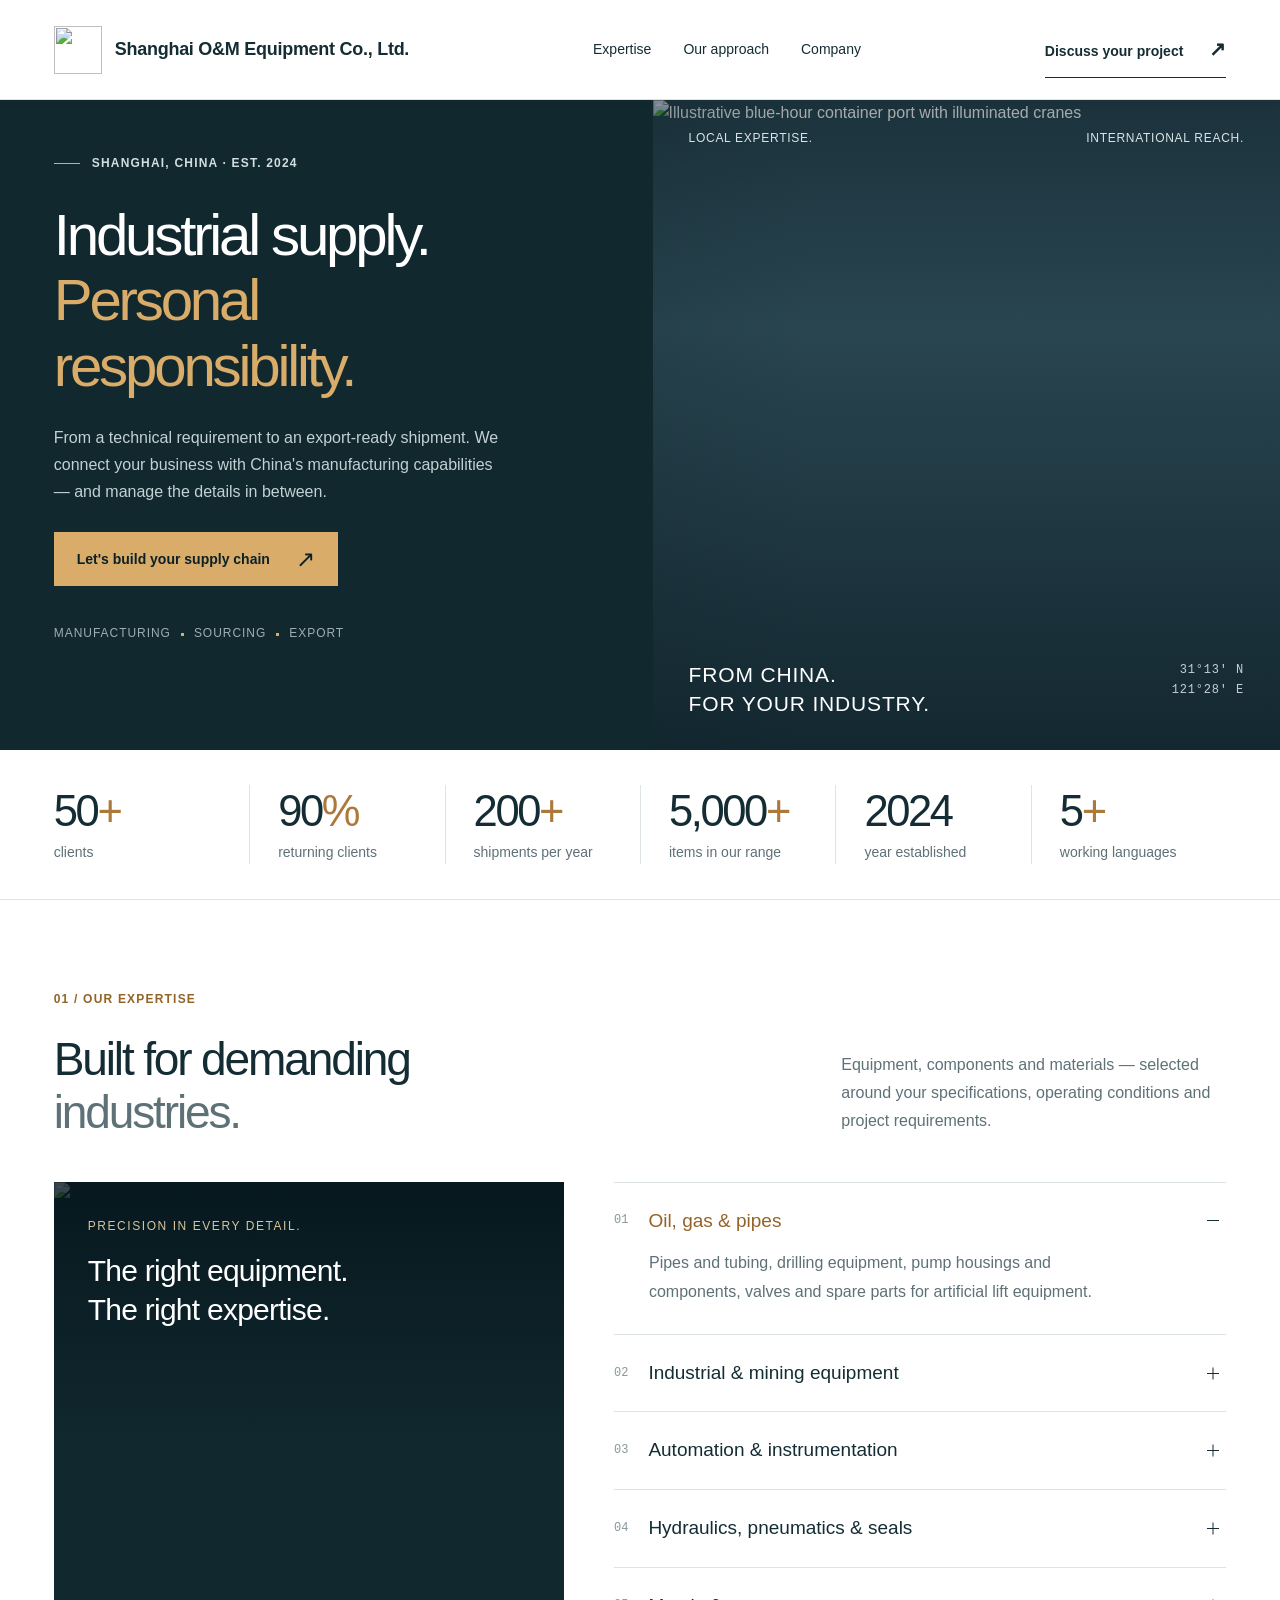
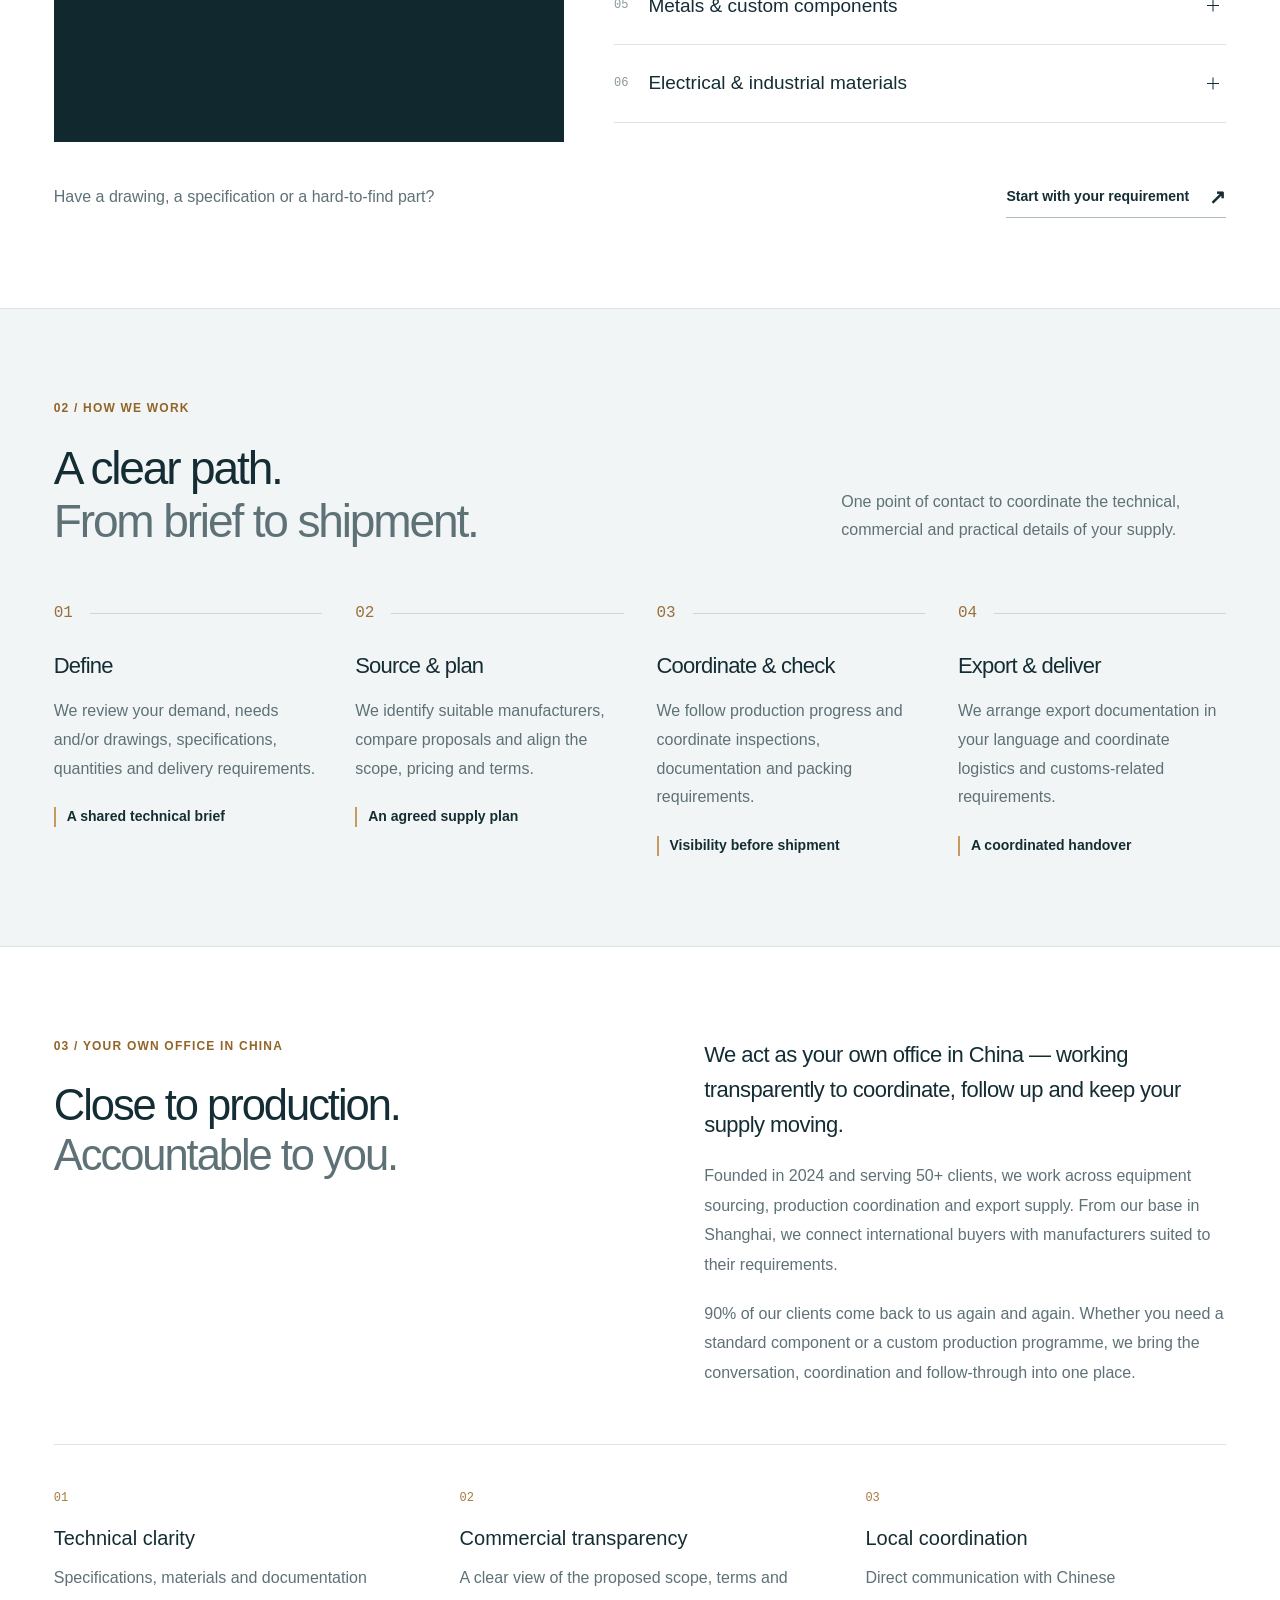
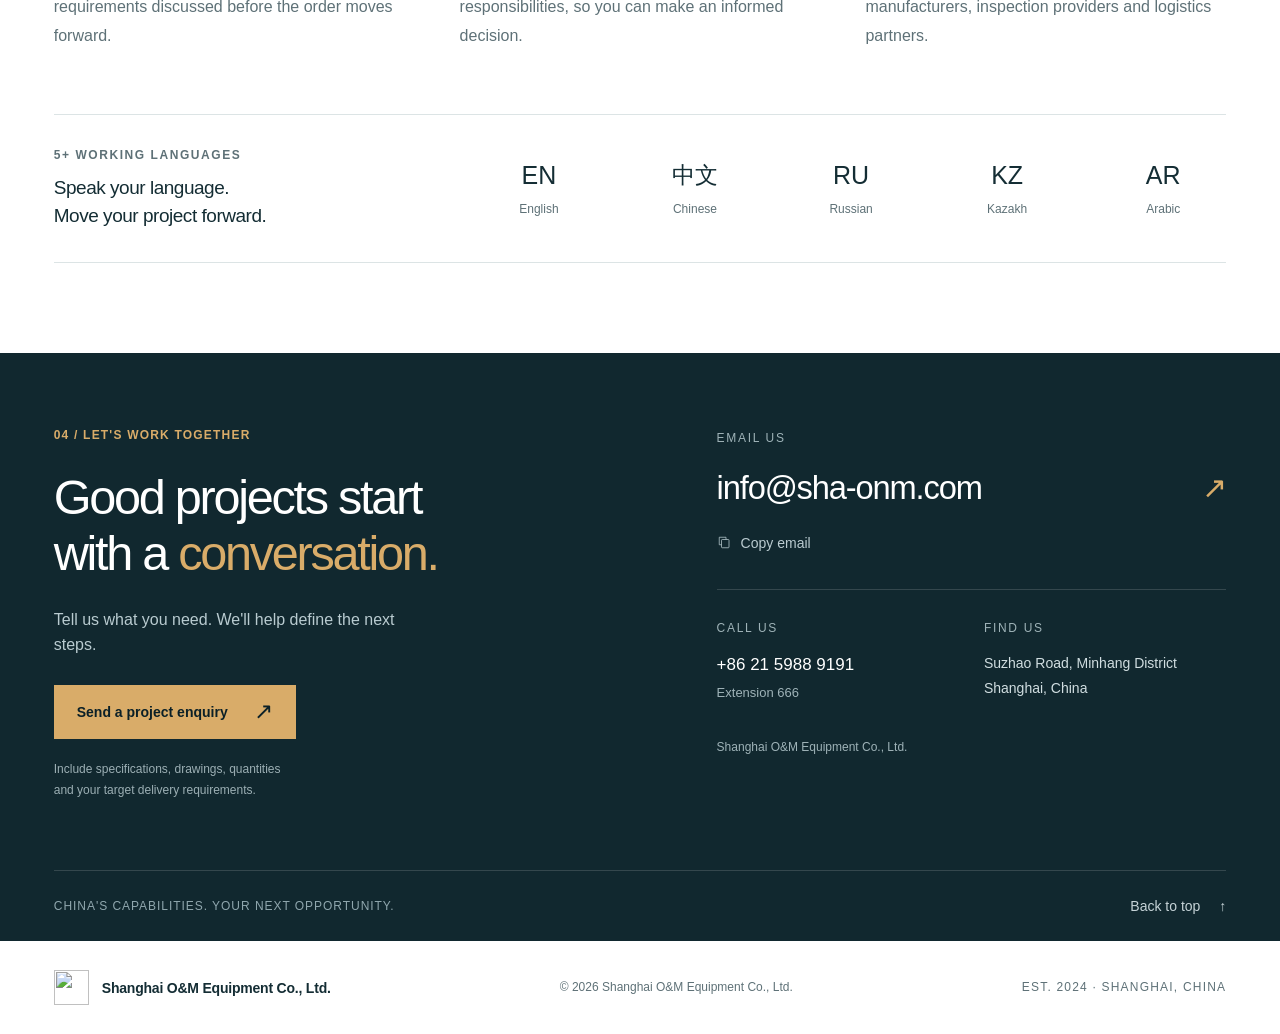
==== index.html @ b605b1f0 "New website: root files, CNAME, robots.txt with indexing disabled" ====
<!DOCTYPE html>
<html lang="en"><head><meta charset="UTF-8"><meta name="viewport" content="width=device-width,initial-scale=1">
<meta name="robots" content="noindex, nofollow"><title>Shanghai O&M — Industrial supply. Personal responsibility.</title><meta name="description" content="Industrial equipment, custom components and export supply from China. Shanghai O&M connects your technical requirements with Chinese manufacturing. Established 2024. 50+ clients."><link rel="icon" type="image/png" href="assets/emblem.png"><link rel="preload" href="assets/fonts/manrope-500.ttf" as="font" type="font/ttf" crossorigin><link rel="stylesheet" href="styles.css"><link rel="stylesheet" href="sections.css"><meta name="theme-color" content="#11282f"><meta property="og:type" content="website"><meta property="og:site_name" content="Shanghai O&M Equipment Co., Ltd."><meta property="og:title" content="Shanghai O&M Equipment Co., Ltd."><meta property="og:description" content="We manufacture, source and deliver industrial equipment from China. Production cooperation, custom-engineered components, export and delivery."><meta property="og:image" content="https://sha-onm.com/og.png"><meta name="twitter:card" content="summary_large_image"><meta name="twitter:title" content="Shanghai O&M Equipment Co., Ltd."><meta name="twitter:description" content="We manufacture, source and deliver industrial equipment from China."><meta name="twitter:image" content="https://sha-onm.com/og.png"></head>
<body><a class="skip" href="#main">Skip to content</a>
<header class="header"><a class="brand" href="#" aria-label="Shanghai O&M home"><img src="assets/emblem.png" width="48" height="48" alt=""><span>Shanghai O&amp;M Equipment Co., Ltd.</span></a><nav aria-label="Main navigation"><a href="#expertise">Expertise</a><a href="#approach">Our approach</a><a href="#about">Company</a></nav><a class="header-cta" href="#contact">Discuss your project <span aria-hidden="true">↗</span></a><button class="menu-toggle" aria-label="Open menu" aria-expanded="false" aria-controls="mobile-nav"><span></span><span></span></button><nav id="mobile-nav" class="mobile-nav" aria-label="Mobile navigation" hidden><a href="#expertise">Expertise</a><a href="#approach">Our approach</a><a href="#about">Company</a><a href="#contact">Discuss your project</a></nav></header>
<main id="main"><section class="hero"><div class="hero-copy"><p class="eyebrow"><span class="short-line"></span> SHANGHAI, CHINA · EST. 2024</p><h1>Industrial supply.<br><em>Personal<br>responsibility.</em></h1><p class="hero-description">From a technical requirement to an export-ready shipment. We connect your business with China's manufacturing capabilities — and manage the details in between.</p><a class="button button-gold" href="#contact">Let's build your supply chain <span aria-hidden="true">↗</span></a><div class="hero-foot"><span>MANUFACTURING</span><i></i><span>SOURCING</span><i></i><span>EXPORT</span></div></div><div class="hero-visual"><img class="hero-image" src="assets/port.webp" alt="Illustrative blue-hour container port with illuminated cranes" width="1536" height="1024" fetchpriority="high"><div class="visual-top"><span>LOCAL EXPERTISE.</span><span>INTERNATIONAL REACH.</span></div><div class="visual-caption"><span>FROM CHINA.<br>FOR YOUR INDUSTRY.</span><span class="coordinate">31°13′ N<br>121°28′ E</span></div></div></section>
<section class="proof" aria-label="Company at a glance"><div><strong class="metric">50<span>+</span></strong><p>clients</p></div><div><strong class="metric">90<span>%</span></strong><p>returning clients</p></div><div><strong class="metric">200<span>+</span></strong><p>shipments per year</p></div><div><strong class="metric">5,000<span>+</span></strong><p>items in our range</p></div><div><strong class="metric">2024</strong><p>year established</p></div><div><strong class="metric">5<span>+</span></strong><p>working languages</p></div></section>
<section class="expertise section-pad" id="expertise"><div class="section-heading"><div><p class="eyebrow section-label">01 / OUR EXPERTISE</p><h2>Built for demanding<br><span>industries.</span></h2></div><p>Equipment, components and materials — selected around your specifications, operating conditions and project requirements.</p></div>
<div class="expertise-grid"><figure class="component-visual"><img src="assets/pipe-system.jpg" alt="Close-up of stacked metal pipes" width="1280" height="853" loading="lazy"><figcaption><span>PRECISION IN EVERY DETAIL.</span><p>The right equipment.<br>The right expertise.</p></figcaption></figure><div class="categories">
<details class="category" open><summary><span class="category-number">01</span><h3>Oil, gas & pipes</h3><span class="expand" aria-hidden="true"></span></summary><div class="category-body"><p>Pipes and tubing, drilling equipment, pump housings and components, valves and spare parts for artificial lift equipment.</p></div></details>
<details class="category"><summary><span class="category-number">02</span><h3>Industrial & mining equipment</h3><span class="expand" aria-hidden="true"></span></summary><div class="category-body"><p>Industrial machinery, mining equipment, electromechanical systems, CNC equipment, lifting equipment, etc.</p></div></details>
<details class="category"><summary><span class="category-number">03</span><h3>Automation & instrumentation</h3><span class="expand" aria-hidden="true"></span></summary><div class="category-body"><p>Industrial control systems, measuring instruments, environmental monitoring instruments and industrial computing equipment.</p></div></details>
<details class="category"><summary><span class="category-number">04</span><h3>Hydraulics, pneumatics & seals</h3><span class="expand" aria-hidden="true"></span></summary><div class="category-body"><p>Hydraulic and pneumatic components, sealing systems, seals and high-performance sealing materials.</p></div></details>
<details class="category"><summary><span class="category-number">05</span><h3>Metals & custom components</h3><span class="expand" aria-hidden="true"></span></summary><div class="category-body"><p>Specialty steel, nonferrous alloys, forgings, bearings and mechanical parts. Production coordination through partner manufacturers for custom requirements.</p></div></details>
<details class="category"><summary><span class="category-number">06</span><h3>Electrical & industrial materials</h3><span class="expand" aria-hidden="true"></span></summary><div class="category-body"><p>Electronic components, electrical equipment, rubber and plastic products for industrial use.</p></div></details>
</div></div><div class="expertise-note"><span>Have a drawing, a specification or a hard-to-find part?</span><a class="text-link" href="#contact">Start with your requirement <span aria-hidden="true">↗</span></a></div></section>
<section class="approach section-pad" id="approach"><div class="section-heading"><div><p class="eyebrow section-label">02 / HOW WE WORK</p><h2>A clear path.<br><span>From brief to shipment.</span></h2></div><p>One point of contact to coordinate the technical, commercial and practical details of your supply.</p></div><div class="steps"><article class="step"><div class="step-top"><span>01</span><span class="step-line"></span></div><h3>Define</h3><p>We review your demand, needs and/or drawings, specifications, quantities and delivery requirements.</p><span class="step-result">A shared technical brief</span></article><article class="step"><div class="step-top"><span>02</span><span class="step-line"></span></div><h3>Source & plan</h3><p>We identify suitable manufacturers, compare proposals and align the scope, pricing and terms.</p><span class="step-result">An agreed supply plan</span></article><article class="step"><div class="step-top"><span>03</span><span class="step-line"></span></div><h3>Coordinate & check</h3><p>We follow production progress and coordinate inspections, documentation and packing requirements.</p><span class="step-result">Visibility before shipment</span></article><article class="step"><div class="step-top"><span>04</span><span class="step-line"></span></div><h3>Export & deliver</h3><p>We arrange export documentation in your language and coordinate logistics and customs-related requirements.</p><span class="step-result">A coordinated handover</span></article></div></section>
<section class="company section-pad" id="about"><div class="company-main"><div><p class="eyebrow section-label">03 / YOUR OWN OFFICE IN CHINA</p><h2>Close to production.<br><span>Accountable to you.</span></h2></div><div class="company-copy"><p class="lead">We act as your own office in China — working transparently to coordinate, follow up and keep your supply moving.</p><p>Founded in 2024 and serving 50+ clients, we work across equipment sourcing, production coordination and export supply. From our base in Shanghai, we connect international buyers with manufacturers suited to their requirements.</p><p>90% of our clients come back to us again and again. Whether you need a standard component or a custom production programme, we bring the conversation, coordination and follow-through into one place.</p></div></div><div class="values"><article><span class="value-mark" aria-hidden="true">01</span><h3>Technical clarity</h3><p>Specifications, materials and documentation requirements discussed before the order moves forward.</p></article><article><span class="value-mark" aria-hidden="true">02</span><h3>Commercial transparency</h3><p>A clear view of the proposed scope, terms and responsibilities, so you can make an informed decision.</p></article><article><span class="value-mark" aria-hidden="true">03</span><h3>Local coordination</h3><p>Direct communication with Chinese manufacturers, inspection providers and logistics partners.</p></article></div><div class="languages"><div><span class="eyebrow">5+ WORKING LANGUAGES</span><p>Speak your language.<br>Move your project forward.</p></div><ul aria-label="Working languages"><li><span>EN</span>English</li><li><span lang="zh">中文</span>Chinese</li><li><span>RU</span>Russian</li><li><span>KZ</span>Kazakh</li><li><span>AR</span>Arabic</li></ul></div></section>
<section class="contact section-pad" id="contact"><div class="contact-top"><div><p class="eyebrow section-label">04 / LET'S WORK TOGETHER</p><h2>Good projects start<br>with a <span>conversation.</span></h2><p class="contact-intro">Tell us what you need. We'll help define the next steps.</p><a class="button button-gold" href="mailto:info@sha-onm.com?subject=Project%20enquiry%20%7C%20Shanghai%20O%26M&body=Hello%20Shanghai%20O%26M%20team%2C%0A%0AWe%20would%20like%20to%20discuss%20the%20following%20requirement%3A%0A%0AEquipment%20or%20part%3A%20%0ASpecifications%20or%20standards%3A%20%0AQuantity%3A%20%0ADelivery%20destination%3A%20%0ATarget%20delivery%20date%3A%20%0A%0ACompany%3A%20%0AContact%20name%3A%20%0A%0A">Send a project enquiry <span aria-hidden="true">↗</span></a><p class="contact-hint">Include specifications, drawings, quantities<br>and your target delivery requirements.</p></div><div class="contact-details"><div class="email-block"><span class="contact-label">EMAIL US</span><a class="email-address" href="mailto:info@sha-onm.com">info@sha-onm.com <span aria-hidden="true">↗</span></a><div class="copy-row"><button class="copy-email" type="button" aria-label="Copy email address"><svg width="15" height="15" viewBox="0 0 20 20" fill="none" aria-hidden="true"><rect x="6" y="6" width="10" height="11" rx="1" stroke="currentColor"/><path d="M12 6V3H3v10h3" stroke="currentColor"/></svg>Copy email</button><span id="copy-status" role="status" aria-live="polite"></span></div></div><div class="contact-bottom"><div><span class="contact-label">CALL US</span><a class="phone" href="tel:+862159889191;ext=666">+86 21 5988 9191</a><p>Extension 666</p></div><div><span class="contact-label">FIND US</span><address>Suzhao Road, Minhang District<br>Shanghai, China</address></div></div><div class="company-legal">Shanghai O&M Equipment Co., Ltd.</div></div></div><div class="contact-line"><span>CHINA'S CAPABILITIES. YOUR NEXT OPPORTUNITY.</span><a href="#main">Back to top <span aria-hidden="true">↑</span></a></div></section>
</main><footer class="footer"><a class="brand" href="#" aria-label="Shanghai O&M home"><img src="assets/emblem.png" width="35" height="35" alt=""><span>Shanghai O&amp;M Equipment Co., Ltd.</span></a><p>© <span id="year">2026</span> Shanghai O&M Equipment Co., Ltd.</p><span>EST. 2024 · SHANGHAI, CHINA</span></footer><script src="app.js" defer></script></body></html>
---- styles.css ----
:root{--navy:#11282f;--deep:#0b2027;--gold:#d9ac69;--ink:#142d34;--muted:#5e7177;--white:#fff;--pale:#f2f5f5;--line:#dce4e5;--max:1440px}*{box-sizing:border-box}html{scroll-behavior:smooth;scroll-padding-top:100px}body{margin:0;font-family:Arial,Helvetica,sans-serif;color:var(--ink);font-size:16px;line-height:1.6;background:#fff;-webkit-font-smoothing:antialiased}a{color:inherit;text-decoration:none}button{font:inherit}button,a{-webkit-tap-highlight-color:transparent}button:focus-visible,a:focus-visible,summary:focus-visible{outline:3px solid #b37e34;outline-offset:5px}img{max-width:100%;display:block}h1,h2,h3,p{margin:0}button{cursor:pointer}.skip{position:fixed;left:20px;top:-100px;padding:10px;background:#fff;z-index:100}.skip:focus{top:10px}.header{height:100px;display:flex;align-items:center;justify-content:space-between;padding:0 clamp(24px,4.2vw,80px);position:relative;z-index:50;background:#fff;border-bottom:1px solid var(--line);gap:24px}.brand{display:flex;align-items:center;gap:13px;flex-shrink:0}.brand>span{font-size:18px;font-weight:750;line-height:1.3;letter-spacing:.025em}.brand small{font-size:10px;letter-spacing:.24em;font-weight:500;display:block;margin-top:5px}.header nav{display:flex;gap:32px;font-size:14px;font-weight:500}.header nav a{transition:color .2s}.header nav a:hover{color:#9e6722}.header-cta{padding:12px 0;border-bottom:1px solid var(--ink);font-size:14px;font-weight:600}.header-cta span{margin-left:22px;font-size:20px}.menu-toggle{display:none}.hero{display:grid;grid-template-columns:1.04fr 1fr;background:var(--navy);color:white;min-height:660px;position:relative}.hero-copy{padding:58px 5vw 39px max(4.2vw,24px);z-index:2}.eyebrow{display:flex;align-items:center;gap:12px;letter-spacing:.13em;font-size:12px;font-weight:600}.short-line{width:26px;height:1px;background:var(--gold);display:inline-block}.hero .eyebrow{color:#d2dedf;margin-bottom:31px}h1{font-size:clamp(43px,4.9vw,76px);font-weight:500;line-height:1.06;letter-spacing:-.055em}h1 em{font-style:normal;color:var(--gold)}.hero-description{font-size:16px;line-height:1.7;color:#c3d1d4;max-width:450px;margin-top:26px}.button{display:inline-flex;gap:26px;align-items:center;justify-content:space-between;font-size:14px;font-weight:600;min-height:54px;padding:13px 23px;transition:background .2s,transform .2s;border:0}.button:hover{transform:translateY(-2px)}.button span{font-size:23px;font-weight:400;line-height:1}.button-gold{background:var(--gold);color:var(--deep)}.button-gold:hover{background:#ebc48d}.hero .button{margin-top:28px}.hero-foot{display:flex;align-items:center;gap:13px;margin-top:40px;font-size:10px;letter-spacing:.13em;color:#9cafb4}.hero-foot i{height:3px;width:3px;background:var(--gold)}.hero-visual{position:relative;min-height:600px;overflow:hidden;background:#294550}.hero-visual:after{content:"";position:absolute;inset:0;background:linear-gradient(180deg,rgba(5,20,27,.38),transparent 35%,rgba(5,20,27,.6))}.visual-top,.visual-caption{position:absolute;left:36px;right:36px;z-index:2;display:flex;justify-content:space-between}.visual-top{top:29px;color:#dbe5e7;font-size:10px;letter-spacing:.11em}.visual-caption{bottom:32px;font-size:21px;line-height:1.35;font-weight:500;letter-spacing:.04em}.coordinate{font-family:monospace;font-size:12px;line-height:1.65;text-align:right;color:#c3d1d4}.proof{display:grid;grid-template-columns:1.1fr .8fr 1fr .85fr 1.15fr;padding:33px 4.2vw 36px;border-bottom:1px solid var(--line);gap:20px;align-items:center}.proof>div:not(:first-child){border-left:1px solid var(--line);padding-left:32px}.proof-intro{font-size:16px;color:var(--muted);line-height:1.65}.proof-intro strong{color:var(--ink);font-weight:500}.metric{font-size:46px;font-weight:500;line-height:1.2;letter-spacing:-.055em}.metric span{color:#ac793a}.proof p{font-size:13px;color:var(--muted)}.proof-location>span{font-size:10px;letter-spacing:.15em;color:var(--muted)}.proof-location>strong{display:block;font-size:25px;font-weight:500;margin:0 0 4px}.proof-location p{font-size:12px;line-height:1.5}.header .mobile-nav[hidden]{display:none}@media(min-width:1800px){.hero-copy{padding-top:85px;padding-bottom:55px}.hero{min-height:760px}}@media(max-width:1000px){.header nav{gap:18px}.header-cta{display:none}.hero-copy{padding-right:28px}h1{font-size:48px}.proof{grid-template-columns:1fr 1fr 1fr 1fr}.proof-intro{display:none}.proof>div:not(:first-child){padding-left:22px}.proof>div:nth-child(2){border:0;padding-left:0}}@media(max-width:720px){html{scroll-padding-top:20px}.header{height:80px;padding:0 22px}.brand img{width:39px;height:39px}.brand>span{font-size:16px}.brand small{font-size:9px}.header>nav:not(.mobile-nav){display:none}.menu-toggle{display:flex;flex-direction:column;justify-content:center;gap:6px;width:44px;height:44px;background:none;border:1px solid var(--line);padding:10px}.menu-toggle span{height:1px;background:var(--ink);width:22px}.header .mobile-nav{position:absolute;left:0;right:0;top:80px;display:flex;flex-direction:column;gap:0;background:white;box-shadow:0 12px 20px #0002;padding:12px 22px 20px}.mobile-nav a{padding:12px 0}.hero{grid-template-columns:1fr}.hero-copy{padding:38px 24px 28px}.hero .eyebrow{margin-bottom:24px;font-size:11px}h1{font-size:clamp(42px,10vw,65px)}.hero-description{margin-top:24px;font-size:16px}.hero-foot{margin-top:30px;font-size:9px;gap:10px}.hero-visual{min-height:345px}.visual-top{top:23px;left:24px;right:24px;font-size:9px}.visual-caption{left:24px;right:24px;bottom:23px;font-size:17px}.proof{grid-template-columns:1fr 1fr;padding:24px;gap:23px}.proof>div:not(:first-child){padding-left:24px}.proof>div:nth-child(2),.proof>div:nth-child(4){padding-left:0;border:0}.metric{font-size:40px}.proof-location>strong{font-size:23px}}@media(prefers-reduced-motion:reduce){html{scroll-behavior:auto}*,*:before,*:after{animation:none!important;transition:none!important}}
@font-face{font-family:Manrope;src:url('assets/fonts/manrope-400.ttf') format('truetype');font-style:normal;font-weight:400;font-display:swap}@font-face{font-family:Manrope;src:url('assets/fonts/manrope-500.ttf') format('truetype');font-style:normal;font-weight:500;font-display:swap}@font-face{font-family:Manrope;src:url('assets/fonts/manrope-600.ttf') format('truetype');font-style:normal;font-weight:600;font-display:swap}@font-face{font-family:Manrope;src:url('assets/fonts/manrope-700.ttf') format('truetype');font-style:normal;font-weight:700;font-display:swap}
---- sections.css ----
body{font-family:Manrope,Arial,Helvetica,sans-serif}.hero-image{position:absolute;inset:0;height:100%;width:100%;object-fit:cover;object-position:59% center}.hero-visual:before{content:"";z-index:1;position:absolute;inset:0;background:linear-gradient(90deg,rgba(17,40,47,.14),transparent 25%)}.hero-visual:after{z-index:1}.hero h1{font-size:clamp(43px,4.55vw,73px);line-height:1.12;letter-spacing:-.055em}.hero-description{font-size:16px}.hero{min-height:650px}.hero-copy{padding-top:54px;padding-bottom:37px}.hero .eyebrow{margin-bottom:29px}.hero-foot{margin-top:38px}.hero .button{margin-top:27px}.section-pad{padding:90px 4.2vw}.section-label{color:#926427;margin-bottom:24px;letter-spacing:.14em;font-size:12px}h2{font-size:clamp(35px,3.6vw,54px);font-weight:500;letter-spacing:-.047em;line-height:1.16}h2 span{color:var(--muted)}.section-heading{display:flex;align-items:flex-end;justify-content:space-between;gap:40px;margin-bottom:42px}.section-heading>p{max-width:385px;font-size:16px;color:var(--muted);margin-bottom:5px;line-height:1.75}.expertise-grid{display:grid;grid-template-columns:1fr 1.2fr;gap:50px;align-items:stretch}.component-visual{margin:0;position:relative;min-height:560px;background:var(--navy);overflow:hidden}.component-visual img{width:100%;height:100%;position:absolute;object-fit:cover;object-position:39% center;transition:transform .8s}.component-visual:hover img{transform:scale(1.025)}.component-visual:after{content:"";position:absolute;inset:0;background:linear-gradient(180deg,transparent 40%,rgba(4,20,26,.87))}.component-visual figcaption{position:absolute;bottom:34px;left:34px;right:24px;z-index:2;color:#fff}.component-visual figcaption>span{font-size:11px;letter-spacing:.13em;color:#d9c39f}.component-visual figcaption p{font-size:30px;line-height:1.3;letter-spacing:-.025em;margin-top:14px}.category{border-bottom:1px solid var(--line)}.category:first-child{border-top:1px solid var(--line)}.category summary{display:flex;align-items:center;gap:20px;padding:25px 0;list-style:none;cursor:pointer}.category summary::-webkit-details-marker{display:none}.category-number{font-size:12px;font-family:monospace;color:#87979b;align-self:center}.category h3{font-size:19px;font-weight:500;line-height:1.4;flex:1}.expand{width:25px;height:25px;position:relative;flex-shrink:0}.expand:before,.expand:after{content:"";width:12px;height:1px;background:var(--ink);position:absolute;left:6px;top:12px}.expand:after{transform:rotate(90deg)}.category[open] .expand:after{display:none}.category[open] h3{color:#946329}.category[open] summary{padding-bottom:15px}.category-body{padding:0 34px 27px 35px}.category-body p{font-size:15px;color:var(--muted);line-height:1.8;max-width:480px}.text-link{font-size:14px;font-weight:600;display:inline-flex;gap:20px;align-items:center;padding:5px 0;border-bottom:1px solid #aababe;line-height:1.5}.text-link:hover{color:#966726;border-color:#966726}.text-link span{font-size:20px}.category-body .text-link{margin-top:15px;font-size:13px}.expertise-note{display:flex;justify-content:space-between;align-items:center;margin-top:35px;gap:22px;color:var(--muted);font-size:15px}.expertise-note .text-link{color:var(--ink)}.approach{background:var(--pale);border-top:1px solid var(--line);border-bottom:1px solid var(--line)}.approach .section-heading{margin-bottom:52px}.steps{display:grid;grid-template-columns:repeat(4,1fr);gap:33px}.step-top{display:flex;align-items:center;gap:17px;margin-bottom:26px}.step-top>span:first-child{font-size:16px;color:#99703d;font-family:monospace}.step-line{height:1px;flex:1;background:#cbd7da}.step h3{font-size:22px;letter-spacing:-.035em;font-weight:500;margin-bottom:16px;line-height:1.3}.step p{font-size:15px;color:var(--muted);line-height:1.8}.step-result{display:block;margin-top:24px;font-size:12px;font-weight:600;border-left:2px solid #c79a5e;padding-left:11px;line-height:1.4}.company-main{display:grid;grid-template-columns:1.05fr 1fr;gap:8vw}.company h2{font-size:clamp(32px,3.4vw,50px)}.company-copy p{font-size:15px;color:var(--muted);line-height:1.85;margin-top:19px}.company-copy p.lead{font-size:22px;line-height:1.6;color:var(--ink);margin-top:0;letter-spacing:-.025em}.values{display:grid;grid-template-columns:repeat(3,1fr);gap:45px;margin-top:57px;padding-top:38px;border-top:1px solid var(--line)}.value-mark{font-size:12px;font-family:monospace;color:#a77a3c}.values h3{font-size:20px;font-weight:500;margin:15px 0 12px;line-height:1.4}.values p{font-size:15px;color:var(--muted);line-height:1.8;max-width:350px}.languages{margin-top:64px;border-top:1px solid var(--line);border-bottom:1px solid var(--line);padding:31px 0;display:flex;gap:40px;justify-content:space-between;align-items:center}.languages .eyebrow{font-size:10px;color:var(--muted);letter-spacing:.13em}.languages>div>p{font-size:19px;line-height:1.5;margin-top:8px;letter-spacing:-.025em}.languages ul{list-style:none;display:grid;grid-template-columns:repeat(5,1fr);gap:30px;margin:0;padding:0;width:64%}.languages li{text-align:center;font-size:12px;color:var(--muted)}.languages li>span{display:block;color:var(--ink);font-size:25px;font-weight:500;margin-bottom:5px;line-height:1.5}.languages li>span[lang=zh]{font-size:23px;line-height:1.65}.contact{background:var(--navy);color:#fff;padding-top:73px;padding-bottom:24px;position:relative}.contact h2{font-size:clamp(35px,3.8vw,57px)}.contact h2 span{color:var(--gold)}.contact-top{display:grid;grid-template-columns:1.15fr 1fr;gap:6vw}.contact .section-label{color:var(--gold)}.contact-intro{font-size:16px;color:#b9cbd0;margin-top:25px;max-width:370px}.contact .button{margin-top:27px}.contact-hint{font-size:12px;line-height:1.8;color:#9cafb4;margin-top:20px}.contact-details{padding-top:3px}.contact-label{font-size:11px;letter-spacing:.14em;color:#9fb3b8;display:block;margin-bottom:17px}.email-block{padding:0 0 29px;border-bottom:1px solid #ffffff25}.email-address{font-size:clamp(22px,2.55vw,37px);letter-spacing:-.035em;display:flex;justify-content:space-between;align-items:center;gap:14px;line-height:1.4}.email-address:hover{color:var(--gold)}.email-address>span{font-size:30px;color:var(--gold)}.copy-row{display:flex;align-items:center;gap:16px;margin-top:15px;min-height:35px}.copy-email{background:none;border:0;color:#bacbd0;font-size:12px;display:inline-flex;gap:9px;align-items:center;padding:6px 0;min-height:35px}.copy-email:hover{color:#fff}#copy-status{font-size:12px;color:#eac48a;line-height:1.4}.contact-bottom{display:grid;grid-template-columns:1fr 1fr;gap:25px;padding-top:29px}.contact-bottom .contact-label{margin-bottom:12px}.phone{font-size:17px;white-space:nowrap}.phone:hover{color:var(--gold)}.contact-bottom p{font-size:13px;color:#9fb3b8;margin-top:5px}.contact-bottom address{font-style:normal;font-size:14px;line-height:1.9;color:#d1dee1}.company-legal{font-size:12px;line-height:1.9;color:#9fb3b8;margin-top:32px}.company-legal span{letter-spacing:.06em}.contact-line{margin-top:68px;padding-top:24px;border-top:1px solid #ffffff25;display:flex;justify-content:space-between;gap:24px;align-items:center}.contact-line>span{font-size:10px;letter-spacing:.14em;color:#90a7ae}.contact-line>a{font-size:12px;color:#c6d3d7}.contact-line>a>span{margin-left:15px}.footer{padding:29px 4.2vw;display:flex;align-items:center;justify-content:space-between;gap:20px}.footer .brand>span{font-size:13px}.footer .brand small{font-size:8px;letter-spacing:.2em}.footer p{font-size:11px;color:var(--muted)}.footer>span{font-size:9px;letter-spacing:.1em;color:var(--muted)}.header .brand small{font-size:10px}.header .brand>span{font-weight:700}.header nav a{position:relative}.header nav a:after{position:absolute;content:"";bottom:-6px;left:0;right:0;transform:scaleX(0);transform-origin:left;height:1px;background:var(--ink);transition:transform .2s}.header nav a:hover:after{transform:scaleX(1)}
@media(min-width:1800px){.section-pad{padding-left:max(4.2vw,calc((100vw - 1640px)/2));padding-right:max(4.2vw,calc((100vw - 1640px)/2))}.hero-copy{padding-top:74px}.hero{min-height:740px}.hero-description{font-size:18px}.hero-foot{margin-top:50px}.hero h1{font-size:80px}.hero .button{margin-top:34px}}
@media(max-width:1100px){.hero h1{font-size:clamp(41px,4.7vw,55px)}.hero-copy{padding-top:43px}.hero-description{font-size:15px}.hero .eyebrow{font-size:10px;letter-spacing:.11em}.hero-foot{font-size:9px;gap:10px}.expertise-grid{gap:32px;grid-template-columns:.85fr 1.2fr}.category h3{font-size:17px}.category summary{gap:15px}.category-body{padding-left:29px}.category-body p{font-size:14px}.contact-top{gap:4vw}.company-main{gap:5vw}.steps{gap:25px}.step h3{font-size:20px}.languages ul{gap:20px}.footer>span{display:none}.contact-bottom{grid-template-columns:1fr;gap:26px}.component-visual figcaption{left:25px}.component-visual figcaption p{font-size:27px}.section-heading>p{max-width:330px}.section-pad{padding-top:70px;padding-bottom:70px}.contact{padding-bottom:24px}.contact-line{margin-top:46px}}
@media(max-width:720px){.hero{min-height:0}.hero-copy{padding-top:36px;padding-bottom:29px}.hero h1{font-size:clamp(41px,10.8vw,64px)}.hero .eyebrow{font-size:10px;margin-bottom:22px}.hero-description{font-size:15px;margin-top:23px;line-height:1.75}.hero-foot{margin-top:29px;font-size:9px}.hero .button{margin-top:27px}.hero-visual{min-height:320px}.hero-image{object-position:center 61%}.visual-top{font-size:9px}.visual-caption{font-size:18px}.hero-visual:after{background:linear-gradient(180deg,#061c2740,transparent 35%,#061c27aa)}.section-pad{padding:53px 24px}.section-label{font-size:10px;margin-bottom:19px}.section-heading{display:block;margin-bottom:29px}.section-heading>p{margin-top:22px;max-width:470px;font-size:15px}.section-heading h2{font-size:37px}.expertise-grid{display:flex;flex-direction:column;gap:28px}.component-visual{min-height:310px}.component-visual img{object-position:center 46%}.component-visual figcaption{bottom:23px;left:24px}.component-visual figcaption>span{font-size:9px}.component-visual figcaption p{font-size:27px;margin-top:11px}.category summary{padding:22px 0;gap:15px}.category h3{font-size:17px}.category-body{padding-left:29px;padding-right:12px}.category-body p{font-size:15px}.category-body .text-link{font-size:13px}.expertise-note{display:block;margin-top:26px;font-size:14px}.expertise-note .text-link{margin-top:12px}.approach .section-heading{margin-bottom:29px}.steps{grid-template-columns:1fr;gap:30px}.step-top{margin-bottom:14px}.step h3{font-size:23px;margin-bottom:10px}.step p{font-size:15px}.step-result{margin-top:15px;font-size:12px}.company-main{grid-template-columns:1fr;gap:25px}.company h2{font-size:35px}.company-copy p.lead{font-size:20px}.company-copy p{font-size:15px;margin-top:17px}.values{grid-template-columns:1fr;gap:27px;margin-top:31px;padding-top:27px}.values article{display:grid;grid-template-columns:26px 1fr;column-gap:15px}.value-mark{grid-column:1;grid-row:1;line-height:28px}.values h3{grid-column:2;grid-row:1;margin:0 0 9px;font-size:20px}.values p{grid-column:2;font-size:15px;max-width:100%}.languages{margin-top:32px;display:block;padding:27px 0}.languages>div>p{font-size:20px}.languages ul{width:100%;margin-top:23px;gap:9px}.languages li{font-size:11px}.languages li>span{font-size:22px}.languages li>span[lang=zh]{font-size:20px}.contact-top{grid-template-columns:1fr;gap:42px}.contact h2{font-size:37px}.contact-intro{font-size:15px}.contact-hint{font-size:12px}.contact-details{padding:0}.email-address{font-size:clamp(24px,6.5vw,33px)}.contact-bottom{grid-template-columns:1fr 1fr;gap:20px}.phone{font-size:14px}.contact-bottom address{font-size:12px}.contact-label{font-size:10px}.company-legal{margin-top:25px}.contact-line{margin-top:39px;align-items:flex-start}.contact-line>span{font-size:9px;line-height:1.8;max-width:185px}.contact-line>a{font-size:12px;white-space:nowrap}.contact{padding-bottom:24px}.footer{padding:24px;display:block}.footer p{margin-top:20px;font-size:10px}.footer .brand>span{font-size:13px}.footer .brand small{font-size:9px}.copy-email{min-height:44px}.category summary{min-height:60px}.proof p{font-size:12px}.proof-location p{font-size:12px}}
@media(max-width:360px){.hero h1{font-size:39px}.hero-copy,.section-pad{padding-left:20px;padding-right:20px}.hero-foot{font-size:8px}.contact h2{font-size:32px}.contact-bottom{grid-template-columns:1fr}.section-heading h2{font-size:33px}.company h2{font-size:32px}.header{padding:0 17px}.brand>span{font-size:14px}.brand{gap:9px}.proof{padding:23px 20px}.languages ul{gap:4px}}
@media(prefers-reduced-motion:reduce){*{scroll-behavior:auto!important;transition:none!important}}
.hero-description,.category-body p,.section-heading>p,.step p,.company-copy p,.values p,.contact-intro,.expertise-note{font-size:1rem}.category-body .text-link,.step-result,.languages li,.copy-email,.contact-line>a,.contact-bottom address{font-size:.875rem}.eyebrow,.hero .eyebrow,.section-label,.hero-foot,.visual-top,.component-visual figcaption>span,.languages .eyebrow,.contact-label,.contact-line>span,.proof-location>span,.footer p,.footer>span,.contact-hint,.company-legal,.copy-row #copy-status{font-size:.75rem}.hero-foot{letter-spacing:.08em;gap:10px}.hero .eyebrow{letter-spacing:.1em}.visual-top{letter-spacing:.06em}.header .brand small,.footer .brand small{font-size:.75rem;letter-spacing:.1em}.languages li{font-size:.75rem}.footer .brand>span{font-size:14px}.contact-bottom address{line-height:1.8}.proof p{font-size:.875rem}.proof-location p{font-size:.75rem}.footer{flex-wrap:wrap}.contact-line>span{letter-spacing:.08em}.section-label{letter-spacing:.1em}@media(max-width:720px){.hero .eyebrow{font-size:.75rem;letter-spacing:.06em}.hero-foot{font-size:.75rem;letter-spacing:.025em;gap:8px}.visual-top{font-size:.75rem;letter-spacing:0}.contact-bottom{grid-template-columns:1fr}.contact-bottom address{font-size:.875rem}.phone{font-size:1rem}.contact-line>span{font-size:.75rem;max-width:210px;letter-spacing:.04em}.contact-line>a{font-size:.875rem}.brand>span{font-size:15px}.header .brand small{font-size:10px;letter-spacing:.12em}.footer .brand small{font-size:.75rem}.component-visual figcaption>span{letter-spacing:.07em}.hero-description{line-height:1.7}}
/* Single-line company identity, persistent navigation and updated company figures. */
.header{position:sticky;top:0;z-index:100;box-shadow:0 2px 12px #11282f08}
.header .brand>span{white-space:nowrap;font-size:1.125rem;letter-spacing:-.015em;text-transform:none;font-weight:700}
.footer .brand>span{white-space:nowrap;font-size:.875rem;letter-spacing:-.015em;font-weight:600}
.proof{grid-template-columns:repeat(6,minmax(0,1fr));gap:0;padding-top:35px;padding-bottom:35px}
.proof>div,.proof>div:not(:first-child){display:block;padding-left:28px;border-left:1px solid var(--line)}
.proof>div:first-child{padding-left:0;border-left:0}
.proof .metric{font-size:clamp(2.2rem,3.4vw,3.25rem);white-space:nowrap}
.proof p{font-size:.875rem;margin-top:4px}
.component-visual img{object-position:center 44%}
.company .section-label{line-height:1.6}
@media(max-width:1100px){.header>nav:not(.mobile-nav),.header-cta{display:none}.menu-toggle{display:flex;flex-direction:column;justify-content:center;gap:6px;width:44px;height:44px;flex-shrink:0;background:none;border:1px solid var(--line);padding:10px}.menu-toggle span{height:1px;background:var(--ink);width:22px}.header .mobile-nav{position:absolute;left:0;right:0;top:100%;display:flex;flex-direction:column;gap:0;background:white;box-shadow:0 12px 20px #0002;padding:12px 4.2vw 20px;max-height:calc(100dvh - 100px);overflow-y:auto}.mobile-nav a{padding:12px 0}.header .mobile-nav[hidden]{display:none}.proof>div,.proof>div:not(:first-child){padding-left:20px}.proof>div:first-child{padding-left:0}}
@media(max-width:720px){html{scroll-padding-top:96px}.header{height:80px;padding:0 16px;gap:10px}.header .brand{gap:8px}.header .brand img{width:30px;height:30px;flex-shrink:0}.header .brand>span{font-size:.875rem;letter-spacing:-.025em;text-transform:none}.menu-toggle{width:40px;height:40px;padding:8px}.header .mobile-nav{top:100%;padding-left:24px;padding-right:24px;max-height:calc(100dvh - 80px)}.proof{grid-template-columns:repeat(2,minmax(0,1fr));row-gap:25px;padding:28px 24px}.proof>div,.proof>div:not(:first-child){padding-left:24px;border-left:1px solid var(--line)}.proof>div:nth-child(odd){padding-left:0;border-left:0}.proof .metric{font-size:2.5rem}.component-visual{min-height:420px}.component-visual img{object-position:center 44%}.footer .brand{gap:9px}.footer .brand img{width:28px;height:28px}.footer .brand>span{font-size:clamp(.75rem,3.4vw,.875rem);letter-spacing:-.02em}.company .section-label{letter-spacing:.08em}}
@media(max-width:390px){.header{padding:0 12px;gap:8px}.header .brand{gap:6px}.header .brand>span{font-size:.8125rem}.header .brand img{width:28px;height:28px}}
@media(max-width:350px){.header .brand>span{font-size:.75rem;letter-spacing:-.025em}.header .brand img{width:24px;height:24px}.menu-toggle{width:36px;height:40px;padding:6px}.header .brand{gap:5px}.proof{padding-left:20px;padding-right:20px}.proof>div:not(:first-child){padding-left:20px}.proof>div:nth-child(odd){padding-left:0}}

.component-visual img{object-position:center center}.component-visual figcaption{top:30px;bottom:auto}.component-visual:after{background:linear-gradient(180deg,rgba(4,20,26,.78),transparent 48%)}
@media(max-width:720px){.component-visual figcaption{top:24px;bottom:auto}}

@media(min-width:721px) and (max-width:1100px){.proof{grid-template-columns:repeat(3,minmax(0,1fr));row-gap:25px}.proof>div:nth-child(3n + 1){padding-left:0;border-left:0}.proof>div:nth-child(n + 4){border-top:1px solid var(--line);padding-top:22px}}
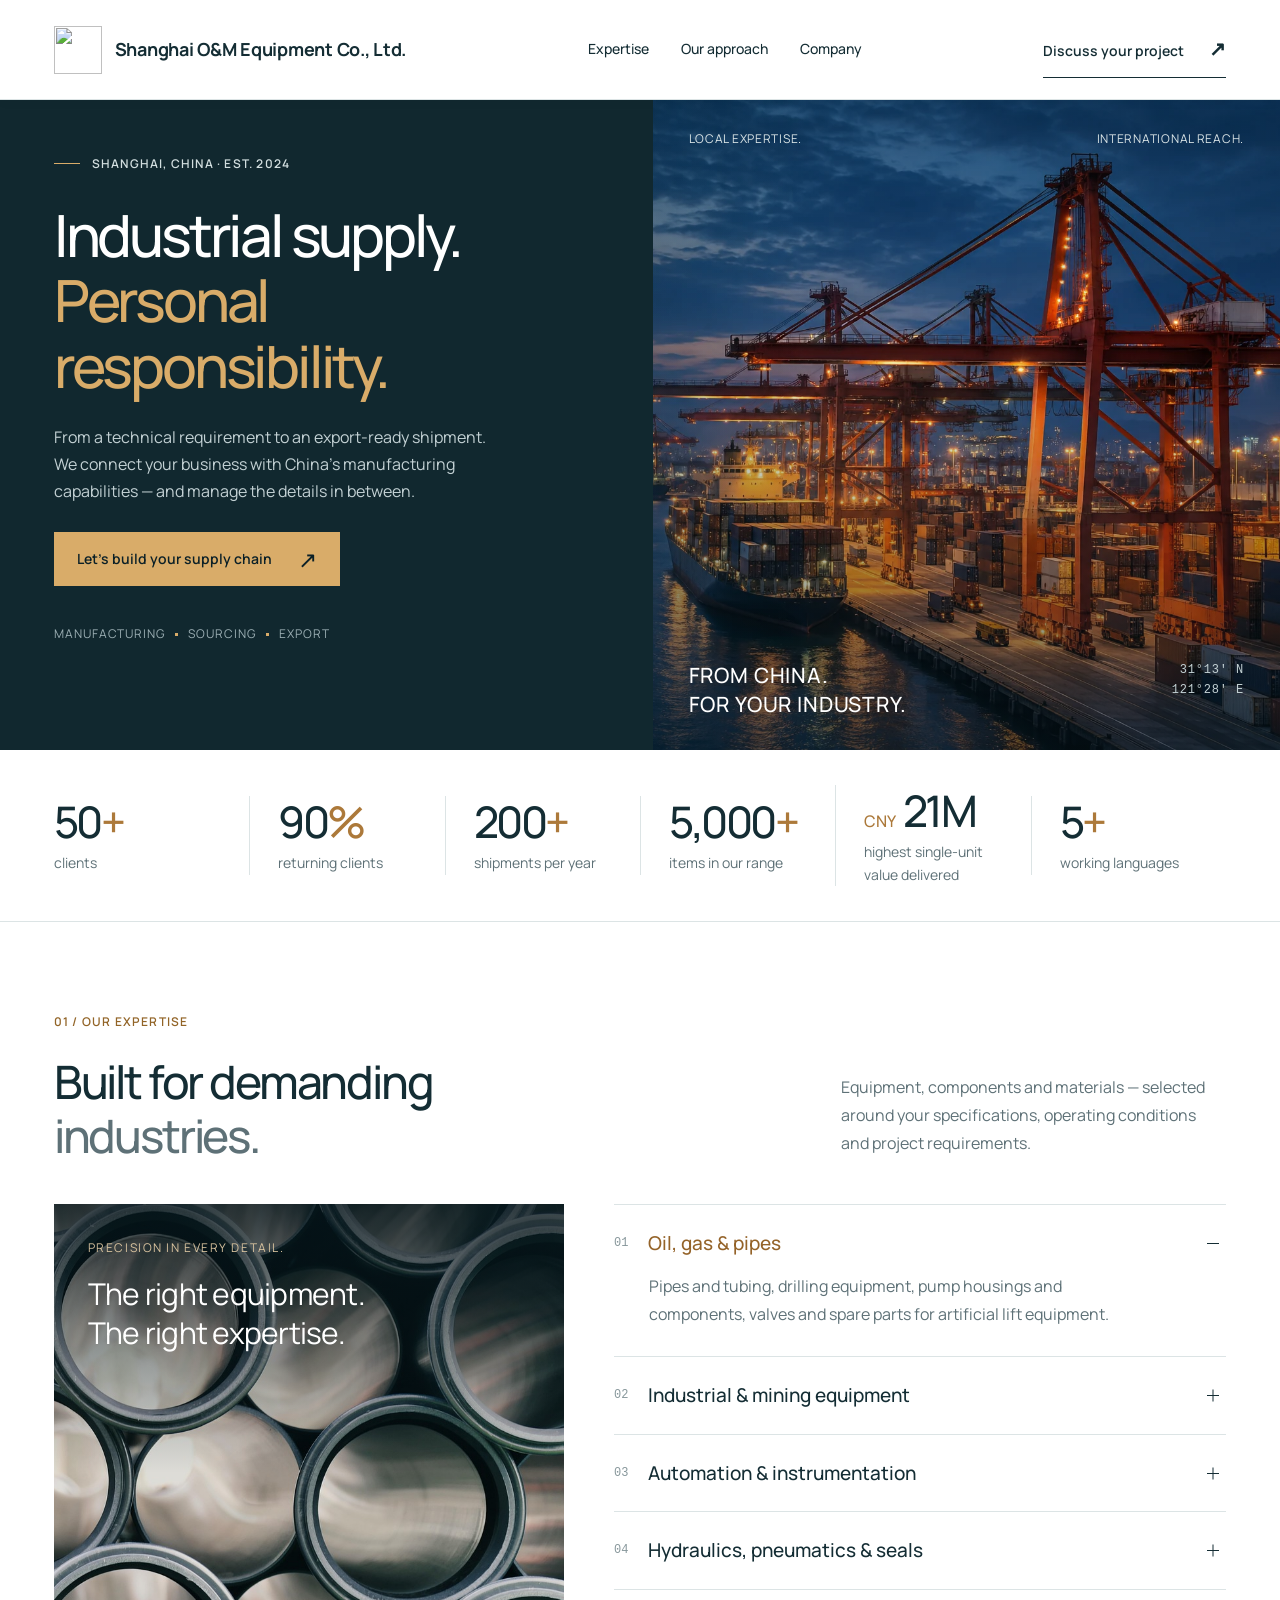
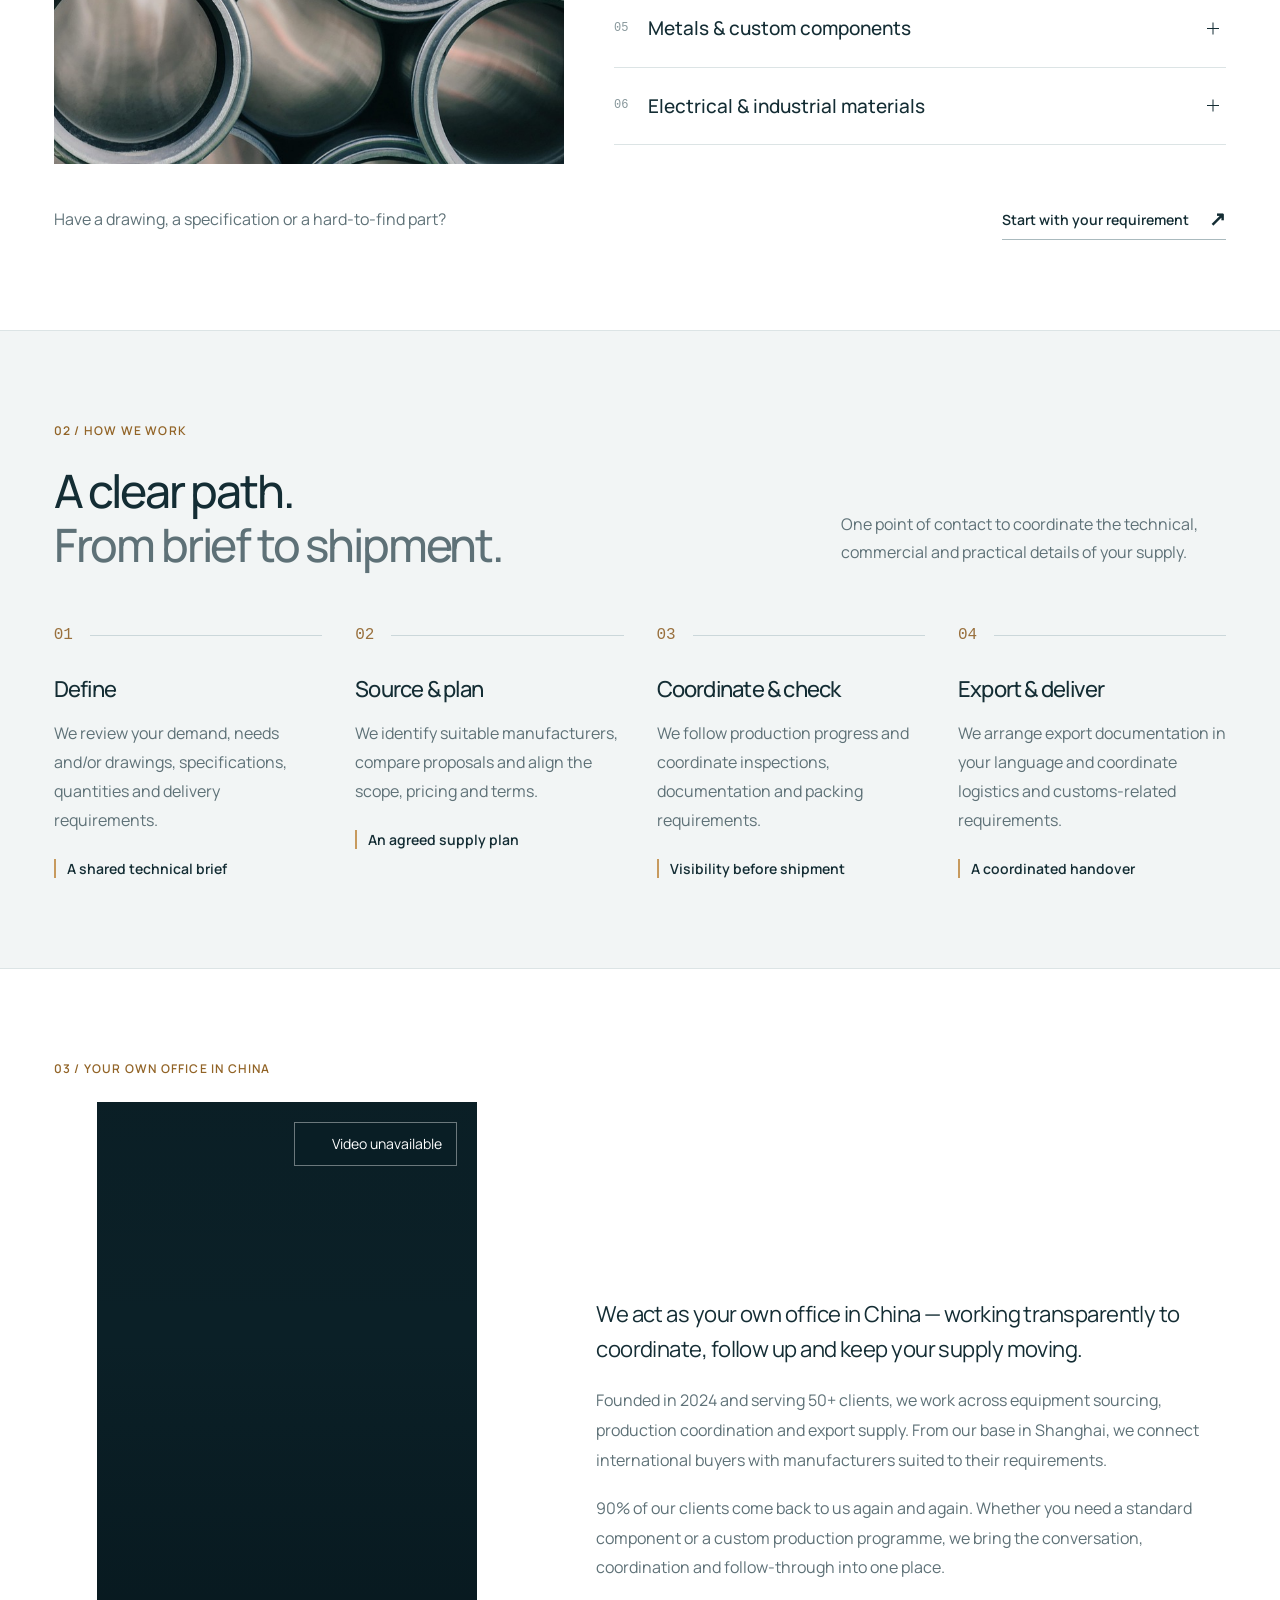
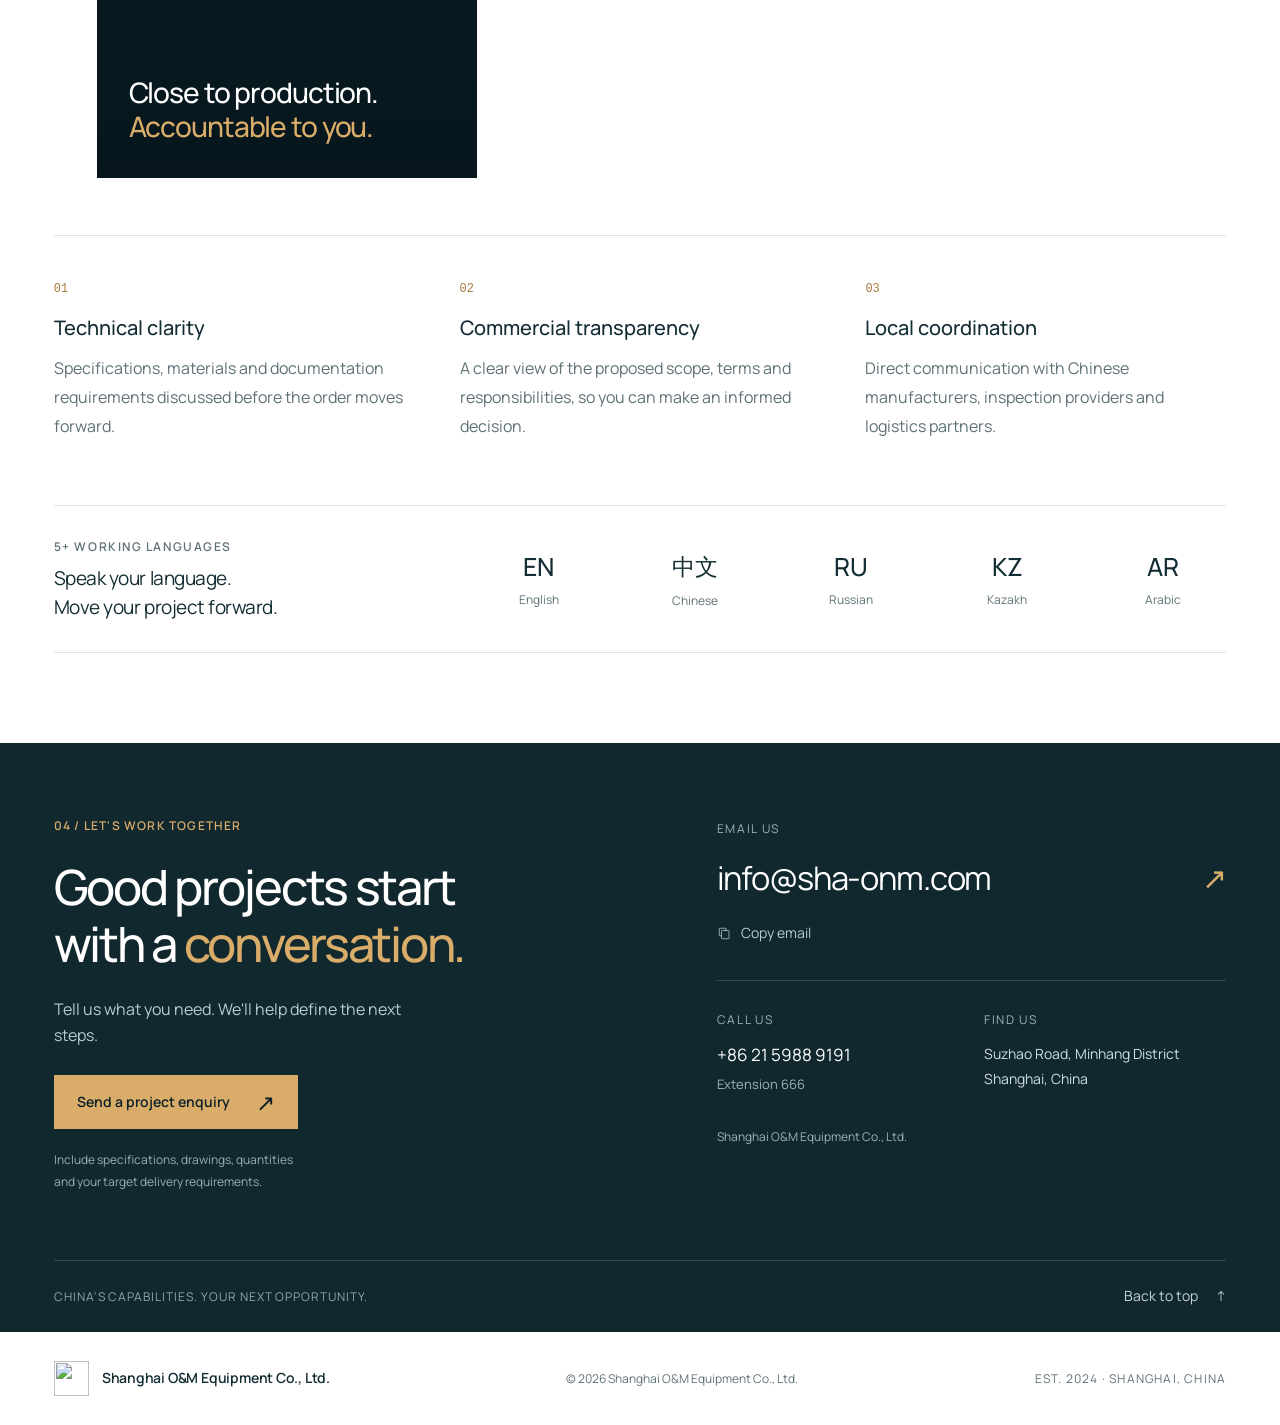
==== commit 3b56a6c8: "v2: CNY 21M metric, office video, lightweight favicon, indexing disabled" ====
--- a/index.html
+++ b/index.html
@@ -1,10 +1,9 @@
 <!DOCTYPE html>
-<html lang="en"><head><meta charset="UTF-8"><meta name="viewport" content="width=device-width,initial-scale=1">
-<meta name="robots" content="noindex, nofollow"><title>Shanghai O&M — Industrial supply. Personal responsibility.</title><meta name="description" content="Industrial equipment, custom components and export supply from China. Shanghai O&M connects your technical requirements with Chinese manufacturing. Established 2024. 50+ clients."><link rel="icon" type="image/png" href="assets/emblem.png"><link rel="preload" href="assets/fonts/manrope-500.ttf" as="font" type="font/ttf" crossorigin><link rel="stylesheet" href="styles.css"><link rel="stylesheet" href="sections.css"><meta name="theme-color" content="#11282f"><meta property="og:type" content="website"><meta property="og:site_name" content="Shanghai O&M Equipment Co., Ltd."><meta property="og:title" content="Shanghai O&M Equipment Co., Ltd."><meta property="og:description" content="We manufacture, source and deliver industrial equipment from China. Production cooperation, custom-engineered components, export and delivery."><meta property="og:image" content="https://sha-onm.com/og.png"><meta name="twitter:card" content="summary_large_image"><meta name="twitter:title" content="Shanghai O&M Equipment Co., Ltd."><meta name="twitter:description" content="We manufacture, source and deliver industrial equipment from China."><meta name="twitter:image" content="https://sha-onm.com/og.png"></head>
+<html lang="en"><head><meta charset="UTF-8"><meta name="viewport" content="width=device-width,initial-scale=1"><meta name="robots" content="noindex, nofollow"><title>Shanghai O&M — Industrial supply. Personal responsibility.</title><meta name="description" content="Industrial equipment, custom components and export supply from China. Shanghai O&M connects your technical requirements with Chinese manufacturing. Established 2024. 50+ clients."><link rel="icon" type="image/png" href="assets/favicon.png"><link rel="preload" href="assets/fonts/manrope-500.ttf" as="font" type="font/ttf" crossorigin><link rel="stylesheet" href="styles.css"><link rel="stylesheet" href="sections.css"><meta name="theme-color" content="#11282f"><meta property="og:type" content="website"><meta property="og:site_name" content="Shanghai O&M Equipment Co., Ltd."><meta property="og:title" content="Shanghai O&M Equipment Co., Ltd."><meta property="og:description" content="We manufacture, source and deliver industrial equipment from China. Production cooperation, custom-engineered components, export and delivery."><meta property="og:image" content="https://sha-onm.com/og.png"><meta name="twitter:card" content="summary_large_image"><meta name="twitter:title" content="Shanghai O&M Equipment Co., Ltd."><meta name="twitter:description" content="We manufacture, source and deliver industrial equipment from China."><meta name="twitter:image" content="https://sha-onm.com/og.png"></head>
 <body><a class="skip" href="#main">Skip to content</a>
-<header class="header"><a class="brand" href="#" aria-label="Shanghai O&M home"><img src="assets/emblem.png" width="48" height="48" alt=""><span>Shanghai O&amp;M Equipment Co., Ltd.</span></a><nav aria-label="Main navigation"><a href="#expertise">Expertise</a><a href="#approach">Our approach</a><a href="#about">Company</a></nav><a class="header-cta" href="#contact">Discuss your project <span aria-hidden="true">↗</span></a><button class="menu-toggle" aria-label="Open menu" aria-expanded="false" aria-controls="mobile-nav"><span></span><span></span></button><nav id="mobile-nav" class="mobile-nav" aria-label="Mobile navigation" hidden><a href="#expertise">Expertise</a><a href="#approach">Our approach</a><a href="#about">Company</a><a href="#contact">Discuss your project</a></nav></header>
+<header class="header"><a class="brand" href="#" aria-label="Shanghai O&M home"><img src="assets/favicon.png" width="48" height="48" alt=""><span>Shanghai O&amp;M Equipment Co., Ltd.</span></a><nav aria-label="Main navigation"><a href="#expertise">Expertise</a><a href="#approach">Our approach</a><a href="#about">Company</a></nav><a class="header-cta" href="#contact">Discuss your project <span aria-hidden="true">↗</span></a><button class="menu-toggle" aria-label="Open menu" aria-expanded="false" aria-controls="mobile-nav"><span></span><span></span></button><nav id="mobile-nav" class="mobile-nav" aria-label="Mobile navigation" hidden><a href="#expertise">Expertise</a><a href="#approach">Our approach</a><a href="#about">Company</a><a href="#contact">Discuss your project</a></nav></header>
 <main id="main"><section class="hero"><div class="hero-copy"><p class="eyebrow"><span class="short-line"></span> SHANGHAI, CHINA · EST. 2024</p><h1>Industrial supply.<br><em>Personal<br>responsibility.</em></h1><p class="hero-description">From a technical requirement to an export-ready shipment. We connect your business with China's manufacturing capabilities — and manage the details in between.</p><a class="button button-gold" href="#contact">Let's build your supply chain <span aria-hidden="true">↗</span></a><div class="hero-foot"><span>MANUFACTURING</span><i></i><span>SOURCING</span><i></i><span>EXPORT</span></div></div><div class="hero-visual"><img class="hero-image" src="assets/port.webp" alt="Illustrative blue-hour container port with illuminated cranes" width="1536" height="1024" fetchpriority="high"><div class="visual-top"><span>LOCAL EXPERTISE.</span><span>INTERNATIONAL REACH.</span></div><div class="visual-caption"><span>FROM CHINA.<br>FOR YOUR INDUSTRY.</span><span class="coordinate">31°13′ N<br>121°28′ E</span></div></div></section>
-<section class="proof" aria-label="Company at a glance"><div><strong class="metric">50<span>+</span></strong><p>clients</p></div><div><strong class="metric">90<span>%</span></strong><p>returning clients</p></div><div><strong class="metric">200<span>+</span></strong><p>shipments per year</p></div><div><strong class="metric">5,000<span>+</span></strong><p>items in our range</p></div><div><strong class="metric">2024</strong><p>year established</p></div><div><strong class="metric">5<span>+</span></strong><p>working languages</p></div></section>
+<section class="proof" aria-label="Company at a glance"><div><strong class="metric">50<span>+</span></strong><p>clients</p></div><div><strong class="metric">90<span>%</span></strong><p>returning clients</p></div><div><strong class="metric">200<span>+</span></strong><p>shipments per year</p></div><div><strong class="metric">5,000<span>+</span></strong><p>items in our range</p></div><div><strong class="metric"><span class="metric-currency">CNY</span>21M</strong><p>highest single-unit<br>value delivered</p></div><div><strong class="metric">5<span>+</span></strong><p>working languages</p></div></section>
 <section class="expertise section-pad" id="expertise"><div class="section-heading"><div><p class="eyebrow section-label">01 / OUR EXPERTISE</p><h2>Built for demanding<br><span>industries.</span></h2></div><p>Equipment, components and materials — selected around your specifications, operating conditions and project requirements.</p></div>
 <div class="expertise-grid"><figure class="component-visual"><img src="assets/pipe-system.jpg" alt="Close-up of stacked metal pipes" width="1280" height="853" loading="lazy"><figcaption><span>PRECISION IN EVERY DETAIL.</span><p>The right equipment.<br>The right expertise.</p></figcaption></figure><div class="categories">
 <details class="category" open><summary><span class="category-number">01</span><h3>Oil, gas & pipes</h3><span class="expand" aria-hidden="true"></span></summary><div class="category-body"><p>Pipes and tubing, drilling equipment, pump housings and components, valves and spare parts for artificial lift equipment.</p></div></details>
@@ -15,6 +14,6 @@
 <details class="category"><summary><span class="category-number">06</span><h3>Electrical & industrial materials</h3><span class="expand" aria-hidden="true"></span></summary><div class="category-body"><p>Electronic components, electrical equipment, rubber and plastic products for industrial use.</p></div></details>
 </div></div><div class="expertise-note"><span>Have a drawing, a specification or a hard-to-find part?</span><a class="text-link" href="#contact">Start with your requirement <span aria-hidden="true">↗</span></a></div></section>
 <section class="approach section-pad" id="approach"><div class="section-heading"><div><p class="eyebrow section-label">02 / HOW WE WORK</p><h2>A clear path.<br><span>From brief to shipment.</span></h2></div><p>One point of contact to coordinate the technical, commercial and practical details of your supply.</p></div><div class="steps"><article class="step"><div class="step-top"><span>01</span><span class="step-line"></span></div><h3>Define</h3><p>We review your demand, needs and/or drawings, specifications, quantities and delivery requirements.</p><span class="step-result">A shared technical brief</span></article><article class="step"><div class="step-top"><span>02</span><span class="step-line"></span></div><h3>Source & plan</h3><p>We identify suitable manufacturers, compare proposals and align the scope, pricing and terms.</p><span class="step-result">An agreed supply plan</span></article><article class="step"><div class="step-top"><span>03</span><span class="step-line"></span></div><h3>Coordinate & check</h3><p>We follow production progress and coordinate inspections, documentation and packing requirements.</p><span class="step-result">Visibility before shipment</span></article><article class="step"><div class="step-top"><span>04</span><span class="step-line"></span></div><h3>Export & deliver</h3><p>We arrange export documentation in your language and coordinate logistics and customs-related requirements.</p><span class="step-result">A coordinated handover</span></article></div></section>
-<section class="company section-pad" id="about"><div class="company-main"><div><p class="eyebrow section-label">03 / YOUR OWN OFFICE IN CHINA</p><h2>Close to production.<br><span>Accountable to you.</span></h2></div><div class="company-copy"><p class="lead">We act as your own office in China — working transparently to coordinate, follow up and keep your supply moving.</p><p>Founded in 2024 and serving 50+ clients, we work across equipment sourcing, production coordination and export supply. From our base in Shanghai, we connect international buyers with manufacturers suited to their requirements.</p><p>90% of our clients come back to us again and again. Whether you need a standard component or a custom production programme, we bring the conversation, coordination and follow-through into one place.</p></div></div><div class="values"><article><span class="value-mark" aria-hidden="true">01</span><h3>Technical clarity</h3><p>Specifications, materials and documentation requirements discussed before the order moves forward.</p></article><article><span class="value-mark" aria-hidden="true">02</span><h3>Commercial transparency</h3><p>A clear view of the proposed scope, terms and responsibilities, so you can make an informed decision.</p></article><article><span class="value-mark" aria-hidden="true">03</span><h3>Local coordination</h3><p>Direct communication with Chinese manufacturers, inspection providers and logistics partners.</p></article></div><div class="languages"><div><span class="eyebrow">5+ WORKING LANGUAGES</span><p>Speak your language.<br>Move your project forward.</p></div><ul aria-label="Working languages"><li><span>EN</span>English</li><li><span lang="zh">中文</span>Chinese</li><li><span>RU</span>Russian</li><li><span>KZ</span>Kazakh</li><li><span>AR</span>Arabic</li></ul></div></section>
+<section class="company section-pad" id="about"><p class="eyebrow section-label">03 / YOUR OWN OFFICE IN CHINA</p><div class="company-main"><figure class="company-visual"><video id="office-video" class="office-video" muted loop playsinline preload="none" poster="assets/office-poster.jpg" data-src="assets/office-loop.mp4" aria-label="Company video, without sound"></video><figcaption><h2>Close to production.<br><span>Accountable to you.</span></h2></figcaption><button class="video-toggle" type="button" aria-controls="office-video" aria-label="Play video" hidden><span class="video-toggle-icon" aria-hidden="true">▶</span><span class="video-toggle-label">Play video</span></button></figure><div class="company-copy"><p class="lead">We act as your own office in China — working transparently to coordinate, follow up and keep your supply moving.</p><p>Founded in 2024 and serving 50+ clients, we work across equipment sourcing, production coordination and export supply. From our base in Shanghai, we connect international buyers with manufacturers suited to their requirements.</p><p>90% of our clients come back to us again and again. Whether you need a standard component or a custom production programme, we bring the conversation, coordination and follow-through into one place.</p></div></div><div class="values"><article><span class="value-mark" aria-hidden="true">01</span><h3>Technical clarity</h3><p>Specifications, materials and documentation requirements discussed before the order moves forward.</p></article><article><span class="value-mark" aria-hidden="true">02</span><h3>Commercial transparency</h3><p>A clear view of the proposed scope, terms and responsibilities, so you can make an informed decision.</p></article><article><span class="value-mark" aria-hidden="true">03</span><h3>Local coordination</h3><p>Direct communication with Chinese manufacturers, inspection providers and logistics partners.</p></article></div><div class="languages"><div><span class="eyebrow">5+ WORKING LANGUAGES</span><p>Speak your language.<br>Move your project forward.</p></div><ul aria-label="Working languages"><li><span>EN</span>English</li><li><span lang="zh">中文</span>Chinese</li><li><span>RU</span>Russian</li><li><span>KZ</span>Kazakh</li><li><span>AR</span>Arabic</li></ul></div></section>
 <section class="contact section-pad" id="contact"><div class="contact-top"><div><p class="eyebrow section-label">04 / LET'S WORK TOGETHER</p><h2>Good projects start<br>with a <span>conversation.</span></h2><p class="contact-intro">Tell us what you need. We'll help define the next steps.</p><a class="button button-gold" href="mailto:info@sha-onm.com?subject=Project%20enquiry%20%7C%20Shanghai%20O%26M&body=Hello%20Shanghai%20O%26M%20team%2C%0A%0AWe%20would%20like%20to%20discuss%20the%20following%20requirement%3A%0A%0AEquipment%20or%20part%3A%20%0ASpecifications%20or%20standards%3A%20%0AQuantity%3A%20%0ADelivery%20destination%3A%20%0ATarget%20delivery%20date%3A%20%0A%0ACompany%3A%20%0AContact%20name%3A%20%0A%0A">Send a project enquiry <span aria-hidden="true">↗</span></a><p class="contact-hint">Include specifications, drawings, quantities<br>and your target delivery requirements.</p></div><div class="contact-details"><div class="email-block"><span class="contact-label">EMAIL US</span><a class="email-address" href="mailto:info@sha-onm.com">info@sha-onm.com <span aria-hidden="true">↗</span></a><div class="copy-row"><button class="copy-email" type="button" aria-label="Copy email address"><svg width="15" height="15" viewBox="0 0 20 20" fill="none" aria-hidden="true"><rect x="6" y="6" width="10" height="11" rx="1" stroke="currentColor"/><path d="M12 6V3H3v10h3" stroke="currentColor"/></svg>Copy email</button><span id="copy-status" role="status" aria-live="polite"></span></div></div><div class="contact-bottom"><div><span class="contact-label">CALL US</span><a class="phone" href="tel:+862159889191;ext=666">+86 21 5988 9191</a><p>Extension 666</p></div><div><span class="contact-label">FIND US</span><address>Suzhao Road, Minhang District<br>Shanghai, China</address></div></div><div class="company-legal">Shanghai O&M Equipment Co., Ltd.</div></div></div><div class="contact-line"><span>CHINA'S CAPABILITIES. YOUR NEXT OPPORTUNITY.</span><a href="#main">Back to top <span aria-hidden="true">↑</span></a></div></section>
-</main><footer class="footer"><a class="brand" href="#" aria-label="Shanghai O&M home"><img src="assets/emblem.png" width="35" height="35" alt=""><span>Shanghai O&amp;M Equipment Co., Ltd.</span></a><p>© <span id="year">2026</span> Shanghai O&M Equipment Co., Ltd.</p><span>EST. 2024 · SHANGHAI, CHINA</span></footer><script src="app.js" defer></script></body></html>
+</main><footer class="footer"><a class="brand" href="#" aria-label="Shanghai O&M home"><img src="assets/favicon.png" width="35" height="35" alt=""><span>Shanghai O&amp;M Equipment Co., Ltd.</span></a><p>© <span id="year">2026</span> Shanghai O&M Equipment Co., Ltd.</p><span>EST. 2024 · SHANGHAI, CHINA</span></footer><script src="app.js" defer></script></body></html>
--- a/sections.css
+++ b/sections.css
@@ -25,3 +25,20 @@
 @media(max-width:720px){.component-visual figcaption{top:24px;bottom:auto}}
 
 @media(min-width:721px) and (max-width:1100px){.proof{grid-template-columns:repeat(3,minmax(0,1fr));row-gap:25px}.proof>div:nth-child(3n + 1){padding-left:0;border-left:0}.proof>div:nth-child(n + 4){border-top:1px solid var(--line);padding-top:22px}}
+/* A silent, on-view film in the company section. */
+.company .company-main{grid-template-columns:1fr 1.05fr;gap:6vw;align-items:center}
+.company-visual{position:relative;isolation:isolate;margin:0;min-height:560px;background:var(--deep);overflow:hidden}
+.office-video{position:absolute;inset:0;display:block;width:100%;height:100%;object-fit:cover;object-position:center}
+.company-visual:after{content:"";position:absolute;inset:0;z-index:1;pointer-events:none;background:linear-gradient(180deg,rgba(5,20,26,.1),transparent 35%,rgba(5,20,26,.85))}
+.company-visual figcaption{position:absolute;left:32px;right:24px;bottom:34px;z-index:2;pointer-events:none}
+.company .company-visual h2{color:#fff;font-size:clamp(1.8rem,2.6vw,2.5rem);line-height:1.22;letter-spacing:-.04em}
+.company .company-visual h2 span{color:var(--gold)}
+.video-toggle{position:absolute;right:20px;top:20px;z-index:3;display:inline-flex;align-items:center;gap:9px;min-height:44px;padding:10px 14px;color:#fff;background:rgba(9,30,38,.84);border:1px solid #ffffff66;font-size:.875rem;line-height:1.3;cursor:pointer}
+.video-toggle[hidden]{display:none}.video-toggle:hover{background:var(--navy)}.video-toggle:disabled{cursor:default}.video-toggle-icon{min-width:14px;text-align:center;font-size:1rem}
+@media(max-width:1100px){.company .company-main{gap:4vw}.company-visual{min-height:520px}.company-visual figcaption{left:25px;bottom:28px}}
+@media(max-width:720px){.company .company-main{grid-template-columns:1fr;gap:28px}.company-visual{min-height:420px}.company-visual figcaption{left:24px;right:22px;bottom:27px}.company .company-visual h2{font-size:clamp(1.6rem,6.8vw,2rem)}.video-toggle{right:16px;top:16px}}
+.company .company-main{grid-template-columns:minmax(0,.85fr) minmax(0,1.15fr)}.company-visual{width:100%;max-width:380px;aspect-ratio:9 / 16;min-height:0;justify-self:center}.office-video{object-fit:contain}.company-copy{max-width:650px}.company .company-visual h2{font-size:clamp(1.6rem,2.2vw,2rem)}
+@media(max-width:1100px){.company-visual{min-height:0}}
+@media(max-width:720px){.company .company-main{grid-template-columns:1fr}.company-visual{min-height:0;max-width:380px}.company .company-visual h2{font-size:clamp(1.6rem,6.8vw,2rem)}}
+
+.proof .metric-currency{font-size:1rem;letter-spacing:0;margin-right:.4em}
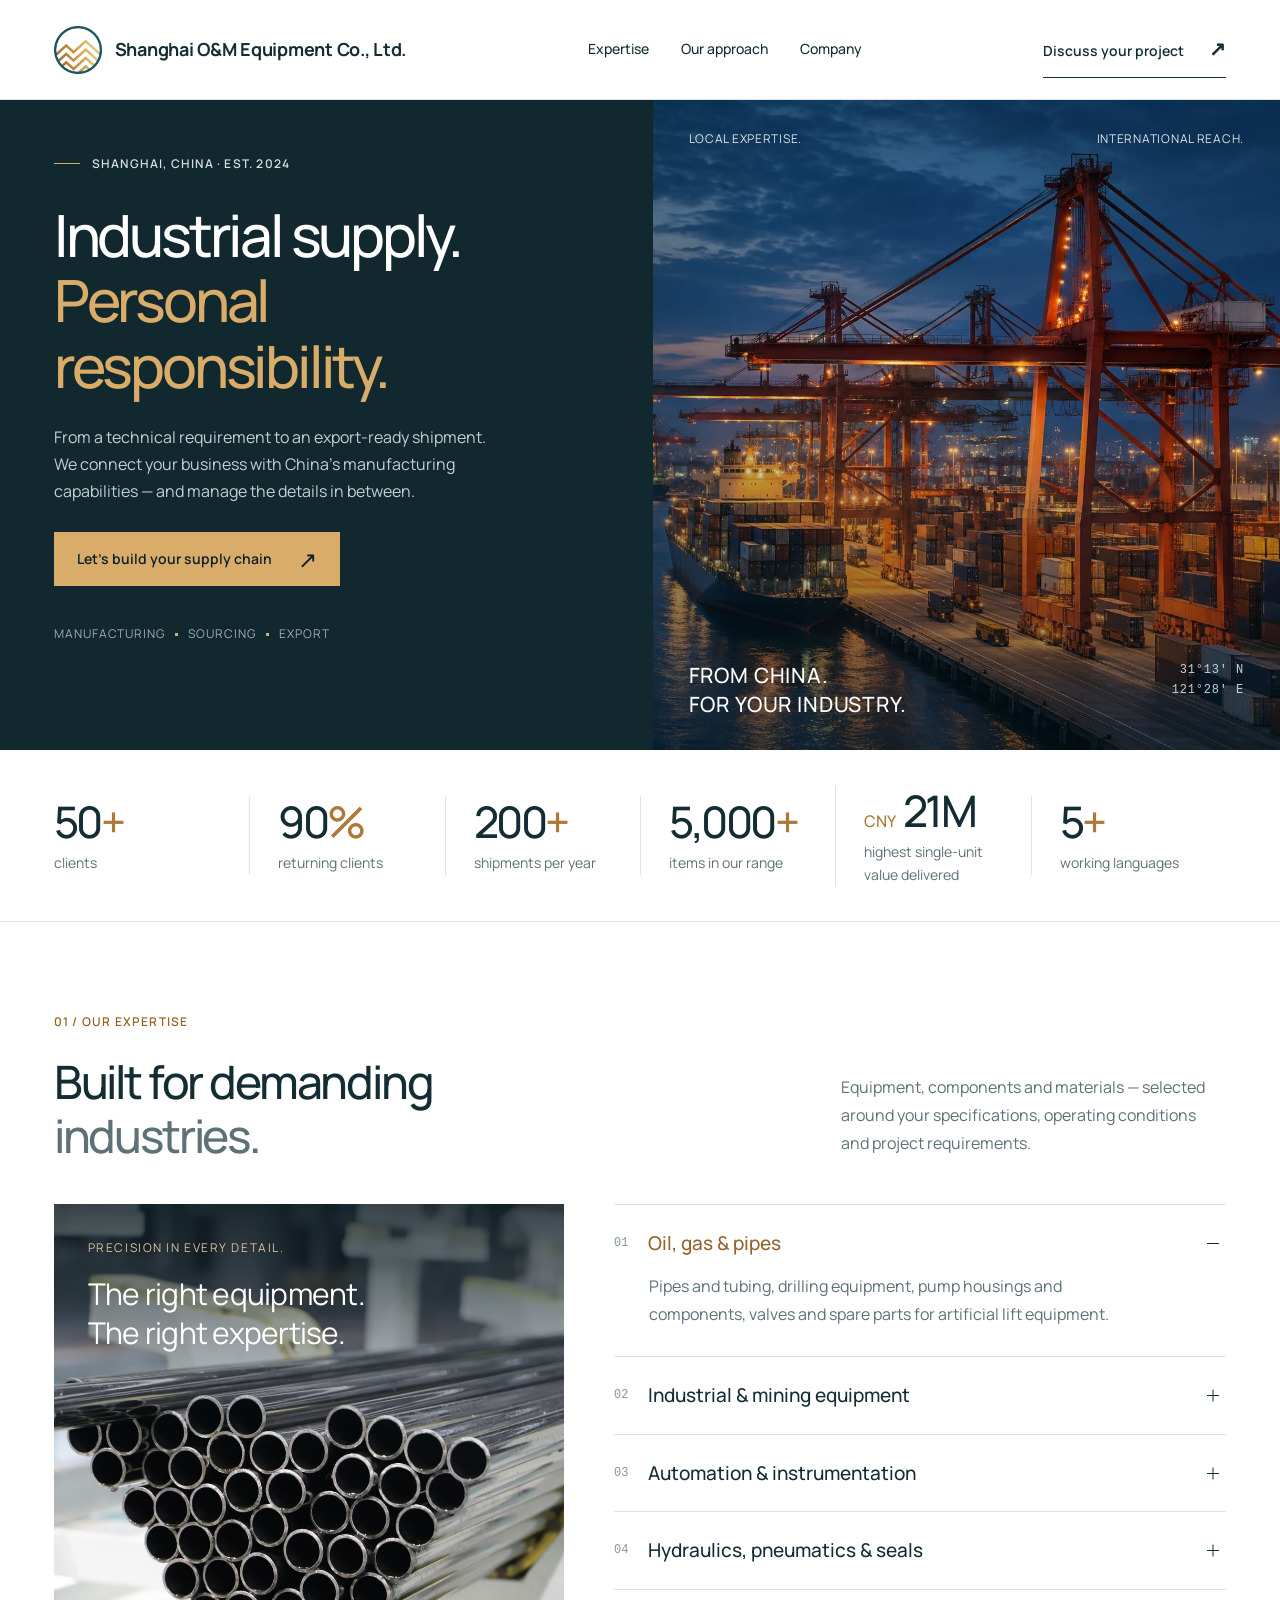
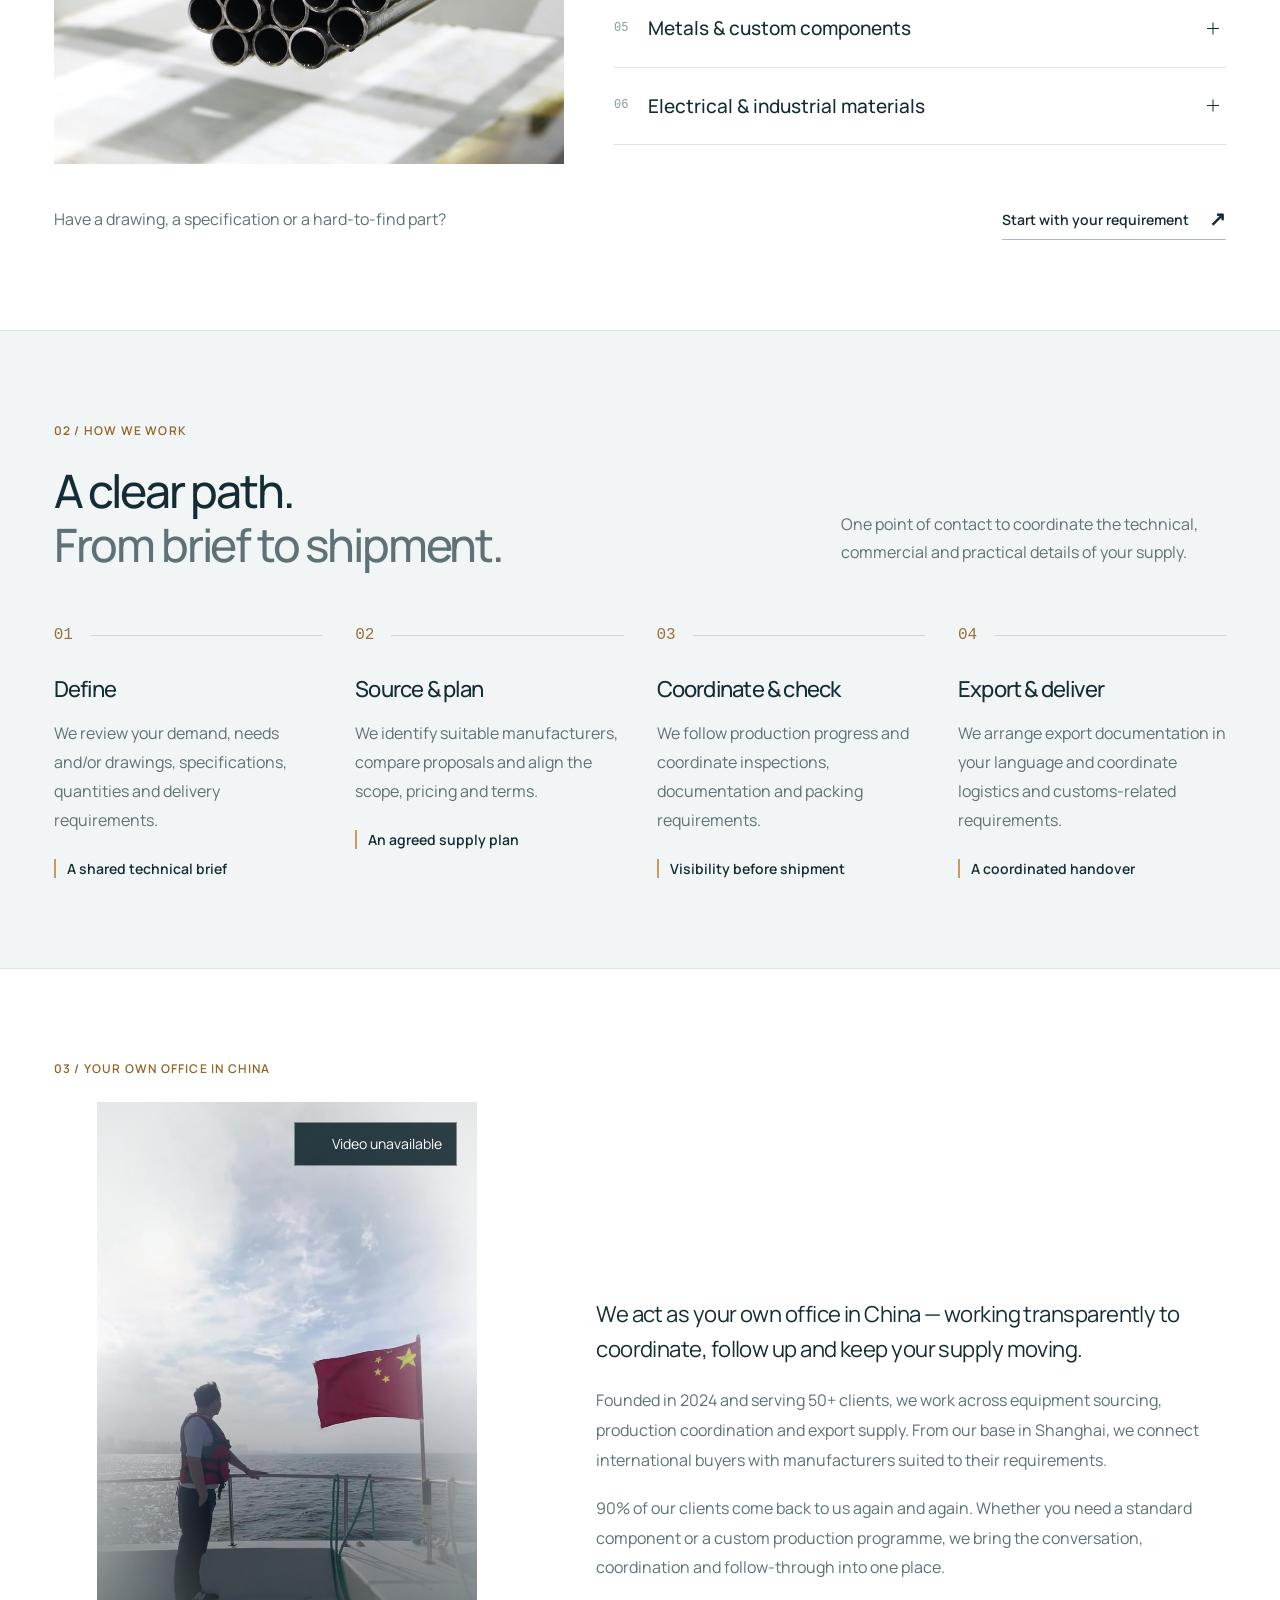
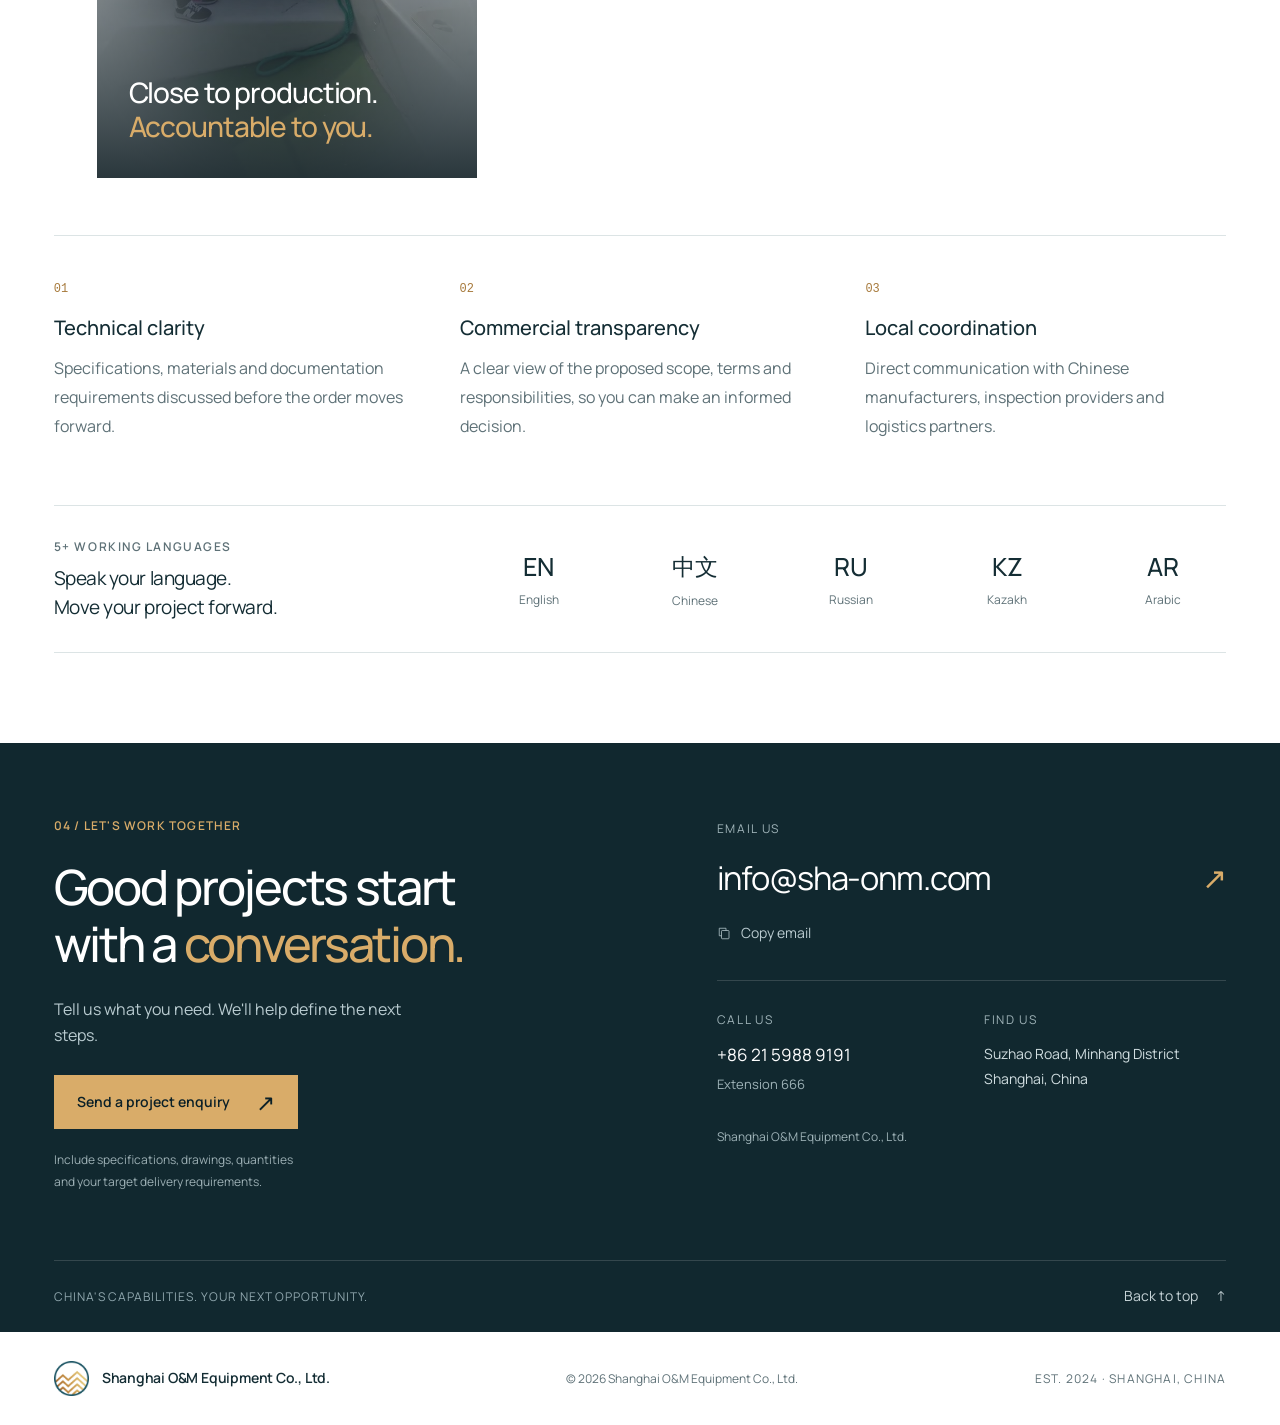
==== commit bf984ec4: "Use pipe-ss-system.jpg in the expertise section" ====
--- a/index.html
+++ b/index.html
@@ -5,7 +5,7 @@
 <main id="main"><section class="hero"><div class="hero-copy"><p class="eyebrow"><span class="short-line"></span> SHANGHAI, CHINA · EST. 2024</p><h1>Industrial supply.<br><em>Personal<br>responsibility.</em></h1><p class="hero-description">From a technical requirement to an export-ready shipment. We connect your business with China's manufacturing capabilities — and manage the details in between.</p><a class="button button-gold" href="#contact">Let's build your supply chain <span aria-hidden="true">↗</span></a><div class="hero-foot"><span>MANUFACTURING</span><i></i><span>SOURCING</span><i></i><span>EXPORT</span></div></div><div class="hero-visual"><img class="hero-image" src="assets/port.webp" alt="Illustrative blue-hour container port with illuminated cranes" width="1536" height="1024" fetchpriority="high"><div class="visual-top"><span>LOCAL EXPERTISE.</span><span>INTERNATIONAL REACH.</span></div><div class="visual-caption"><span>FROM CHINA.<br>FOR YOUR INDUSTRY.</span><span class="coordinate">31°13′ N<br>121°28′ E</span></div></div></section>
 <section class="proof" aria-label="Company at a glance"><div><strong class="metric">50<span>+</span></strong><p>clients</p></div><div><strong class="metric">90<span>%</span></strong><p>returning clients</p></div><div><strong class="metric">200<span>+</span></strong><p>shipments per year</p></div><div><strong class="metric">5,000<span>+</span></strong><p>items in our range</p></div><div><strong class="metric"><span class="metric-currency">CNY</span>21M</strong><p>highest single-unit<br>value delivered</p></div><div><strong class="metric">5<span>+</span></strong><p>working languages</p></div></section>
 <section class="expertise section-pad" id="expertise"><div class="section-heading"><div><p class="eyebrow section-label">01 / OUR EXPERTISE</p><h2>Built for demanding<br><span>industries.</span></h2></div><p>Equipment, components and materials — selected around your specifications, operating conditions and project requirements.</p></div>
-<div class="expertise-grid"><figure class="component-visual"><img src="assets/pipe-system.jpg" alt="Close-up of stacked metal pipes" width="1280" height="853" loading="lazy"><figcaption><span>PRECISION IN EVERY DETAIL.</span><p>The right equipment.<br>The right expertise.</p></figcaption></figure><div class="categories">
+<div class="expertise-grid"><figure class="component-visual"><img src="assets/pipe-ss-system.jpg" alt="Bundle of steel tubes on a production line" width="1600" height="1067" loading="lazy"><figcaption><span>PRECISION IN EVERY DETAIL.</span><p>The right equipment.<br>The right expertise.</p></figcaption></figure><div class="categories">
 <details class="category" open><summary><span class="category-number">01</span><h3>Oil, gas & pipes</h3><span class="expand" aria-hidden="true"></span></summary><div class="category-body"><p>Pipes and tubing, drilling equipment, pump housings and components, valves and spare parts for artificial lift equipment.</p></div></details>
 <details class="category"><summary><span class="category-number">02</span><h3>Industrial & mining equipment</h3><span class="expand" aria-hidden="true"></span></summary><div class="category-body"><p>Industrial machinery, mining equipment, electromechanical systems, CNC equipment, lifting equipment, etc.</p></div></details>
 <details class="category"><summary><span class="category-number">03</span><h3>Automation & instrumentation</h3><span class="expand" aria-hidden="true"></span></summary><div class="category-body"><p>Industrial control systems, measuring instruments, environmental monitoring instruments and industrial computing equipment.</p></div></details>
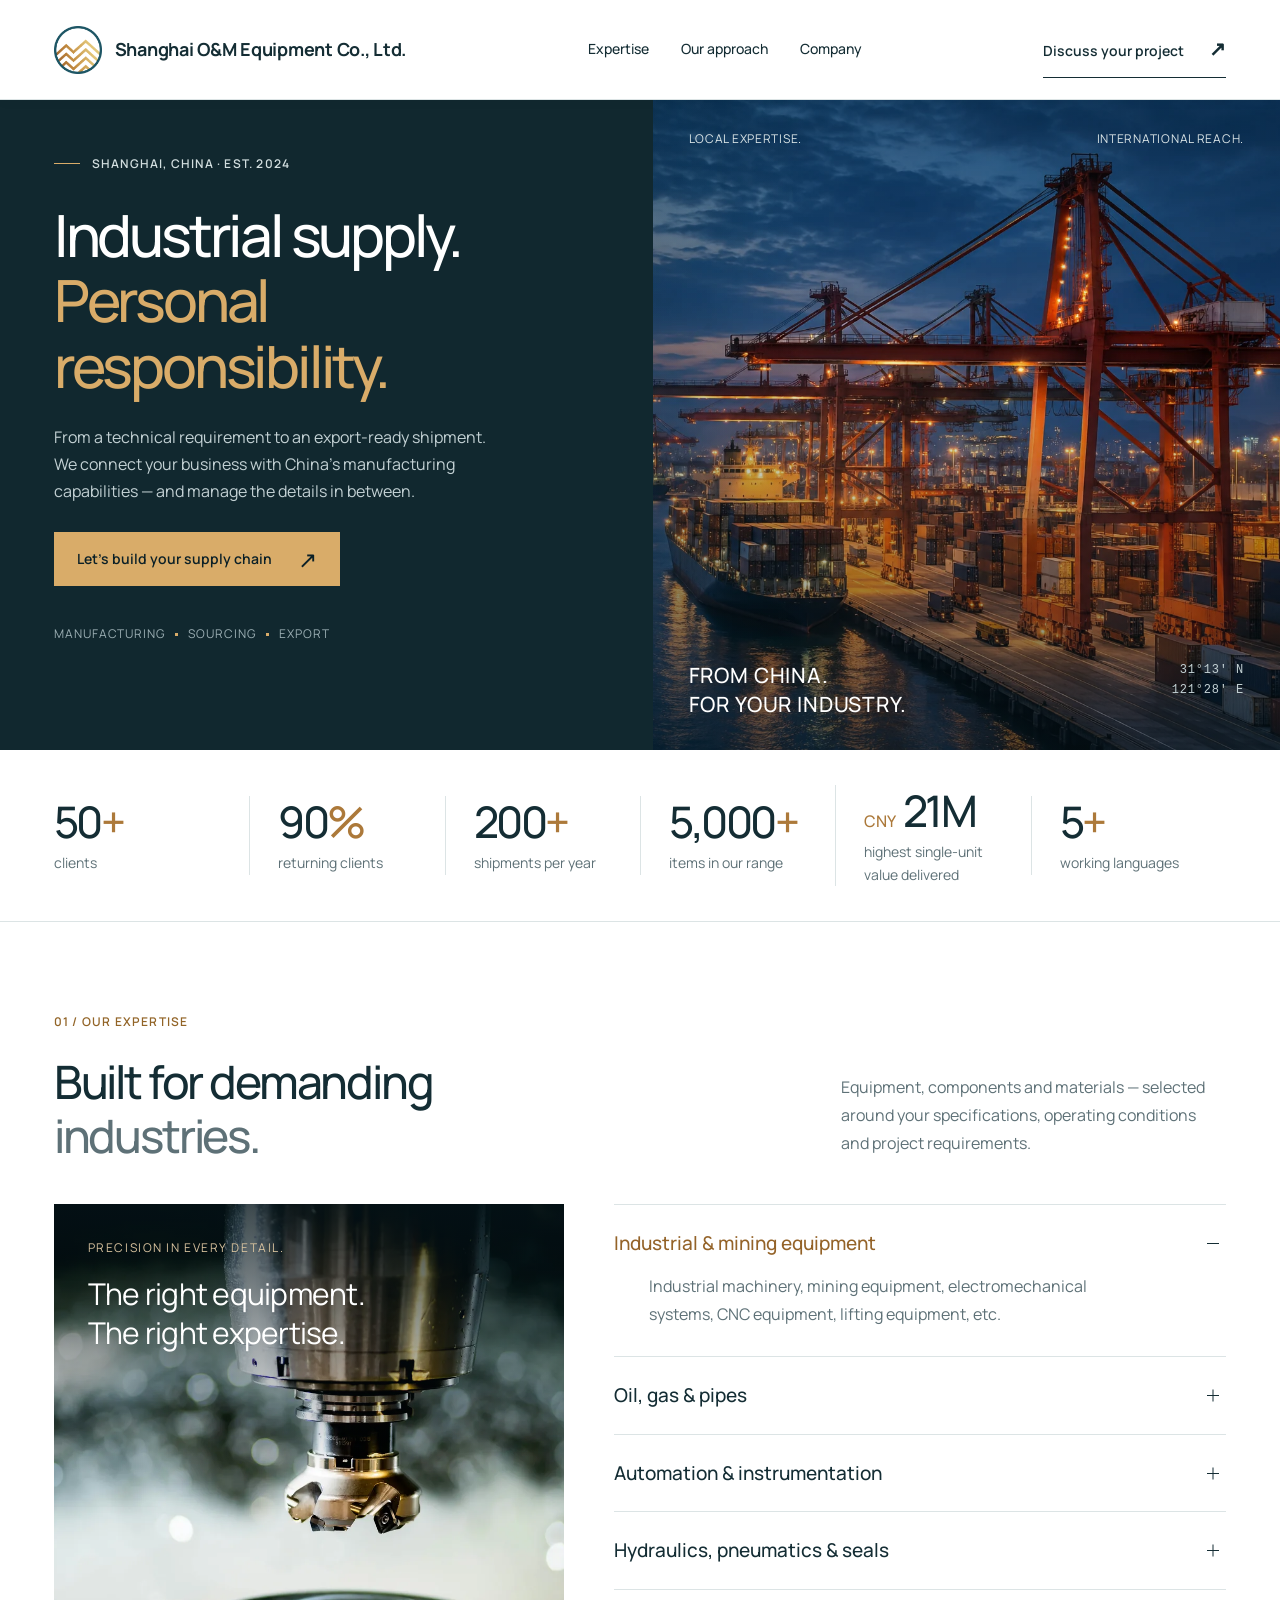
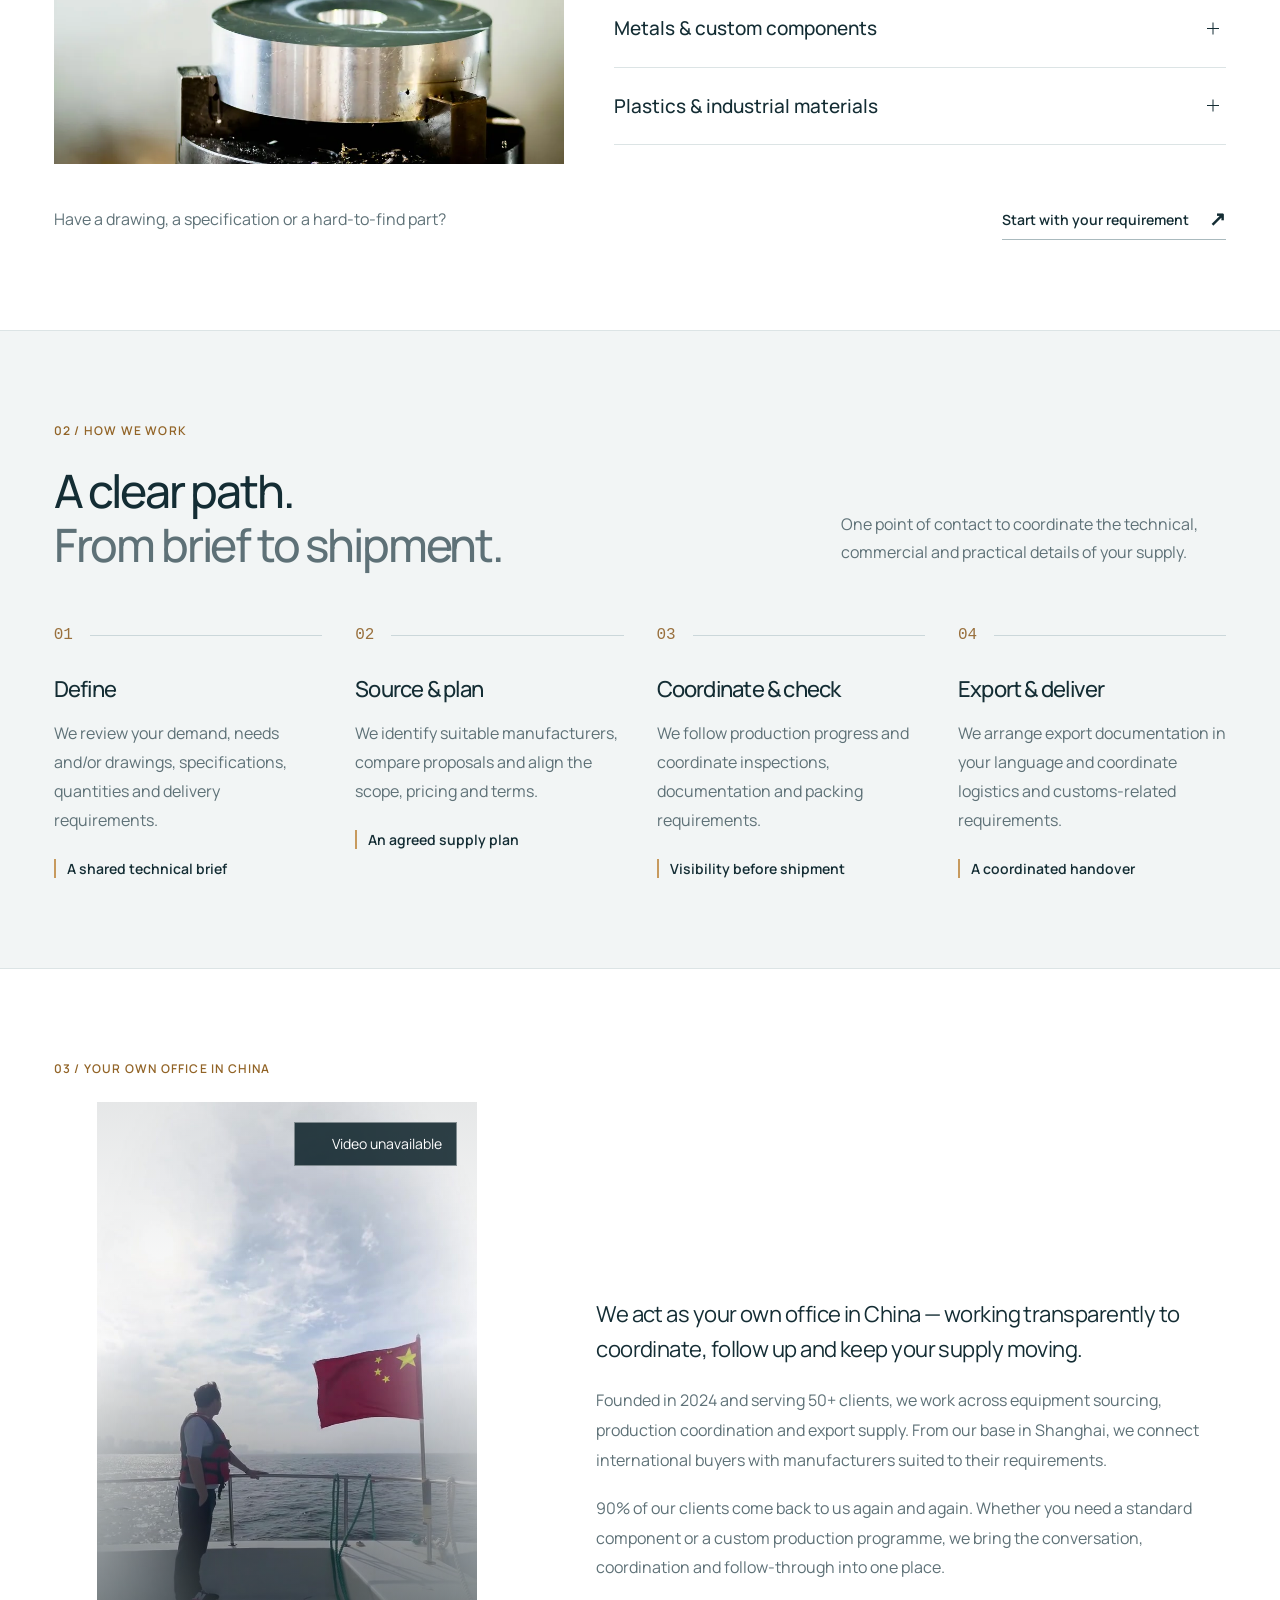
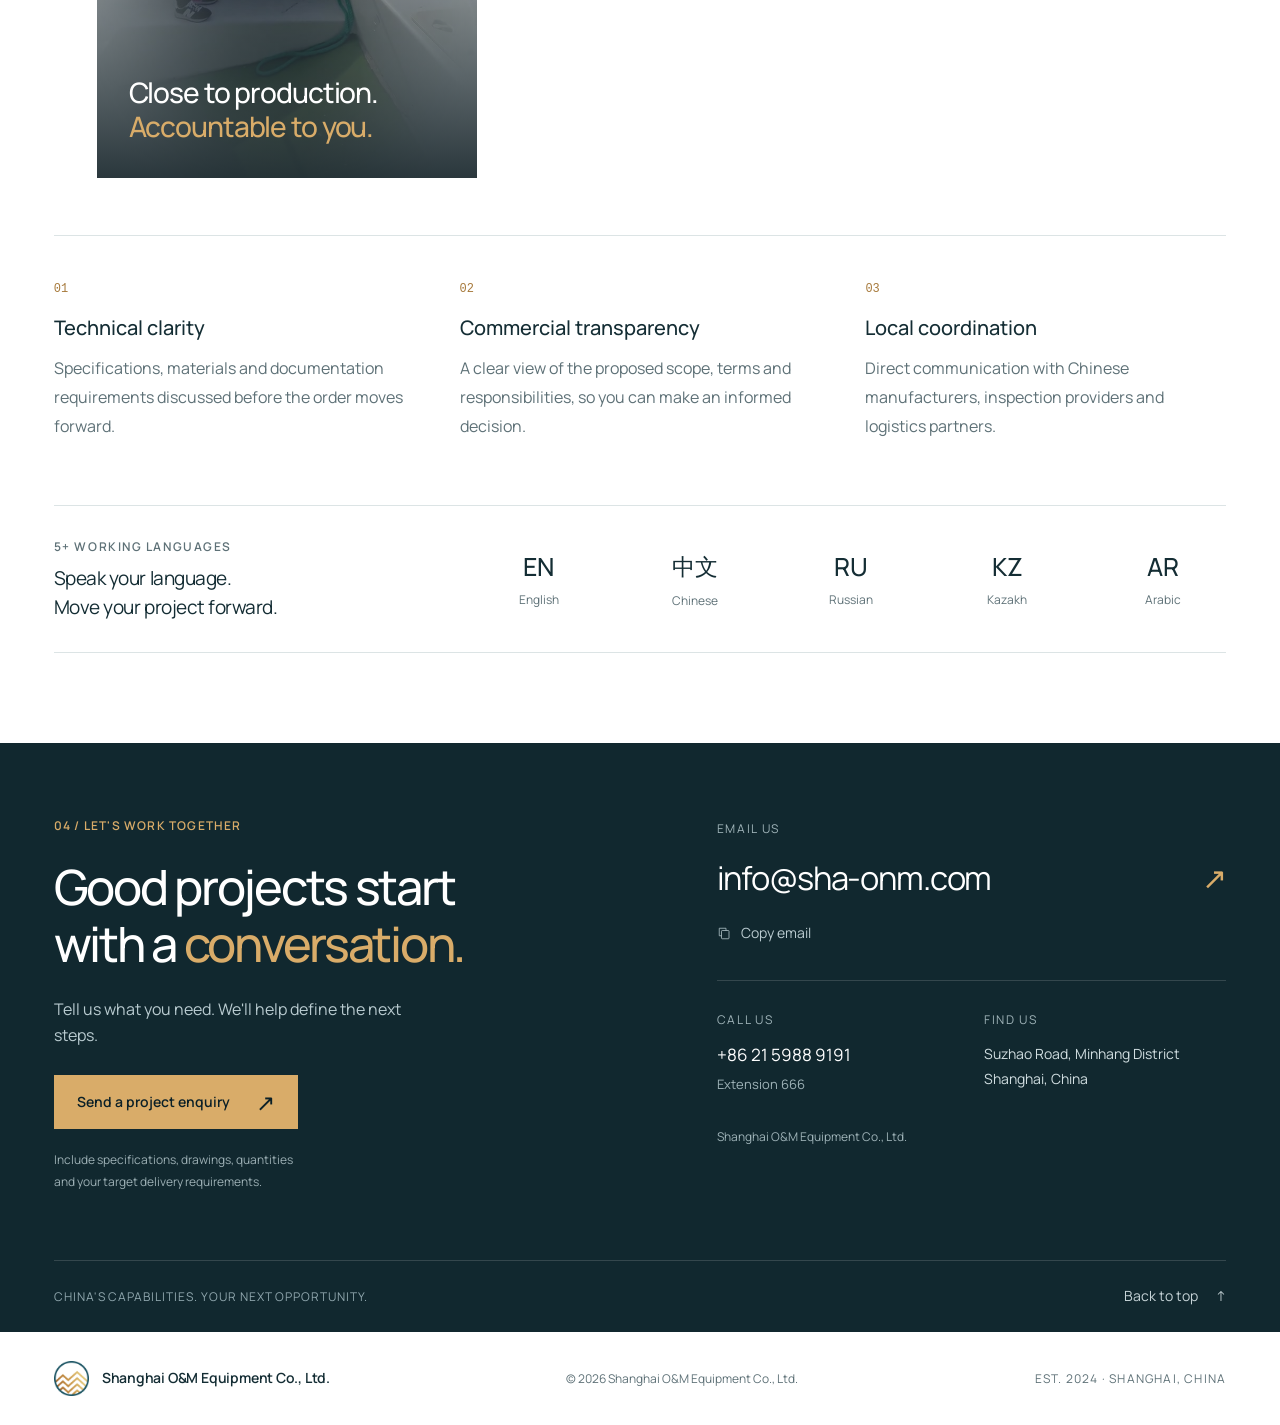
==== commit 61d4db73: "Expertise: per-category images, reordered list, renamed Plastics section, no numbering" ====
--- a/index.html
+++ b/index.html
@@ -5,14 +5,7 @@
 <main id="main"><section class="hero"><div class="hero-copy"><p class="eyebrow"><span class="short-line"></span> SHANGHAI, CHINA · EST. 2024</p><h1>Industrial supply.<br><em>Personal<br>responsibility.</em></h1><p class="hero-description">From a technical requirement to an export-ready shipment. We connect your business with China's manufacturing capabilities — and manage the details in between.</p><a class="button button-gold" href="#contact">Let's build your supply chain <span aria-hidden="true">↗</span></a><div class="hero-foot"><span>MANUFACTURING</span><i></i><span>SOURCING</span><i></i><span>EXPORT</span></div></div><div class="hero-visual"><img class="hero-image" src="assets/port.webp" alt="Illustrative blue-hour container port with illuminated cranes" width="1536" height="1024" fetchpriority="high"><div class="visual-top"><span>LOCAL EXPERTISE.</span><span>INTERNATIONAL REACH.</span></div><div class="visual-caption"><span>FROM CHINA.<br>FOR YOUR INDUSTRY.</span><span class="coordinate">31°13′ N<br>121°28′ E</span></div></div></section>
 <section class="proof" aria-label="Company at a glance"><div><strong class="metric">50<span>+</span></strong><p>clients</p></div><div><strong class="metric">90<span>%</span></strong><p>returning clients</p></div><div><strong class="metric">200<span>+</span></strong><p>shipments per year</p></div><div><strong class="metric">5,000<span>+</span></strong><p>items in our range</p></div><div><strong class="metric"><span class="metric-currency">CNY</span>21M</strong><p>highest single-unit<br>value delivered</p></div><div><strong class="metric">5<span>+</span></strong><p>working languages</p></div></section>
 <section class="expertise section-pad" id="expertise"><div class="section-heading"><div><p class="eyebrow section-label">01 / OUR EXPERTISE</p><h2>Built for demanding<br><span>industries.</span></h2></div><p>Equipment, components and materials — selected around your specifications, operating conditions and project requirements.</p></div>
-<div class="expertise-grid"><figure class="component-visual"><img src="assets/pipe-ss-system.jpg" alt="Bundle of steel tubes on a production line" width="1600" height="1067" loading="lazy"><figcaption><span>PRECISION IN EVERY DETAIL.</span><p>The right equipment.<br>The right expertise.</p></figcaption></figure><div class="categories">
-<details class="category" open><summary><span class="category-number">01</span><h3>Oil, gas & pipes</h3><span class="expand" aria-hidden="true"></span></summary><div class="category-body"><p>Pipes and tubing, drilling equipment, pump housings and components, valves and spare parts for artificial lift equipment.</p></div></details>
-<details class="category"><summary><span class="category-number">02</span><h3>Industrial & mining equipment</h3><span class="expand" aria-hidden="true"></span></summary><div class="category-body"><p>Industrial machinery, mining equipment, electromechanical systems, CNC equipment, lifting equipment, etc.</p></div></details>
-<details class="category"><summary><span class="category-number">03</span><h3>Automation & instrumentation</h3><span class="expand" aria-hidden="true"></span></summary><div class="category-body"><p>Industrial control systems, measuring instruments, environmental monitoring instruments and industrial computing equipment.</p></div></details>
-<details class="category"><summary><span class="category-number">04</span><h3>Hydraulics, pneumatics & seals</h3><span class="expand" aria-hidden="true"></span></summary><div class="category-body"><p>Hydraulic and pneumatic components, sealing systems, seals and high-performance sealing materials.</p></div></details>
-<details class="category"><summary><span class="category-number">05</span><h3>Metals & custom components</h3><span class="expand" aria-hidden="true"></span></summary><div class="category-body"><p>Specialty steel, nonferrous alloys, forgings, bearings and mechanical parts. Production coordination through partner manufacturers for custom requirements.</p></div></details>
-<details class="category"><summary><span class="category-number">06</span><h3>Electrical & industrial materials</h3><span class="expand" aria-hidden="true"></span></summary><div class="category-body"><p>Electronic components, electrical equipment, rubber and plastic products for industrial use.</p></div></details>
-</div></div><div class="expertise-note"><span>Have a drawing, a specification or a hard-to-find part?</span><a class="text-link" href="#contact">Start with your requirement <span aria-hidden="true">↗</span></a></div></section>
+<div class="expertise-grid"><figure class="component-visual"><img id="expertise-visual" src="assets/cat-industrial-mining.webp" alt="CNC milling machine cutting a metal part" width="1600" height="1067" loading="lazy" decoding="async"><figcaption><span>PRECISION IN EVERY DETAIL.</span><p>The right equipment.<br>The right expertise.</p></figcaption></figure><div class="categories"><details class="category" open data-image="assets/cat-industrial-mining.webp" data-alt="CNC milling machine cutting a metal part"><summary><h3>Industrial & mining equipment</h3><span class="expand" aria-hidden="true"></span></summary><div class="category-body"><p>Industrial machinery, mining equipment, electromechanical systems, CNC equipment, lifting equipment, etc.</p></div></details><details class="category" data-image="assets/pipe-ss-system.jpg" data-alt="Bundle of steel tubes on a production line"><summary><h3>Oil, gas & pipes</h3><span class="expand" aria-hidden="true"></span></summary><div class="category-body"><p>Pipes and tubing, drilling equipment, pump housings and components, valves and spare parts for artificial lift equipment.</p></div></details><details class="category" data-image="assets/cat-automation-instrumentation.webp" data-alt="Panel of industrial pressure gauges and control valves"><summary><h3>Automation & instrumentation</h3><span class="expand" aria-hidden="true"></span></summary><div class="category-body"><p>Industrial control systems, measuring instruments, environmental monitoring instruments and industrial computing equipment.</p></div></details><details class="category" data-image="assets/cat-hydraulics-pneumatics-seals.webp" data-alt="Pneumatic actuators, hoses and fittings on a production line"><summary><h3>Hydraulics, pneumatics & seals</h3><span class="expand" aria-hidden="true"></span></summary><div class="category-body"><p>Hydraulic and pneumatic components, sealing systems, seals and high-performance sealing materials.</p></div></details><details class="category" data-image="assets/cat-metals-custom-components.webp" data-alt="Rack of metal profiles, tubes and bar stock"><summary><h3>Metals & custom components</h3><span class="expand" aria-hidden="true"></span></summary><div class="category-body"><p>Specialty steel, nonferrous alloys, forgings, bearings and mechanical parts. Production coordination through partner manufacturers for custom requirements.</p></div></details><details class="category" data-image="assets/cat-electrical-industrial-materials.webp" data-alt="Warehouse racking with palletised industrial materials"><summary><h3>Plastics & industrial materials</h3><span class="expand" aria-hidden="true"></span></summary><div class="category-body"><p>Rubber and plastic products for industrial use, electronic components and electrical equipment.</p></div></details></div></div><div class="expertise-note"><span>Have a drawing, a specification or a hard-to-find part?</span><a class="text-link" href="#contact">Start with your requirement <span aria-hidden="true">↗</span></a></div></section>
 <section class="approach section-pad" id="approach"><div class="section-heading"><div><p class="eyebrow section-label">02 / HOW WE WORK</p><h2>A clear path.<br><span>From brief to shipment.</span></h2></div><p>One point of contact to coordinate the technical, commercial and practical details of your supply.</p></div><div class="steps"><article class="step"><div class="step-top"><span>01</span><span class="step-line"></span></div><h3>Define</h3><p>We review your demand, needs and/or drawings, specifications, quantities and delivery requirements.</p><span class="step-result">A shared technical brief</span></article><article class="step"><div class="step-top"><span>02</span><span class="step-line"></span></div><h3>Source & plan</h3><p>We identify suitable manufacturers, compare proposals and align the scope, pricing and terms.</p><span class="step-result">An agreed supply plan</span></article><article class="step"><div class="step-top"><span>03</span><span class="step-line"></span></div><h3>Coordinate & check</h3><p>We follow production progress and coordinate inspections, documentation and packing requirements.</p><span class="step-result">Visibility before shipment</span></article><article class="step"><div class="step-top"><span>04</span><span class="step-line"></span></div><h3>Export & deliver</h3><p>We arrange export documentation in your language and coordinate logistics and customs-related requirements.</p><span class="step-result">A coordinated handover</span></article></div></section>
 <section class="company section-pad" id="about"><p class="eyebrow section-label">03 / YOUR OWN OFFICE IN CHINA</p><div class="company-main"><figure class="company-visual"><video id="office-video" class="office-video" muted loop playsinline preload="none" poster="assets/office-poster.jpg" data-src="assets/office-loop.mp4" aria-label="Company video, without sound"></video><figcaption><h2>Close to production.<br><span>Accountable to you.</span></h2></figcaption><button class="video-toggle" type="button" aria-controls="office-video" aria-label="Play video" hidden><span class="video-toggle-icon" aria-hidden="true">▶</span><span class="video-toggle-label">Play video</span></button></figure><div class="company-copy"><p class="lead">We act as your own office in China — working transparently to coordinate, follow up and keep your supply moving.</p><p>Founded in 2024 and serving 50+ clients, we work across equipment sourcing, production coordination and export supply. From our base in Shanghai, we connect international buyers with manufacturers suited to their requirements.</p><p>90% of our clients come back to us again and again. Whether you need a standard component or a custom production programme, we bring the conversation, coordination and follow-through into one place.</p></div></div><div class="values"><article><span class="value-mark" aria-hidden="true">01</span><h3>Technical clarity</h3><p>Specifications, materials and documentation requirements discussed before the order moves forward.</p></article><article><span class="value-mark" aria-hidden="true">02</span><h3>Commercial transparency</h3><p>A clear view of the proposed scope, terms and responsibilities, so you can make an informed decision.</p></article><article><span class="value-mark" aria-hidden="true">03</span><h3>Local coordination</h3><p>Direct communication with Chinese manufacturers, inspection providers and logistics partners.</p></article></div><div class="languages"><div><span class="eyebrow">5+ WORKING LANGUAGES</span><p>Speak your language.<br>Move your project forward.</p></div><ul aria-label="Working languages"><li><span>EN</span>English</li><li><span lang="zh">中文</span>Chinese</li><li><span>RU</span>Russian</li><li><span>KZ</span>Kazakh</li><li><span>AR</span>Arabic</li></ul></div></section>
 <section class="contact section-pad" id="contact"><div class="contact-top"><div><p class="eyebrow section-label">04 / LET'S WORK TOGETHER</p><h2>Good projects start<br>with a <span>conversation.</span></h2><p class="contact-intro">Tell us what you need. We'll help define the next steps.</p><a class="button button-gold" href="mailto:info@sha-onm.com?subject=Project%20enquiry%20%7C%20Shanghai%20O%26M&body=Hello%20Shanghai%20O%26M%20team%2C%0A%0AWe%20would%20like%20to%20discuss%20the%20following%20requirement%3A%0A%0AEquipment%20or%20part%3A%20%0ASpecifications%20or%20standards%3A%20%0AQuantity%3A%20%0ADelivery%20destination%3A%20%0ATarget%20delivery%20date%3A%20%0A%0ACompany%3A%20%0AContact%20name%3A%20%0A%0A">Send a project enquiry <span aria-hidden="true">↗</span></a><p class="contact-hint">Include specifications, drawings, quantities<br>and your target delivery requirements.</p></div><div class="contact-details"><div class="email-block"><span class="contact-label">EMAIL US</span><a class="email-address" href="mailto:info@sha-onm.com">info@sha-onm.com <span aria-hidden="true">↗</span></a><div class="copy-row"><button class="copy-email" type="button" aria-label="Copy email address"><svg width="15" height="15" viewBox="0 0 20 20" fill="none" aria-hidden="true"><rect x="6" y="6" width="10" height="11" rx="1" stroke="currentColor"/><path d="M12 6V3H3v10h3" stroke="currentColor"/></svg>Copy email</button><span id="copy-status" role="status" aria-live="polite"></span></div></div><div class="contact-bottom"><div><span class="contact-label">CALL US</span><a class="phone" href="tel:+862159889191;ext=666">+86 21 5988 9191</a><p>Extension 666</p></div><div><span class="contact-label">FIND US</span><address>Suzhao Road, Minhang District<br>Shanghai, China</address></div></div><div class="company-legal">Shanghai O&M Equipment Co., Ltd.</div></div></div><div class="contact-line"><span>CHINA'S CAPABILITIES. YOUR NEXT OPPORTUNITY.</span><a href="#main">Back to top <span aria-hidden="true">↑</span></a></div></section>
--- a/sections.css
+++ b/sections.css
@@ -1,4 +1,5 @@
-body{font-family:Manrope,Arial,Helvetica,sans-serif}.hero-image{position:absolute;inset:0;height:100%;width:100%;object-fit:cover;object-position:59% center}.hero-visual:before{content:"";z-index:1;position:absolute;inset:0;background:linear-gradient(90deg,rgba(17,40,47,.14),transparent 25%)}.hero-visual:after{z-index:1}.hero h1{font-size:clamp(43px,4.55vw,73px);line-height:1.12;letter-spacing:-.055em}.hero-description{font-size:16px}.hero{min-height:650px}.hero-copy{padding-top:54px;padding-bottom:37px}.hero .eyebrow{margin-bottom:29px}.hero-foot{margin-top:38px}.hero .button{margin-top:27px}.section-pad{padding:90px 4.2vw}.section-label{color:#926427;margin-bottom:24px;letter-spacing:.14em;font-size:12px}h2{font-size:clamp(35px,3.6vw,54px);font-weight:500;letter-spacing:-.047em;line-height:1.16}h2 span{color:var(--muted)}.section-heading{display:flex;align-items:flex-end;justify-content:space-between;gap:40px;margin-bottom:42px}.section-heading>p{max-width:385px;font-size:16px;color:var(--muted);margin-bottom:5px;line-height:1.75}.expertise-grid{display:grid;grid-template-columns:1fr 1.2fr;gap:50px;align-items:stretch}.component-visual{margin:0;position:relative;min-height:560px;background:var(--navy);overflow:hidden}.component-visual img{width:100%;height:100%;position:absolute;object-fit:cover;object-position:39% center;transition:transform .8s}.component-visual:hover img{transform:scale(1.025)}.component-visual:after{content:"";position:absolute;inset:0;background:linear-gradient(180deg,transparent 40%,rgba(4,20,26,.87))}.component-visual figcaption{position:absolute;bottom:34px;left:34px;right:24px;z-index:2;color:#fff}.component-visual figcaption>span{font-size:11px;letter-spacing:.13em;color:#d9c39f}.component-visual figcaption p{font-size:30px;line-height:1.3;letter-spacing:-.025em;margin-top:14px}.category{border-bottom:1px solid var(--line)}.category:first-child{border-top:1px solid var(--line)}.category summary{display:flex;align-items:center;gap:20px;padding:25px 0;list-style:none;cursor:pointer}.category summary::-webkit-details-marker{display:none}.category-number{font-size:12px;font-family:monospace;color:#87979b;align-self:center}.category h3{font-size:19px;font-weight:500;line-height:1.4;flex:1}.expand{width:25px;height:25px;position:relative;flex-shrink:0}.expand:before,.expand:after{content:"";width:12px;height:1px;background:var(--ink);position:absolute;left:6px;top:12px}.expand:after{transform:rotate(90deg)}.category[open] .expand:after{display:none}.category[open] h3{color:#946329}.category[open] summary{padding-bottom:15px}.category-body{padding:0 34px 27px 35px}.category-body p{font-size:15px;color:var(--muted);line-height:1.8;max-width:480px}.text-link{font-size:14px;font-weight:600;display:inline-flex;gap:20px;align-items:center;padding:5px 0;border-bottom:1px solid #aababe;line-height:1.5}.text-link:hover{color:#966726;border-color:#966726}.text-link span{font-size:20px}.category-body .text-link{margin-top:15px;font-size:13px}.expertise-note{display:flex;justify-content:space-between;align-items:center;margin-top:35px;gap:22px;color:var(--muted);font-size:15px}.expertise-note .text-link{color:var(--ink)}.approach{background:var(--pale);border-top:1px solid var(--line);border-bottom:1px solid var(--line)}.approach .section-heading{margin-bottom:52px}.steps{display:grid;grid-template-columns:repeat(4,1fr);gap:33px}.step-top{display:flex;align-items:center;gap:17px;margin-bottom:26px}.step-top>span:first-child{font-size:16px;color:#99703d;font-family:monospace}.step-line{height:1px;flex:1;background:#cbd7da}.step h3{font-size:22px;letter-spacing:-.035em;font-weight:500;margin-bottom:16px;line-height:1.3}.step p{font-size:15px;color:var(--muted);line-height:1.8}.step-result{display:block;margin-top:24px;font-size:12px;font-weight:600;border-left:2px solid #c79a5e;padding-left:11px;line-height:1.4}.company-main{display:grid;grid-template-columns:1.05fr 1fr;gap:8vw}.company h2{font-size:clamp(32px,3.4vw,50px)}.company-copy p{font-size:15px;color:var(--muted);line-height:1.85;margin-top:19px}.company-copy p.lead{font-size:22px;line-height:1.6;color:var(--ink);margin-top:0;letter-spacing:-.025em}.values{display:grid;grid-template-columns:repeat(3,1fr);gap:45px;margin-top:57px;padding-top:38px;border-top:1px solid var(--line)}.value-mark{font-size:12px;font-family:monospace;color:#a77a3c}.values h3{font-size:20px;font-weight:500;margin:15px 0 12px;line-height:1.4}.values p{font-size:15px;color:var(--muted);line-height:1.8;max-width:350px}.languages{margin-top:64px;border-top:1px solid var(--line);border-bottom:1px solid var(--line);padding:31px 0;display:flex;gap:40px;justify-content:space-between;align-items:center}.languages .eyebrow{font-size:10px;color:var(--muted);letter-spacing:.13em}.languages>div>p{font-size:19px;line-height:1.5;margin-top:8px;letter-spacing:-.025em}.languages ul{list-style:none;display:grid;grid-template-columns:repeat(5,1fr);gap:30px;margin:0;padding:0;width:64%}.languages li{text-align:center;font-size:12px;color:var(--muted)}.languages li>span{display:block;color:var(--ink);font-size:25px;font-weight:500;margin-bottom:5px;line-height:1.5}.languages li>span[lang=zh]{font-size:23px;line-height:1.65}.contact{background:var(--navy);color:#fff;padding-top:73px;padding-bottom:24px;position:relative}.contact h2{font-size:clamp(35px,3.8vw,57px)}.contact h2 span{color:var(--gold)}.contact-top{display:grid;grid-template-columns:1.15fr 1fr;gap:6vw}.contact .section-label{color:var(--gold)}.contact-intro{font-size:16px;color:#b9cbd0;margin-top:25px;max-width:370px}.contact .button{margin-top:27px}.contact-hint{font-size:12px;line-height:1.8;color:#9cafb4;margin-top:20px}.contact-details{padding-top:3px}.contact-label{font-size:11px;letter-spacing:.14em;color:#9fb3b8;display:block;margin-bottom:17px}.email-block{padding:0 0 29px;border-bottom:1px solid #ffffff25}.email-address{font-size:clamp(22px,2.55vw,37px);letter-spacing:-.035em;display:flex;justify-content:space-between;align-items:center;gap:14px;line-height:1.4}.email-address:hover{color:var(--gold)}.email-address>span{font-size:30px;color:var(--gold)}.copy-row{display:flex;align-items:center;gap:16px;margin-top:15px;min-height:35px}.copy-email{background:none;border:0;color:#bacbd0;font-size:12px;display:inline-flex;gap:9px;align-items:center;padding:6px 0;min-height:35px}.copy-email:hover{color:#fff}#copy-status{font-size:12px;color:#eac48a;line-height:1.4}.contact-bottom{display:grid;grid-template-columns:1fr 1fr;gap:25px;padding-top:29px}.contact-bottom .contact-label{margin-bottom:12px}.phone{font-size:17px;white-space:nowrap}.phone:hover{color:var(--gold)}.contact-bottom p{font-size:13px;color:#9fb3b8;margin-top:5px}.contact-bottom address{font-style:normal;font-size:14px;line-height:1.9;color:#d1dee1}.company-legal{font-size:12px;line-height:1.9;color:#9fb3b8;margin-top:32px}.company-legal span{letter-spacing:.06em}.contact-line{margin-top:68px;padding-top:24px;border-top:1px solid #ffffff25;display:flex;justify-content:space-between;gap:24px;align-items:center}.contact-line>span{font-size:10px;letter-spacing:.14em;color:#90a7ae}.contact-line>a{font-size:12px;color:#c6d3d7}.contact-line>a>span{margin-left:15px}.footer{padding:29px 4.2vw;display:flex;align-items:center;justify-content:space-between;gap:20px}.footer .brand>span{font-size:13px}.footer .brand small{font-size:8px;letter-spacing:.2em}.footer p{font-size:11px;color:var(--muted)}.footer>span{font-size:9px;letter-spacing:.1em;color:var(--muted)}.header .brand small{font-size:10px}.header .brand>span{font-weight:700}.header nav a{position:relative}.header nav a:after{position:absolute;content:"";bottom:-6px;left:0;right:0;transform:scaleX(0);transform-origin:left;height:1px;background:var(--ink);transition:transform .2s}.header nav a:hover:after{transform:scaleX(1)}
+body{font-family:Manrope,Arial,Helvetica,sans-serif}.hero-image{position:absolute;inset:0;height:100%;width:100%;object-fit:cover;object-position:59% center}.hero-visual:before{content:"";z-index:1;position:absolute;inset:0;background:linear-gradient(90deg,rgba(17,40,47,.14),transparent 25%)}.hero-visual:after{z-index:1}.hero h1{font-size:clamp(43px,4.55vw,73px);line-height:1.12;letter-spacing:-.055em}.hero-description{font-size:16px}.hero{min-height:650px}.hero-copy{padding-top:54px;padding-bottom:37px}.hero .eyebrow{margin-bottom:29px}.hero-foot{margin-top:38px}.hero .button{margin-top:27px}.section-pad{padding:90px 4.2vw}.section-label{color:#926427;margin-bottom:24px;letter-spacing:.14em;font-size:12px}h2{font-size:clamp(35px,3.6vw,54px);font-weight:500;letter-spacing:-.047em;line-height:1.16}h2 span{color:var(--muted)}.section-heading{display:flex;align-items:flex-end;justify-content:space-between;gap:40px;margin-bottom:42px}.section-heading>p{max-width:385px;font-size:16px;color:var(--muted);margin-bottom:5px;line-height:1.75}.expertise-grid{display:grid;grid-template-columns:1fr 1.2fr;gap:50px;align-items:stretch}.component-visual{margin:0;position:relative;min-height:560px;background:var(--navy);overflow:hidden}.component-visual img{width:100%;height:100%;position:absolute;object-fit:cover;object-position:39% center;transition:transform .8s,opacity .16s ease}
+.component-visual img.is-fading{opacity:0}.component-visual:hover img{transform:scale(1.025)}.component-visual:after{content:"";position:absolute;inset:0;background:linear-gradient(180deg,transparent 40%,rgba(4,20,26,.87))}.component-visual figcaption{position:absolute;bottom:34px;left:34px;right:24px;z-index:2;color:#fff}.component-visual figcaption>span{font-size:11px;letter-spacing:.13em;color:#d9c39f}.component-visual figcaption p{font-size:30px;line-height:1.3;letter-spacing:-.025em;margin-top:14px}.category{border-bottom:1px solid var(--line)}.category:first-child{border-top:1px solid var(--line)}.category summary{display:flex;align-items:center;gap:20px;padding:25px 0;list-style:none;cursor:pointer}.category summary::-webkit-details-marker{display:none}.category h3{font-size:19px;font-weight:500;line-height:1.4;flex:1}.expand{width:25px;height:25px;position:relative;flex-shrink:0}.expand:before,.expand:after{content:"";width:12px;height:1px;background:var(--ink);position:absolute;left:6px;top:12px}.expand:after{transform:rotate(90deg)}.category[open] .expand:after{display:none}.category[open] h3{color:#946329}.category[open] summary{padding-bottom:15px}.category-body{padding:0 34px 27px 35px}.category-body p{font-size:15px;color:var(--muted);line-height:1.8;max-width:480px}.text-link{font-size:14px;font-weight:600;display:inline-flex;gap:20px;align-items:center;padding:5px 0;border-bottom:1px solid #aababe;line-height:1.5}.text-link:hover{color:#966726;border-color:#966726}.text-link span{font-size:20px}.category-body .text-link{margin-top:15px;font-size:13px}.expertise-note{display:flex;justify-content:space-between;align-items:center;margin-top:35px;gap:22px;color:var(--muted);font-size:15px}.expertise-note .text-link{color:var(--ink)}.approach{background:var(--pale);border-top:1px solid var(--line);border-bottom:1px solid var(--line)}.approach .section-heading{margin-bottom:52px}.steps{display:grid;grid-template-columns:repeat(4,1fr);gap:33px}.step-top{display:flex;align-items:center;gap:17px;margin-bottom:26px}.step-top>span:first-child{font-size:16px;color:#99703d;font-family:monospace}.step-line{height:1px;flex:1;background:#cbd7da}.step h3{font-size:22px;letter-spacing:-.035em;font-weight:500;margin-bottom:16px;line-height:1.3}.step p{font-size:15px;color:var(--muted);line-height:1.8}.step-result{display:block;margin-top:24px;font-size:12px;font-weight:600;border-left:2px solid #c79a5e;padding-left:11px;line-height:1.4}.company-main{display:grid;grid-template-columns:1.05fr 1fr;gap:8vw}.company h2{font-size:clamp(32px,3.4vw,50px)}.company-copy p{font-size:15px;color:var(--muted);line-height:1.85;margin-top:19px}.company-copy p.lead{font-size:22px;line-height:1.6;color:var(--ink);margin-top:0;letter-spacing:-.025em}.values{display:grid;grid-template-columns:repeat(3,1fr);gap:45px;margin-top:57px;padding-top:38px;border-top:1px solid var(--line)}.value-mark{font-size:12px;font-family:monospace;color:#a77a3c}.values h3{font-size:20px;font-weight:500;margin:15px 0 12px;line-height:1.4}.values p{font-size:15px;color:var(--muted);line-height:1.8;max-width:350px}.languages{margin-top:64px;border-top:1px solid var(--line);border-bottom:1px solid var(--line);padding:31px 0;display:flex;gap:40px;justify-content:space-between;align-items:center}.languages .eyebrow{font-size:10px;color:var(--muted);letter-spacing:.13em}.languages>div>p{font-size:19px;line-height:1.5;margin-top:8px;letter-spacing:-.025em}.languages ul{list-style:none;display:grid;grid-template-columns:repeat(5,1fr);gap:30px;margin:0;padding:0;width:64%}.languages li{text-align:center;font-size:12px;color:var(--muted)}.languages li>span{display:block;color:var(--ink);font-size:25px;font-weight:500;margin-bottom:5px;line-height:1.5}.languages li>span[lang=zh]{font-size:23px;line-height:1.65}.contact{background:var(--navy);color:#fff;padding-top:73px;padding-bottom:24px;position:relative}.contact h2{font-size:clamp(35px,3.8vw,57px)}.contact h2 span{color:var(--gold)}.contact-top{display:grid;grid-template-columns:1.15fr 1fr;gap:6vw}.contact .section-label{color:var(--gold)}.contact-intro{font-size:16px;color:#b9cbd0;margin-top:25px;max-width:370px}.contact .button{margin-top:27px}.contact-hint{font-size:12px;line-height:1.8;color:#9cafb4;margin-top:20px}.contact-details{padding-top:3px}.contact-label{font-size:11px;letter-spacing:.14em;color:#9fb3b8;display:block;margin-bottom:17px}.email-block{padding:0 0 29px;border-bottom:1px solid #ffffff25}.email-address{font-size:clamp(22px,2.55vw,37px);letter-spacing:-.035em;display:flex;justify-content:space-between;align-items:center;gap:14px;line-height:1.4}.email-address:hover{color:var(--gold)}.email-address>span{font-size:30px;color:var(--gold)}.copy-row{display:flex;align-items:center;gap:16px;margin-top:15px;min-height:35px}.copy-email{background:none;border:0;color:#bacbd0;font-size:12px;display:inline-flex;gap:9px;align-items:center;padding:6px 0;min-height:35px}.copy-email:hover{color:#fff}#copy-status{font-size:12px;color:#eac48a;line-height:1.4}.contact-bottom{display:grid;grid-template-columns:1fr 1fr;gap:25px;padding-top:29px}.contact-bottom .contact-label{margin-bottom:12px}.phone{font-size:17px;white-space:nowrap}.phone:hover{color:var(--gold)}.contact-bottom p{font-size:13px;color:#9fb3b8;margin-top:5px}.contact-bottom address{font-style:normal;font-size:14px;line-height:1.9;color:#d1dee1}.company-legal{font-size:12px;line-height:1.9;color:#9fb3b8;margin-top:32px}.company-legal span{letter-spacing:.06em}.contact-line{margin-top:68px;padding-top:24px;border-top:1px solid #ffffff25;display:flex;justify-content:space-between;gap:24px;align-items:center}.contact-line>span{font-size:10px;letter-spacing:.14em;color:#90a7ae}.contact-line>a{font-size:12px;color:#c6d3d7}.contact-line>a>span{margin-left:15px}.footer{padding:29px 4.2vw;display:flex;align-items:center;justify-content:space-between;gap:20px}.footer .brand>span{font-size:13px}.footer .brand small{font-size:8px;letter-spacing:.2em}.footer p{font-size:11px;color:var(--muted)}.footer>span{font-size:9px;letter-spacing:.1em;color:var(--muted)}.header .brand small{font-size:10px}.header .brand>span{font-weight:700}.header nav a{position:relative}.header nav a:after{position:absolute;content:"";bottom:-6px;left:0;right:0;transform:scaleX(0);transform-origin:left;height:1px;background:var(--ink);transition:transform .2s}.header nav a:hover:after{transform:scaleX(1)}
 @media(min-width:1800px){.section-pad{padding-left:max(4.2vw,calc((100vw - 1640px)/2));padding-right:max(4.2vw,calc((100vw - 1640px)/2))}.hero-copy{padding-top:74px}.hero{min-height:740px}.hero-description{font-size:18px}.hero-foot{margin-top:50px}.hero h1{font-size:80px}.hero .button{margin-top:34px}}
 @media(max-width:1100px){.hero h1{font-size:clamp(41px,4.7vw,55px)}.hero-copy{padding-top:43px}.hero-description{font-size:15px}.hero .eyebrow{font-size:10px;letter-spacing:.11em}.hero-foot{font-size:9px;gap:10px}.expertise-grid{gap:32px;grid-template-columns:.85fr 1.2fr}.category h3{font-size:17px}.category summary{gap:15px}.category-body{padding-left:29px}.category-body p{font-size:14px}.contact-top{gap:4vw}.company-main{gap:5vw}.steps{gap:25px}.step h3{font-size:20px}.languages ul{gap:20px}.footer>span{display:none}.contact-bottom{grid-template-columns:1fr;gap:26px}.component-visual figcaption{left:25px}.component-visual figcaption p{font-size:27px}.section-heading>p{max-width:330px}.section-pad{padding-top:70px;padding-bottom:70px}.contact{padding-bottom:24px}.contact-line{margin-top:46px}}
 @media(max-width:720px){.hero{min-height:0}.hero-copy{padding-top:36px;padding-bottom:29px}.hero h1{font-size:clamp(41px,10.8vw,64px)}.hero .eyebrow{font-size:10px;margin-bottom:22px}.hero-description{font-size:15px;margin-top:23px;line-height:1.75}.hero-foot{margin-top:29px;font-size:9px}.hero .button{margin-top:27px}.hero-visual{min-height:320px}.hero-image{object-position:center 61%}.visual-top{font-size:9px}.visual-caption{font-size:18px}.hero-visual:after{background:linear-gradient(180deg,#061c2740,transparent 35%,#061c27aa)}.section-pad{padding:53px 24px}.section-label{font-size:10px;margin-bottom:19px}.section-heading{display:block;margin-bottom:29px}.section-heading>p{margin-top:22px;max-width:470px;font-size:15px}.section-heading h2{font-size:37px}.expertise-grid{display:flex;flex-direction:column;gap:28px}.component-visual{min-height:310px}.component-visual img{object-position:center 46%}.component-visual figcaption{bottom:23px;left:24px}.component-visual figcaption>span{font-size:9px}.component-visual figcaption p{font-size:27px;margin-top:11px}.category summary{padding:22px 0;gap:15px}.category h3{font-size:17px}.category-body{padding-left:29px;padding-right:12px}.category-body p{font-size:15px}.category-body .text-link{font-size:13px}.expertise-note{display:block;margin-top:26px;font-size:14px}.expertise-note .text-link{margin-top:12px}.approach .section-heading{margin-bottom:29px}.steps{grid-template-columns:1fr;gap:30px}.step-top{margin-bottom:14px}.step h3{font-size:23px;margin-bottom:10px}.step p{font-size:15px}.step-result{margin-top:15px;font-size:12px}.company-main{grid-template-columns:1fr;gap:25px}.company h2{font-size:35px}.company-copy p.lead{font-size:20px}.company-copy p{font-size:15px;margin-top:17px}.values{grid-template-columns:1fr;gap:27px;margin-top:31px;padding-top:27px}.values article{display:grid;grid-template-columns:26px 1fr;column-gap:15px}.value-mark{grid-column:1;grid-row:1;line-height:28px}.values h3{grid-column:2;grid-row:1;margin:0 0 9px;font-size:20px}.values p{grid-column:2;font-size:15px;max-width:100%}.languages{margin-top:32px;display:block;padding:27px 0}.languages>div>p{font-size:20px}.languages ul{width:100%;margin-top:23px;gap:9px}.languages li{font-size:11px}.languages li>span{font-size:22px}.languages li>span[lang=zh]{font-size:20px}.contact-top{grid-template-columns:1fr;gap:42px}.contact h2{font-size:37px}.contact-intro{font-size:15px}.contact-hint{font-size:12px}.contact-details{padding:0}.email-address{font-size:clamp(24px,6.5vw,33px)}.contact-bottom{grid-template-columns:1fr 1fr;gap:20px}.phone{font-size:14px}.contact-bottom address{font-size:12px}.contact-label{font-size:10px}.company-legal{margin-top:25px}.contact-line{margin-top:39px;align-items:flex-start}.contact-line>span{font-size:9px;line-height:1.8;max-width:185px}.contact-line>a{font-size:12px;white-space:nowrap}.contact{padding-bottom:24px}.footer{padding:24px;display:block}.footer p{margin-top:20px;font-size:10px}.footer .brand>span{font-size:13px}.footer .brand small{font-size:9px}.copy-email{min-height:44px}.category summary{min-height:60px}.proof p{font-size:12px}.proof-location p{font-size:12px}}
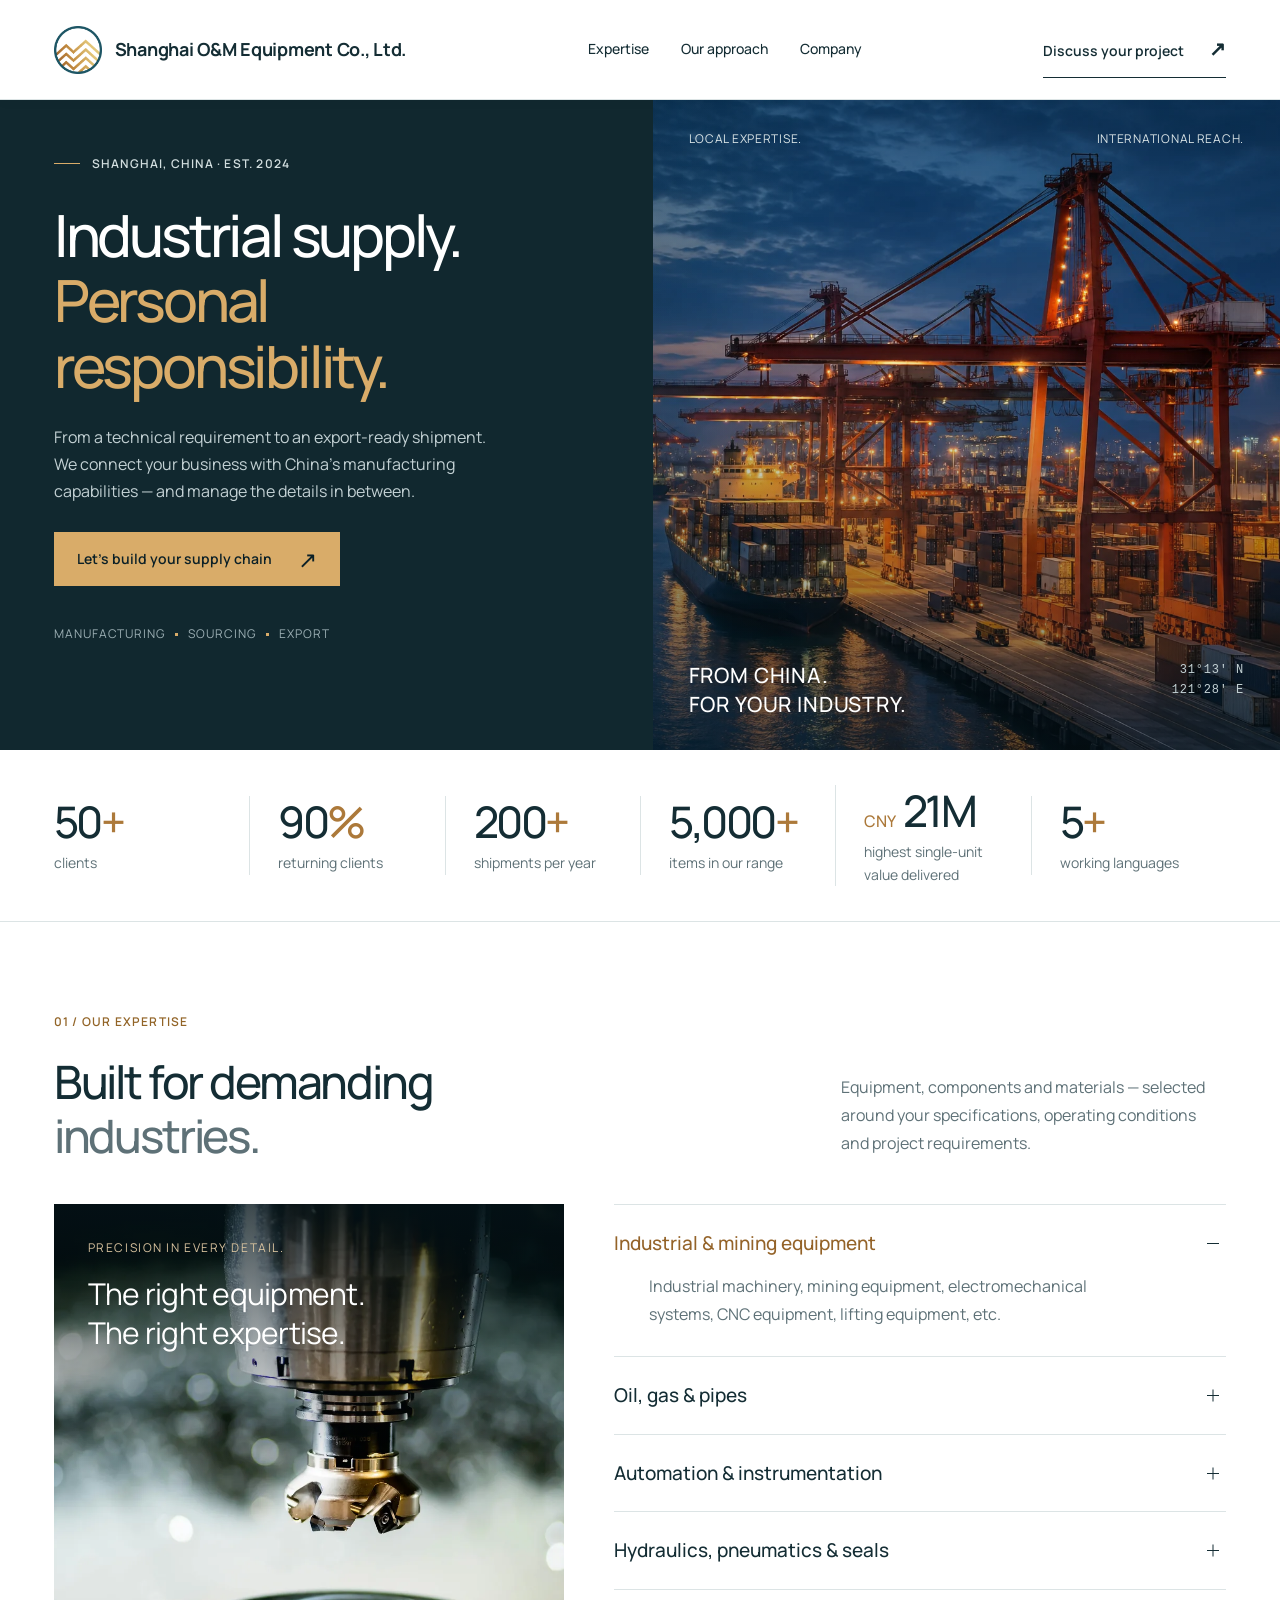
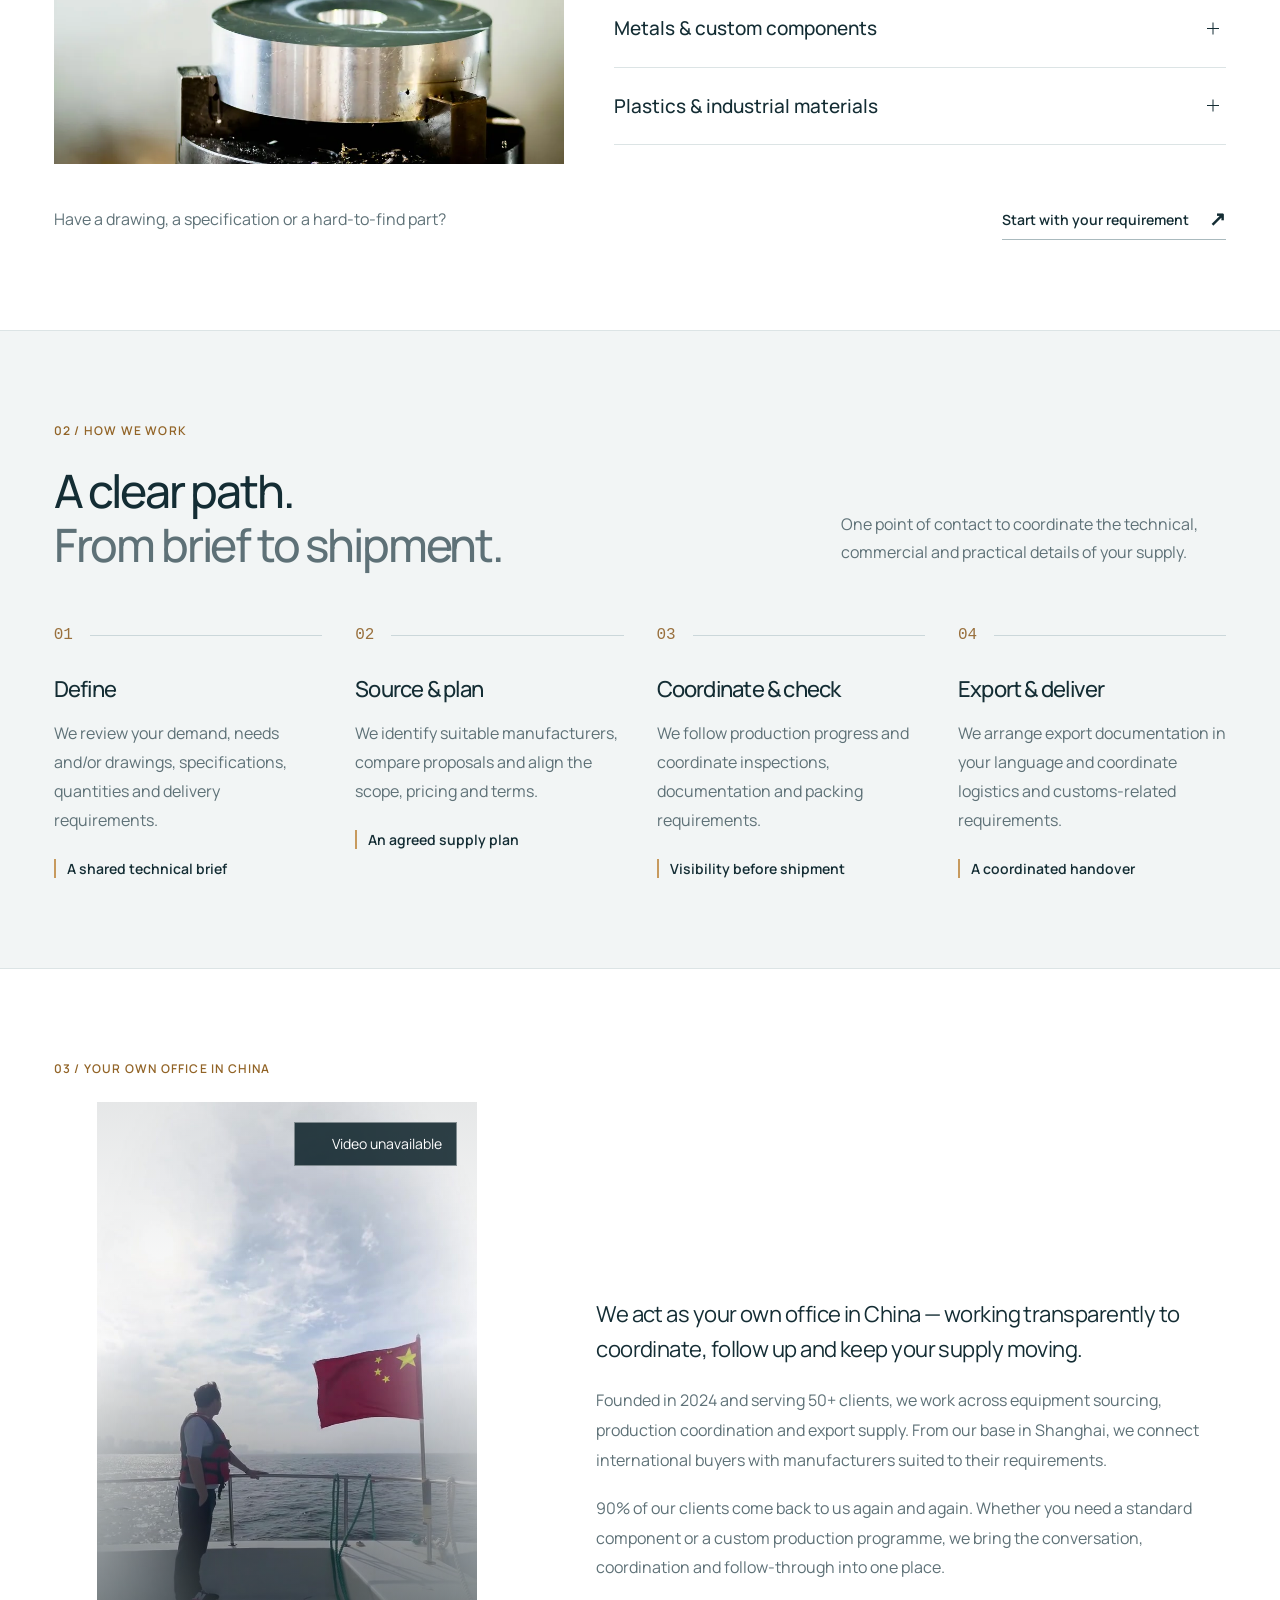
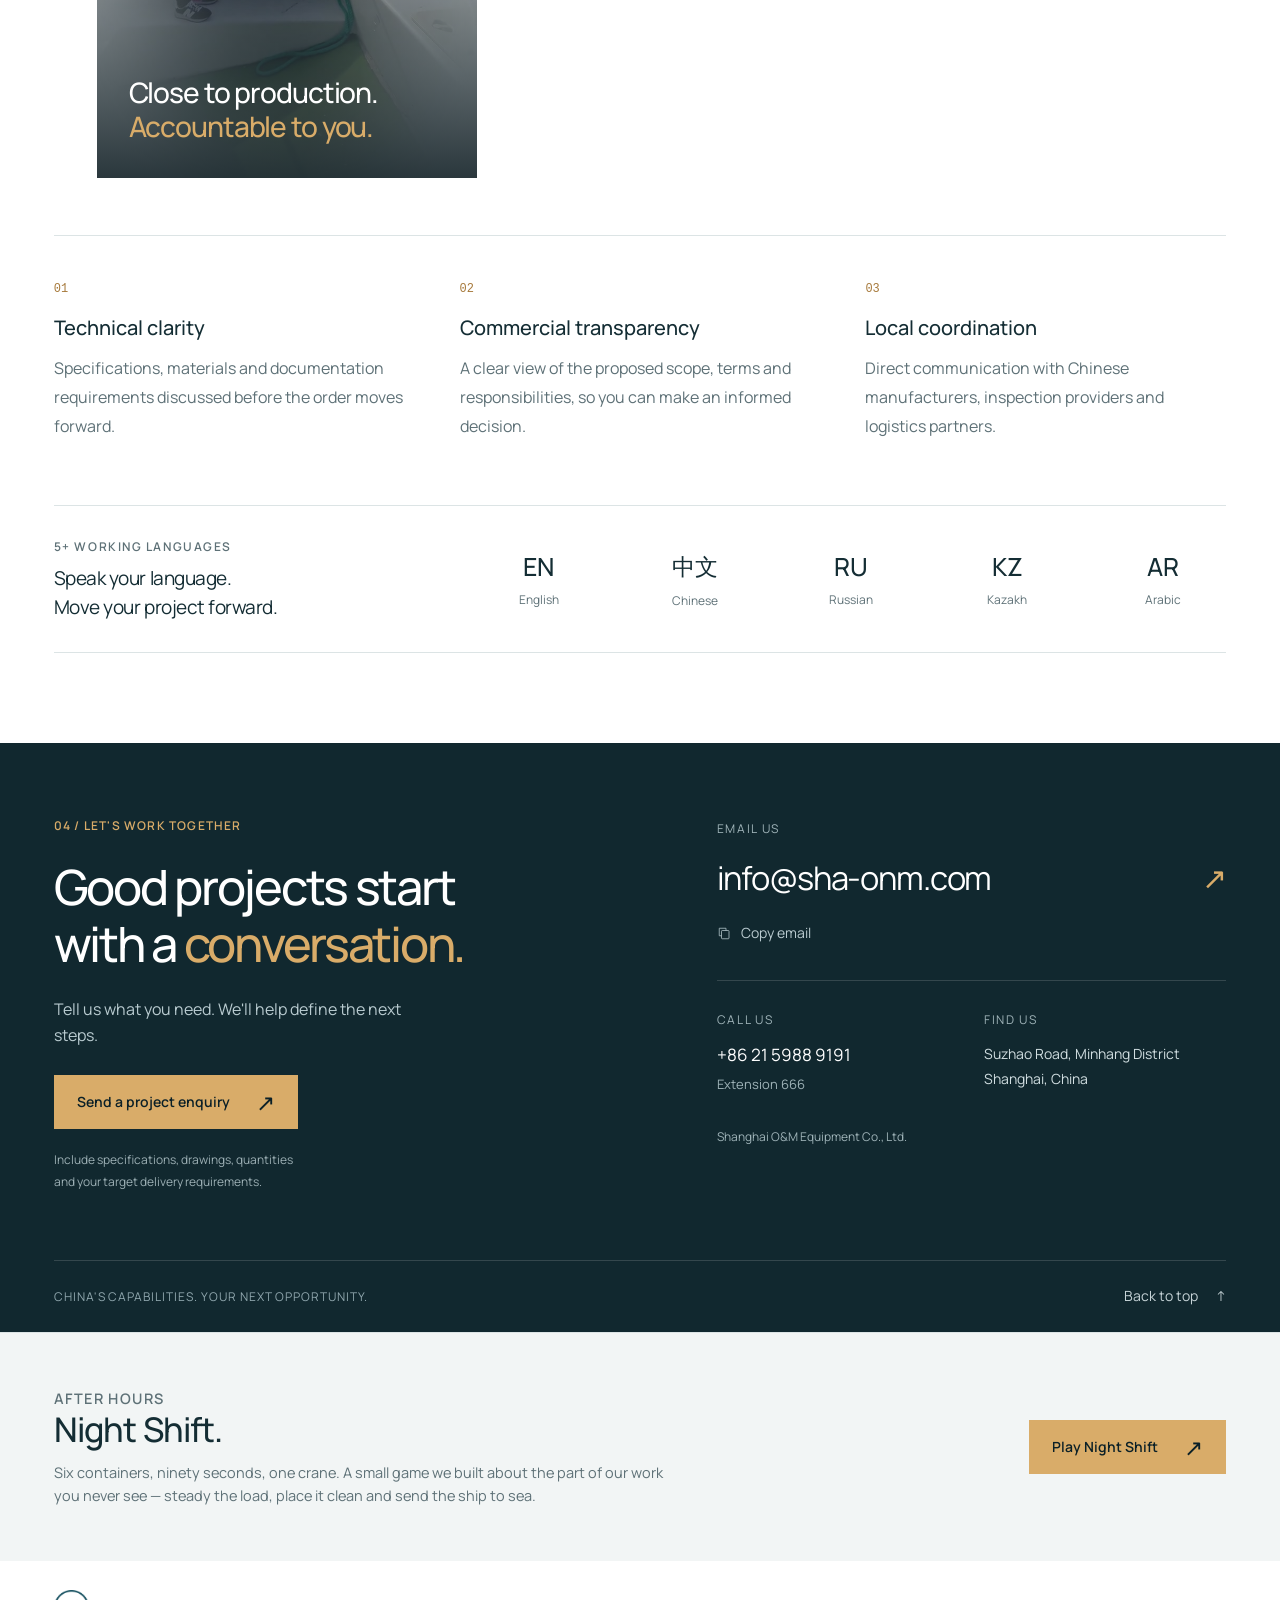
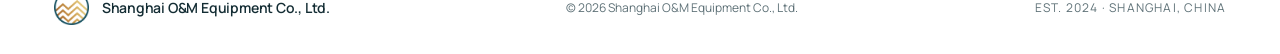
==== commit 297dfa74: "Add files via upload" ====
--- a/index.html
+++ b/index.html
@@ -5,8 +5,8 @@
 <main id="main"><section class="hero"><div class="hero-copy"><p class="eyebrow"><span class="short-line"></span> SHANGHAI, CHINA · EST. 2024</p><h1>Industrial supply.<br><em>Personal<br>responsibility.</em></h1><p class="hero-description">From a technical requirement to an export-ready shipment. We connect your business with China's manufacturing capabilities — and manage the details in between.</p><a class="button button-gold" href="#contact">Let's build your supply chain <span aria-hidden="true">↗</span></a><div class="hero-foot"><span>MANUFACTURING</span><i></i><span>SOURCING</span><i></i><span>EXPORT</span></div></div><div class="hero-visual"><img class="hero-image" src="assets/port.webp" alt="Illustrative blue-hour container port with illuminated cranes" width="1536" height="1024" fetchpriority="high"><div class="visual-top"><span>LOCAL EXPERTISE.</span><span>INTERNATIONAL REACH.</span></div><div class="visual-caption"><span>FROM CHINA.<br>FOR YOUR INDUSTRY.</span><span class="coordinate">31°13′ N<br>121°28′ E</span></div></div></section>
 <section class="proof" aria-label="Company at a glance"><div><strong class="metric">50<span>+</span></strong><p>clients</p></div><div><strong class="metric">90<span>%</span></strong><p>returning clients</p></div><div><strong class="metric">200<span>+</span></strong><p>shipments per year</p></div><div><strong class="metric">5,000<span>+</span></strong><p>items in our range</p></div><div><strong class="metric"><span class="metric-currency">CNY</span>21M</strong><p>highest single-unit<br>value delivered</p></div><div><strong class="metric">5<span>+</span></strong><p>working languages</p></div></section>
 <section class="expertise section-pad" id="expertise"><div class="section-heading"><div><p class="eyebrow section-label">01 / OUR EXPERTISE</p><h2>Built for demanding<br><span>industries.</span></h2></div><p>Equipment, components and materials — selected around your specifications, operating conditions and project requirements.</p></div>
-<div class="expertise-grid"><figure class="component-visual"><img id="expertise-visual" src="assets/cat-industrial-mining.webp" alt="CNC milling machine cutting a metal part" width="1600" height="1067" loading="lazy" decoding="async"><figcaption><span>PRECISION IN EVERY DETAIL.</span><p>The right equipment.<br>The right expertise.</p></figcaption></figure><div class="categories"><details class="category" open data-image="assets/cat-industrial-mining.webp" data-alt="CNC milling machine cutting a metal part"><summary><h3>Industrial & mining equipment</h3><span class="expand" aria-hidden="true"></span></summary><div class="category-body"><p>Industrial machinery, mining equipment, electromechanical systems, CNC equipment, lifting equipment, etc.</p></div></details><details class="category" data-image="assets/pipe-ss-system.jpg" data-alt="Bundle of steel tubes on a production line"><summary><h3>Oil, gas & pipes</h3><span class="expand" aria-hidden="true"></span></summary><div class="category-body"><p>Pipes and tubing, drilling equipment, pump housings and components, valves and spare parts for artificial lift equipment.</p></div></details><details class="category" data-image="assets/cat-automation-instrumentation.webp" data-alt="Panel of industrial pressure gauges and control valves"><summary><h3>Automation & instrumentation</h3><span class="expand" aria-hidden="true"></span></summary><div class="category-body"><p>Industrial control systems, measuring instruments, environmental monitoring instruments and industrial computing equipment.</p></div></details><details class="category" data-image="assets/cat-hydraulics-pneumatics-seals.webp" data-alt="Pneumatic actuators, hoses and fittings on a production line"><summary><h3>Hydraulics, pneumatics & seals</h3><span class="expand" aria-hidden="true"></span></summary><div class="category-body"><p>Hydraulic and pneumatic components, sealing systems, seals and high-performance sealing materials.</p></div></details><details class="category" data-image="assets/cat-metals-custom-components.webp" data-alt="Rack of metal profiles, tubes and bar stock"><summary><h3>Metals & custom components</h3><span class="expand" aria-hidden="true"></span></summary><div class="category-body"><p>Specialty steel, nonferrous alloys, forgings, bearings and mechanical parts. Production coordination through partner manufacturers for custom requirements.</p></div></details><details class="category" data-image="assets/cat-electrical-industrial-materials.webp" data-alt="Warehouse racking with palletised industrial materials"><summary><h3>Plastics & industrial materials</h3><span class="expand" aria-hidden="true"></span></summary><div class="category-body"><p>Rubber and plastic products for industrial use, electronic components and electrical equipment.</p></div></details></div></div><div class="expertise-note"><span>Have a drawing, a specification or a hard-to-find part?</span><a class="text-link" href="#contact">Start with your requirement <span aria-hidden="true">↗</span></a></div></section>
+<div class="expertise-grid"><figure class="component-visual"><img id="expertise-visual" src="assets/cat-industrial-mining.webp" alt="CNC milling machine cutting a metal part" width="1600" height="1067" loading="lazy" decoding="async"><figcaption><span>PRECISION IN EVERY DETAIL.</span><p>The right equipment.<br>The right expertise.</p></figcaption></figure><div class="categories"><details class="category" open data-image="assets/cat-industrial-mining.webp" data-alt="CNC milling machine cutting a metal part"><summary><h3>Industrial & mining equipment</h3><span class="expand" aria-hidden="true"></span></summary><div class="category-body"><p>Industrial machinery, mining equipment, electromechanical systems, CNC equipment, lifting equipment, etc.</p></div></details><details class="category" data-image="assets/pipe-ss-system.jpg" data-alt="Bundle of steel tubes on a production line"><summary><h3>Oil, gas & pipes</h3><span class="expand" aria-hidden="true"></span></summary><div class="category-body"><p>Pipes and tubing, drilling equipment, pump housings and components, valves and spare parts for artificial lift equipment.</p></div></details><details class="category" data-image="assets/cat-automation-instrumentation.webp" data-alt="Automated production line in an industrial hall"><summary><h3>Automation & instrumentation</h3><span class="expand" aria-hidden="true"></span></summary><div class="category-body"><p>Industrial control systems, measuring instruments, environmental monitoring instruments and industrial computing equipment.</p></div></details><details class="category" data-image="assets/cat-hydraulics-pneumatics-seals.webp" data-alt="Pneumatic actuators, hoses and fittings on a production line"><summary><h3>Hydraulics, pneumatics & seals</h3><span class="expand" aria-hidden="true"></span></summary><div class="category-body"><p>Hydraulic and pneumatic components, sealing systems, seals and high-performance sealing materials.</p></div></details><details class="category" data-image="assets/cat-metals-custom-components.webp" data-alt="Rack of metal profiles, tubes and bar stock"><summary><h3>Metals & custom components</h3><span class="expand" aria-hidden="true"></span></summary><div class="category-body"><p>Specialty steel, nonferrous alloys, forgings, bearings and mechanical parts. Production coordination through partner manufacturers for custom requirements.</p></div></details><details class="category" data-image="assets/cat-electrical-industrial-materials.webp" data-alt="Warehouse racking with palletised industrial materials"><summary><h3>Plastics & industrial materials</h3><span class="expand" aria-hidden="true"></span></summary><div class="category-body"><p>Rubber and plastic products for industrial use, electronic components and electrical equipment.</p></div></details></div></div><div class="expertise-note"><span>Have a drawing, a specification or a hard-to-find part?</span><a class="text-link" href="#contact">Start with your requirement <span aria-hidden="true">↗</span></a></div></section>
 <section class="approach section-pad" id="approach"><div class="section-heading"><div><p class="eyebrow section-label">02 / HOW WE WORK</p><h2>A clear path.<br><span>From brief to shipment.</span></h2></div><p>One point of contact to coordinate the technical, commercial and practical details of your supply.</p></div><div class="steps"><article class="step"><div class="step-top"><span>01</span><span class="step-line"></span></div><h3>Define</h3><p>We review your demand, needs and/or drawings, specifications, quantities and delivery requirements.</p><span class="step-result">A shared technical brief</span></article><article class="step"><div class="step-top"><span>02</span><span class="step-line"></span></div><h3>Source & plan</h3><p>We identify suitable manufacturers, compare proposals and align the scope, pricing and terms.</p><span class="step-result">An agreed supply plan</span></article><article class="step"><div class="step-top"><span>03</span><span class="step-line"></span></div><h3>Coordinate & check</h3><p>We follow production progress and coordinate inspections, documentation and packing requirements.</p><span class="step-result">Visibility before shipment</span></article><article class="step"><div class="step-top"><span>04</span><span class="step-line"></span></div><h3>Export & deliver</h3><p>We arrange export documentation in your language and coordinate logistics and customs-related requirements.</p><span class="step-result">A coordinated handover</span></article></div></section>
 <section class="company section-pad" id="about"><p class="eyebrow section-label">03 / YOUR OWN OFFICE IN CHINA</p><div class="company-main"><figure class="company-visual"><video id="office-video" class="office-video" muted loop playsinline preload="none" poster="assets/office-poster.jpg" data-src="assets/office-loop.mp4" aria-label="Company video, without sound"></video><figcaption><h2>Close to production.<br><span>Accountable to you.</span></h2></figcaption><button class="video-toggle" type="button" aria-controls="office-video" aria-label="Play video" hidden><span class="video-toggle-icon" aria-hidden="true">▶</span><span class="video-toggle-label">Play video</span></button></figure><div class="company-copy"><p class="lead">We act as your own office in China — working transparently to coordinate, follow up and keep your supply moving.</p><p>Founded in 2024 and serving 50+ clients, we work across equipment sourcing, production coordination and export supply. From our base in Shanghai, we connect international buyers with manufacturers suited to their requirements.</p><p>90% of our clients come back to us again and again. Whether you need a standard component or a custom production programme, we bring the conversation, coordination and follow-through into one place.</p></div></div><div class="values"><article><span class="value-mark" aria-hidden="true">01</span><h3>Technical clarity</h3><p>Specifications, materials and documentation requirements discussed before the order moves forward.</p></article><article><span class="value-mark" aria-hidden="true">02</span><h3>Commercial transparency</h3><p>A clear view of the proposed scope, terms and responsibilities, so you can make an informed decision.</p></article><article><span class="value-mark" aria-hidden="true">03</span><h3>Local coordination</h3><p>Direct communication with Chinese manufacturers, inspection providers and logistics partners.</p></article></div><div class="languages"><div><span class="eyebrow">5+ WORKING LANGUAGES</span><p>Speak your language.<br>Move your project forward.</p></div><ul aria-label="Working languages"><li><span>EN</span>English</li><li><span lang="zh">中文</span>Chinese</li><li><span>RU</span>Russian</li><li><span>KZ</span>Kazakh</li><li><span>AR</span>Arabic</li></ul></div></section>
-<section class="contact section-pad" id="contact"><div class="contact-top"><div><p class="eyebrow section-label">04 / LET'S WORK TOGETHER</p><h2>Good projects start<br>with a <span>conversation.</span></h2><p class="contact-intro">Tell us what you need. We'll help define the next steps.</p><a class="button button-gold" href="mailto:info@sha-onm.com?subject=Project%20enquiry%20%7C%20Shanghai%20O%26M&body=Hello%20Shanghai%20O%26M%20team%2C%0A%0AWe%20would%20like%20to%20discuss%20the%20following%20requirement%3A%0A%0AEquipment%20or%20part%3A%20%0ASpecifications%20or%20standards%3A%20%0AQuantity%3A%20%0ADelivery%20destination%3A%20%0ATarget%20delivery%20date%3A%20%0A%0ACompany%3A%20%0AContact%20name%3A%20%0A%0A">Send a project enquiry <span aria-hidden="true">↗</span></a><p class="contact-hint">Include specifications, drawings, quantities<br>and your target delivery requirements.</p></div><div class="contact-details"><div class="email-block"><span class="contact-label">EMAIL US</span><a class="email-address" href="mailto:info@sha-onm.com">info@sha-onm.com <span aria-hidden="true">↗</span></a><div class="copy-row"><button class="copy-email" type="button" aria-label="Copy email address"><svg width="15" height="15" viewBox="0 0 20 20" fill="none" aria-hidden="true"><rect x="6" y="6" width="10" height="11" rx="1" stroke="currentColor"/><path d="M12 6V3H3v10h3" stroke="currentColor"/></svg>Copy email</button><span id="copy-status" role="status" aria-live="polite"></span></div></div><div class="contact-bottom"><div><span class="contact-label">CALL US</span><a class="phone" href="tel:+862159889191;ext=666">+86 21 5988 9191</a><p>Extension 666</p></div><div><span class="contact-label">FIND US</span><address>Suzhao Road, Minhang District<br>Shanghai, China</address></div></div><div class="company-legal">Shanghai O&M Equipment Co., Ltd.</div></div></div><div class="contact-line"><span>CHINA'S CAPABILITIES. YOUR NEXT OPPORTUNITY.</span><a href="#main">Back to top <span aria-hidden="true">↑</span></a></div></section>
+<section class="contact section-pad" id="contact"><div class="contact-top"><div><p class="eyebrow section-label">04 / LET'S WORK TOGETHER</p><h2>Good projects start<br>with a <span>conversation.</span></h2><p class="contact-intro">Tell us what you need. We'll help define the next steps.</p><a class="button button-gold" href="mailto:info@sha-onm.com?subject=Project%20enquiry%20%7C%20Shanghai%20O%26M&body=Hello%20Shanghai%20O%26M%20team%2C%0A%0AWe%20would%20like%20to%20discuss%20the%20following%20requirement%3A%0A%0AEquipment%20or%20part%3A%20%0ASpecifications%20or%20standards%3A%20%0AQuantity%3A%20%0ADelivery%20destination%3A%20%0ATarget%20delivery%20date%3A%20%0A%0ACompany%3A%20%0AContact%20name%3A%20%0A%0A">Send a project enquiry <span aria-hidden="true">↗</span></a><p class="contact-hint">Include specifications, drawings, quantities<br>and your target delivery requirements.</p></div><div class="contact-details"><div class="email-block"><span class="contact-label">EMAIL US</span><a class="email-address" href="mailto:info@sha-onm.com">info@sha-onm.com <span aria-hidden="true">↗</span></a><div class="copy-row"><button class="copy-email" type="button" aria-label="Copy email address"><svg width="15" height="15" viewBox="0 0 20 20" fill="none" aria-hidden="true"><rect x="6" y="6" width="10" height="11" rx="1" stroke="currentColor"/><path d="M12 6V3H3v10h3" stroke="currentColor"/></svg>Copy email</button><span id="copy-status" role="status" aria-live="polite"></span></div></div><div class="contact-bottom"><div><span class="contact-label">CALL US</span><a class="phone" href="tel:+862159889191;ext=666">+86 21 5988 9191</a><p>Extension 666</p></div><div><span class="contact-label">FIND US</span><address>Suzhao Road, Minhang District<br>Shanghai, China</address></div></div><div class="company-legal">Shanghai O&M Equipment Co., Ltd.</div></div></div><div class="contact-line"><span>CHINA'S CAPABILITIES. YOUR NEXT OPPORTUNITY.</span><a href="#main">Back to top <span aria-hidden="true">↑</span></a></div></section><section class="after-hours section-pad" aria-labelledby="after-hours-title"><div class="after-hours-text"><p class="eyebrow section-label">AFTER HOURS</p><h2 id="after-hours-title">Night Shift.</h2><p>Six containers, ninety seconds, one crane. A small game we built about the part of our work you never see &mdash; steady the load, place it clean and send the ship to sea.</p></div><a class="button button-gold after-hours-cta" href="night-shift/index.html">Play Night Shift <span aria-hidden="true">&#8599;</span></a></section>
 </main><footer class="footer"><a class="brand" href="#" aria-label="Shanghai O&M home"><img src="assets/favicon.png" width="35" height="35" alt=""><span>Shanghai O&amp;M Equipment Co., Ltd.</span></a><p>© <span id="year">2026</span> Shanghai O&M Equipment Co., Ltd.</p><span>EST. 2024 · SHANGHAI, CHINA</span></footer><script src="app.js" defer></script></body></html>
--- a/sections.css
+++ b/sections.css
@@ -43,3 +43,10 @@
 @media(max-width:720px){.company .company-main{grid-template-columns:1fr}.company-visual{min-height:0;max-width:380px}.company .company-visual h2{font-size:clamp(1.6rem,6.8vw,2rem)}}
 
 .proof .metric-currency{font-size:1rem;letter-spacing:0;margin-right:.4em}
+
+.after-hours{background:var(--pale);border-top:1px solid var(--line);display:flex;gap:40px;align-items:center;justify-content:space-between;flex-wrap:wrap;padding-top:54px;padding-bottom:54px}
+.after-hours-text{max-width:620px}
+.after-hours h2{font-size:34px;line-height:1.15;letter-spacing:-.025em;margin:0 0 12px}
+.after-hours-text p{color:var(--muted);font-size:14.5px;line-height:1.6;margin:0}
+.after-hours-cta{flex:none}
+@media(max-width:760px){.after-hours{gap:26px;padding-top:44px;padding-bottom:44px}.after-hours h2{font-size:28px}.after-hours-cta{width:100%;justify-content:center}}
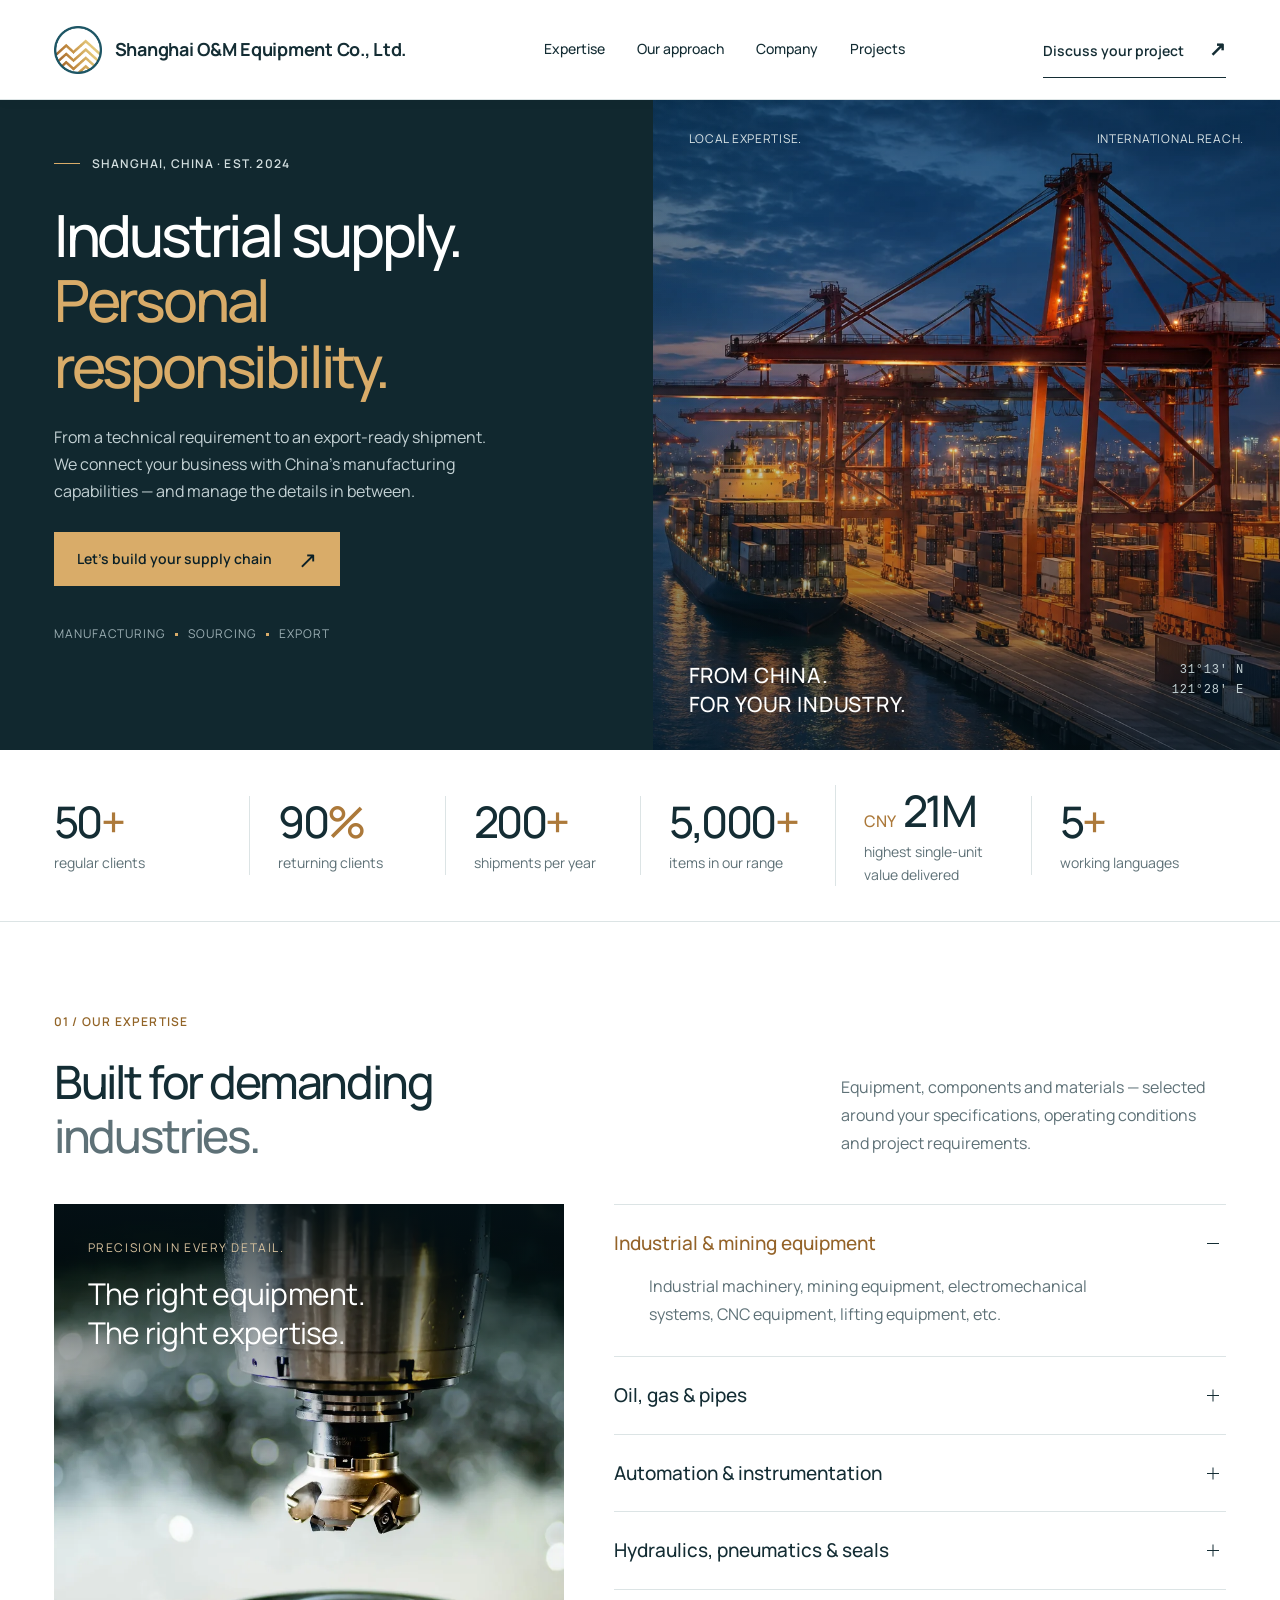
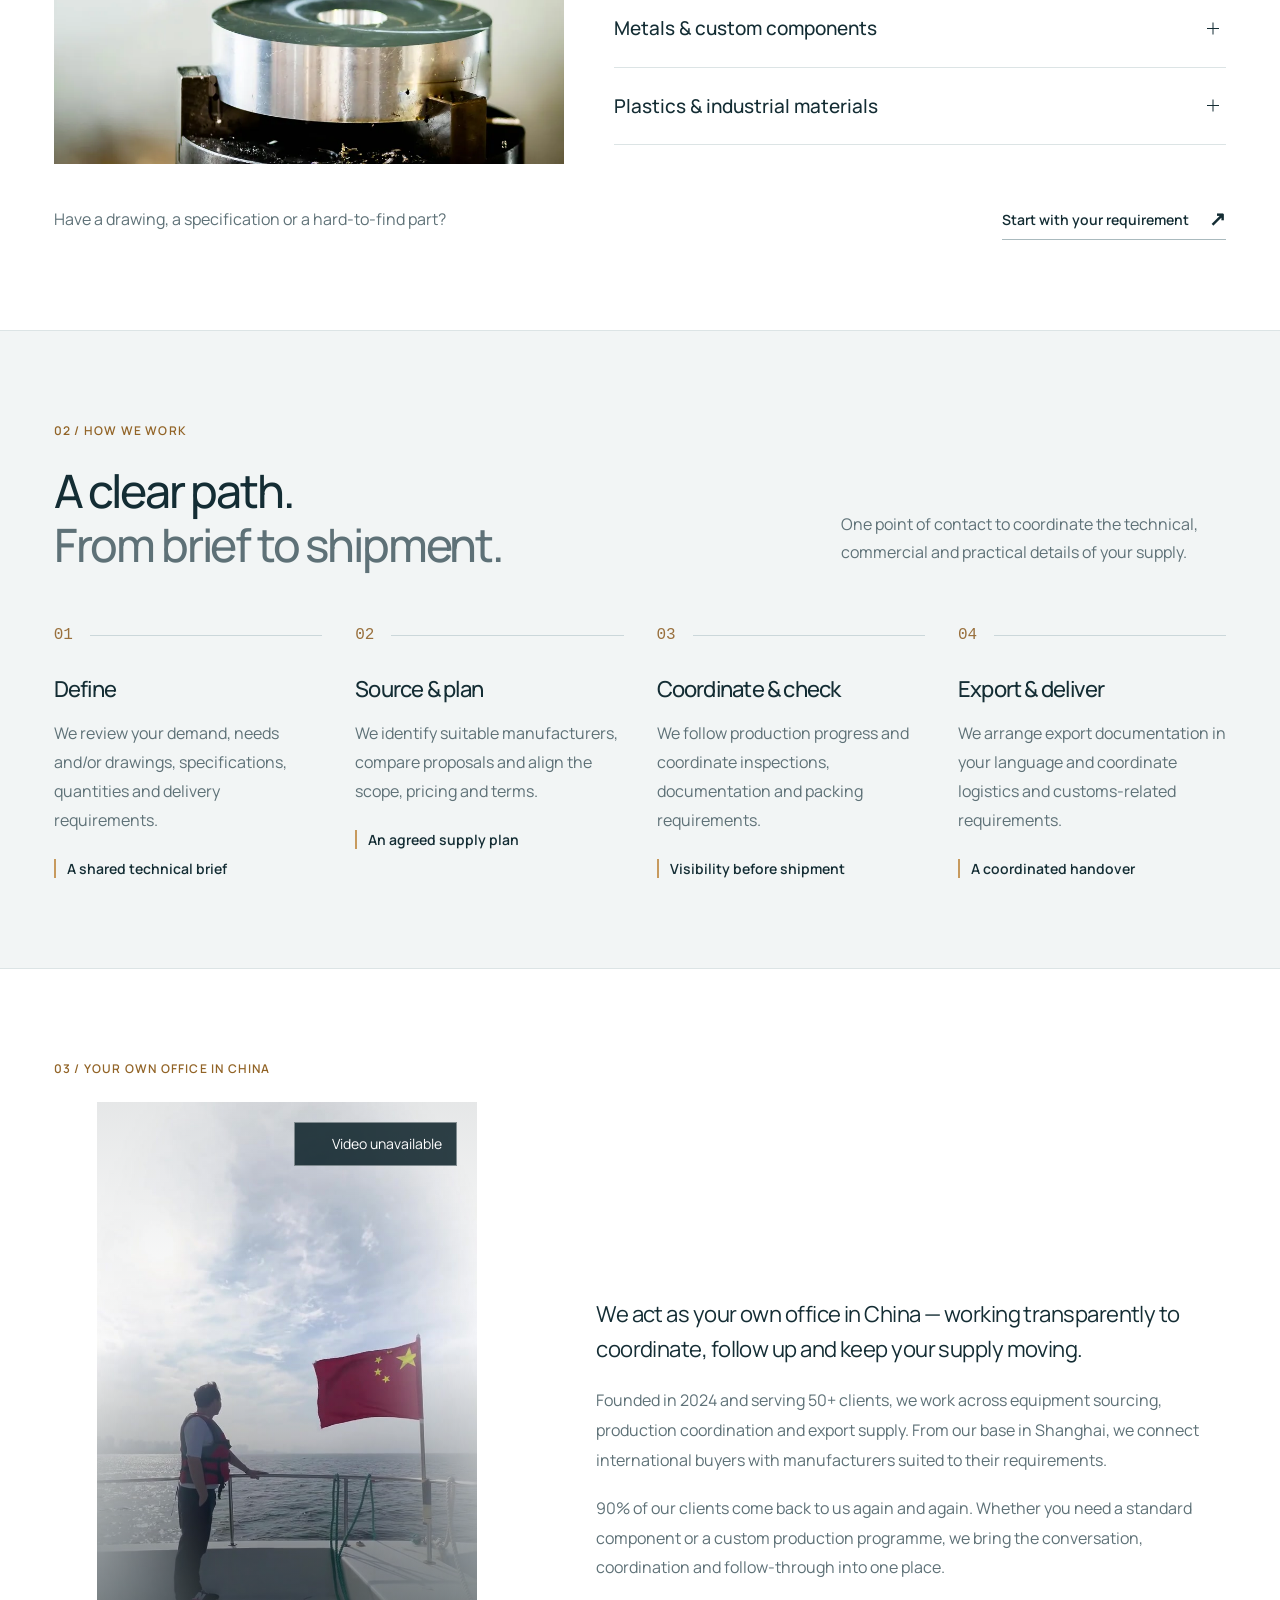
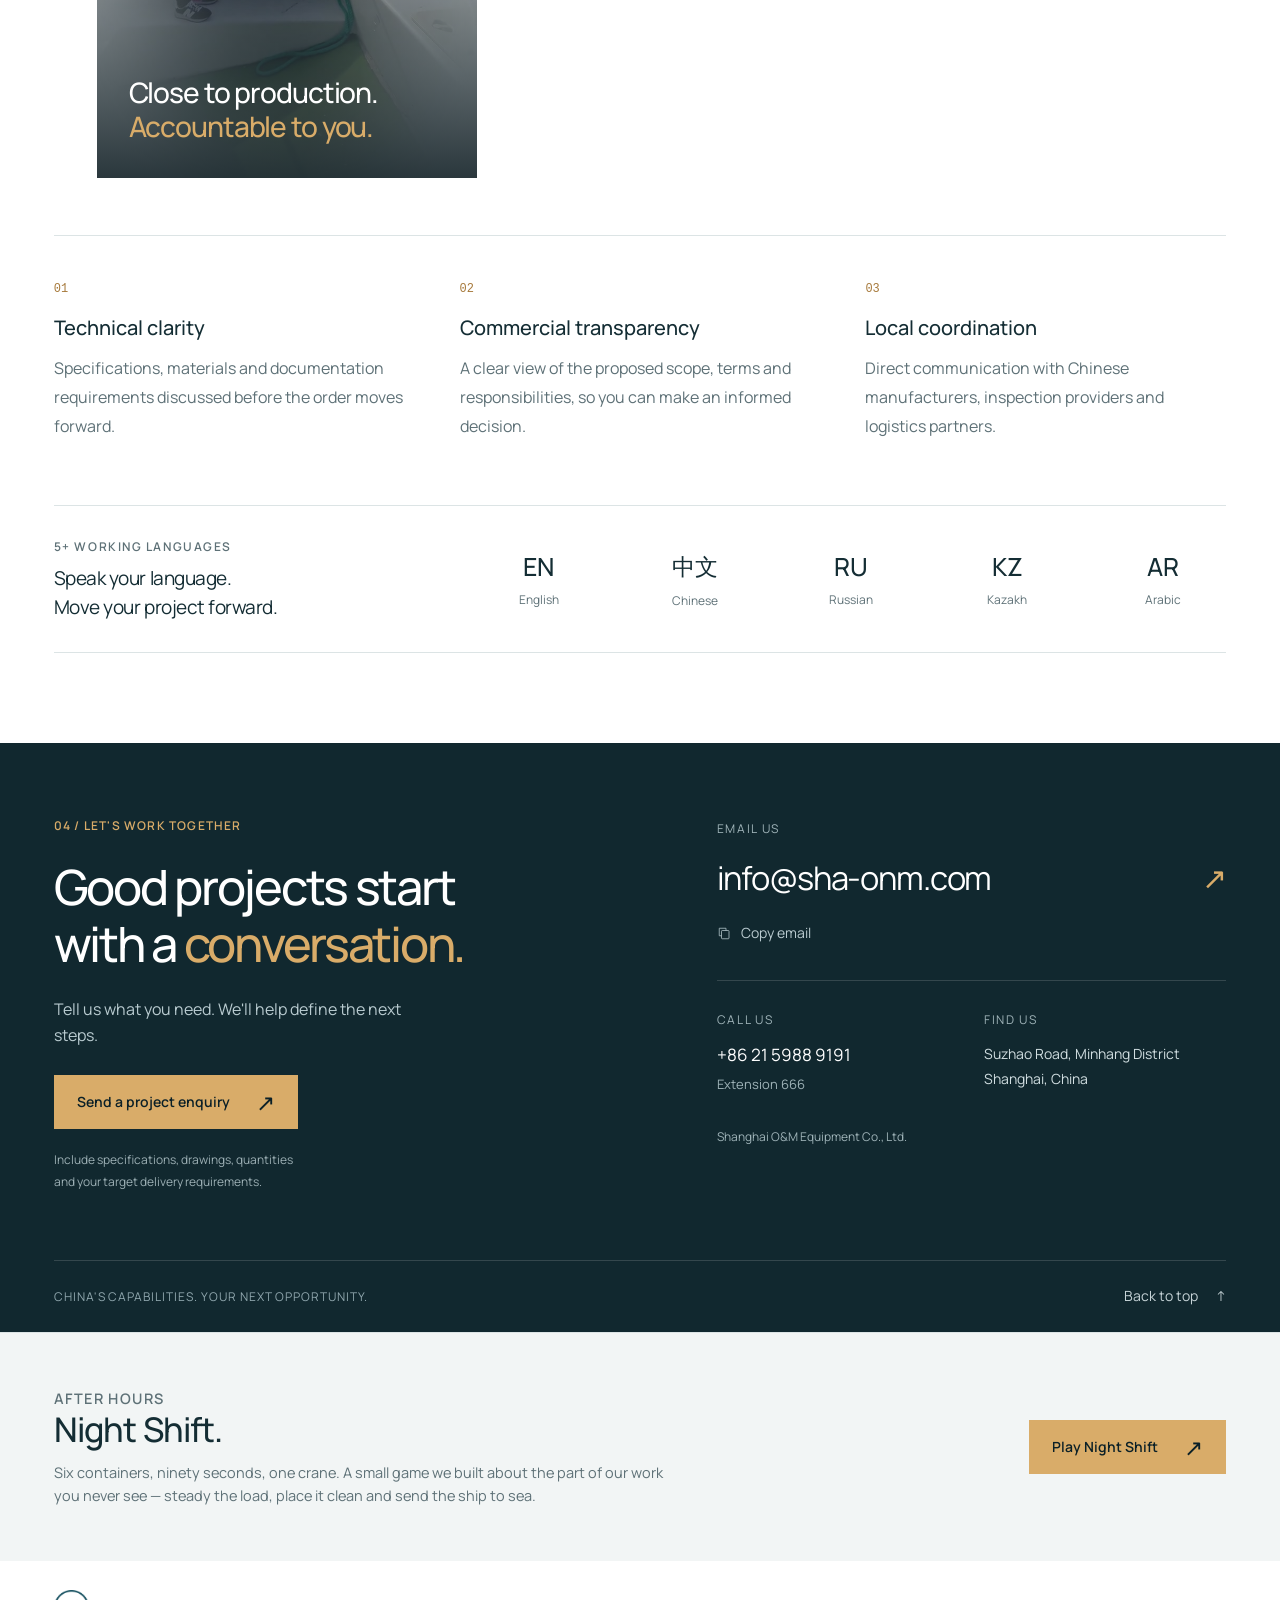
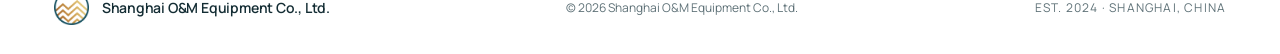
==== commit 2fc19cf4: "Add Projects link to navigation, 50+ regular clients" ====
--- a/index.html
+++ b/index.html
@@ -1,9 +1,9 @@
 <!DOCTYPE html>
 <html lang="en"><head><meta charset="UTF-8"><meta name="viewport" content="width=device-width,initial-scale=1"><meta name="robots" content="noindex, nofollow"><title>Shanghai O&M — Industrial supply. Personal responsibility.</title><meta name="description" content="Industrial equipment, custom components and export supply from China. Shanghai O&M connects your technical requirements with Chinese manufacturing. Established 2024. 50+ clients."><link rel="icon" type="image/png" href="assets/favicon.png"><link rel="preload" href="assets/fonts/manrope-500.ttf" as="font" type="font/ttf" crossorigin><link rel="stylesheet" href="styles.css"><link rel="stylesheet" href="sections.css"><meta name="theme-color" content="#11282f"><meta property="og:type" content="website"><meta property="og:site_name" content="Shanghai O&M Equipment Co., Ltd."><meta property="og:title" content="Shanghai O&M Equipment Co., Ltd."><meta property="og:description" content="We manufacture, source and deliver industrial equipment from China. Production cooperation, custom-engineered components, export and delivery."><meta property="og:image" content="https://sha-onm.com/og.png"><meta name="twitter:card" content="summary_large_image"><meta name="twitter:title" content="Shanghai O&M Equipment Co., Ltd."><meta name="twitter:description" content="We manufacture, source and deliver industrial equipment from China."><meta name="twitter:image" content="https://sha-onm.com/og.png"></head>
 <body><a class="skip" href="#main">Skip to content</a>
-<header class="header"><a class="brand" href="#" aria-label="Shanghai O&M home"><img src="assets/favicon.png" width="48" height="48" alt=""><span>Shanghai O&amp;M Equipment Co., Ltd.</span></a><nav aria-label="Main navigation"><a href="#expertise">Expertise</a><a href="#approach">Our approach</a><a href="#about">Company</a></nav><a class="header-cta" href="#contact">Discuss your project <span aria-hidden="true">↗</span></a><button class="menu-toggle" aria-label="Open menu" aria-expanded="false" aria-controls="mobile-nav"><span></span><span></span></button><nav id="mobile-nav" class="mobile-nav" aria-label="Mobile navigation" hidden><a href="#expertise">Expertise</a><a href="#approach">Our approach</a><a href="#about">Company</a><a href="#contact">Discuss your project</a></nav></header>
+<header class="header"><a class="brand" href="#" aria-label="Shanghai O&M home"><img src="assets/favicon.png" width="48" height="48" alt=""><span>Shanghai O&amp;M Equipment Co., Ltd.</span></a><nav aria-label="Main navigation"><a href="#expertise">Expertise</a><a href="#approach">Our approach</a><a href="#about">Company</a><a href="projects/">Projects</a></nav><a class="header-cta" href="#contact">Discuss your project <span aria-hidden="true">↗</span></a><button class="menu-toggle" aria-label="Open menu" aria-expanded="false" aria-controls="mobile-nav"><span></span><span></span></button><nav id="mobile-nav" class="mobile-nav" aria-label="Mobile navigation" hidden><a href="#expertise">Expertise</a><a href="#approach">Our approach</a><a href="#about">Company</a><a href="projects/">Projects</a><a href="#contact">Discuss your project</a></nav></header>
 <main id="main"><section class="hero"><div class="hero-copy"><p class="eyebrow"><span class="short-line"></span> SHANGHAI, CHINA · EST. 2024</p><h1>Industrial supply.<br><em>Personal<br>responsibility.</em></h1><p class="hero-description">From a technical requirement to an export-ready shipment. We connect your business with China's manufacturing capabilities — and manage the details in between.</p><a class="button button-gold" href="#contact">Let's build your supply chain <span aria-hidden="true">↗</span></a><div class="hero-foot"><span>MANUFACTURING</span><i></i><span>SOURCING</span><i></i><span>EXPORT</span></div></div><div class="hero-visual"><img class="hero-image" src="assets/port.webp" alt="Illustrative blue-hour container port with illuminated cranes" width="1536" height="1024" fetchpriority="high"><div class="visual-top"><span>LOCAL EXPERTISE.</span><span>INTERNATIONAL REACH.</span></div><div class="visual-caption"><span>FROM CHINA.<br>FOR YOUR INDUSTRY.</span><span class="coordinate">31°13′ N<br>121°28′ E</span></div></div></section>
-<section class="proof" aria-label="Company at a glance"><div><strong class="metric">50<span>+</span></strong><p>clients</p></div><div><strong class="metric">90<span>%</span></strong><p>returning clients</p></div><div><strong class="metric">200<span>+</span></strong><p>shipments per year</p></div><div><strong class="metric">5,000<span>+</span></strong><p>items in our range</p></div><div><strong class="metric"><span class="metric-currency">CNY</span>21M</strong><p>highest single-unit<br>value delivered</p></div><div><strong class="metric">5<span>+</span></strong><p>working languages</p></div></section>
+<section class="proof" aria-label="Company at a glance"><div><strong class="metric">50<span>+</span></strong><p>regular clients</p></div><div><strong class="metric">90<span>%</span></strong><p>returning clients</p></div><div><strong class="metric">200<span>+</span></strong><p>shipments per year</p></div><div><strong class="metric">5,000<span>+</span></strong><p>items in our range</p></div><div><strong class="metric"><span class="metric-currency">CNY</span>21M</strong><p>highest single-unit<br>value delivered</p></div><div><strong class="metric">5<span>+</span></strong><p>working languages</p></div></section>
 <section class="expertise section-pad" id="expertise"><div class="section-heading"><div><p class="eyebrow section-label">01 / OUR EXPERTISE</p><h2>Built for demanding<br><span>industries.</span></h2></div><p>Equipment, components and materials — selected around your specifications, operating conditions and project requirements.</p></div>
 <div class="expertise-grid"><figure class="component-visual"><img id="expertise-visual" src="assets/cat-industrial-mining.webp" alt="CNC milling machine cutting a metal part" width="1600" height="1067" loading="lazy" decoding="async"><figcaption><span>PRECISION IN EVERY DETAIL.</span><p>The right equipment.<br>The right expertise.</p></figcaption></figure><div class="categories"><details class="category" open data-image="assets/cat-industrial-mining.webp" data-alt="CNC milling machine cutting a metal part"><summary><h3>Industrial & mining equipment</h3><span class="expand" aria-hidden="true"></span></summary><div class="category-body"><p>Industrial machinery, mining equipment, electromechanical systems, CNC equipment, lifting equipment, etc.</p></div></details><details class="category" data-image="assets/pipe-ss-system.jpg" data-alt="Bundle of steel tubes on a production line"><summary><h3>Oil, gas & pipes</h3><span class="expand" aria-hidden="true"></span></summary><div class="category-body"><p>Pipes and tubing, drilling equipment, pump housings and components, valves and spare parts for artificial lift equipment.</p></div></details><details class="category" data-image="assets/cat-automation-instrumentation.webp" data-alt="Automated production line in an industrial hall"><summary><h3>Automation & instrumentation</h3><span class="expand" aria-hidden="true"></span></summary><div class="category-body"><p>Industrial control systems, measuring instruments, environmental monitoring instruments and industrial computing equipment.</p></div></details><details class="category" data-image="assets/cat-hydraulics-pneumatics-seals.webp" data-alt="Pneumatic actuators, hoses and fittings on a production line"><summary><h3>Hydraulics, pneumatics & seals</h3><span class="expand" aria-hidden="true"></span></summary><div class="category-body"><p>Hydraulic and pneumatic components, sealing systems, seals and high-performance sealing materials.</p></div></details><details class="category" data-image="assets/cat-metals-custom-components.webp" data-alt="Rack of metal profiles, tubes and bar stock"><summary><h3>Metals & custom components</h3><span class="expand" aria-hidden="true"></span></summary><div class="category-body"><p>Specialty steel, nonferrous alloys, forgings, bearings and mechanical parts. Production coordination through partner manufacturers for custom requirements.</p></div></details><details class="category" data-image="assets/cat-electrical-industrial-materials.webp" data-alt="Warehouse racking with palletised industrial materials"><summary><h3>Plastics & industrial materials</h3><span class="expand" aria-hidden="true"></span></summary><div class="category-body"><p>Rubber and plastic products for industrial use, electronic components and electrical equipment.</p></div></details></div></div><div class="expertise-note"><span>Have a drawing, a specification or a hard-to-find part?</span><a class="text-link" href="#contact">Start with your requirement <span aria-hidden="true">↗</span></a></div></section>
 <section class="approach section-pad" id="approach"><div class="section-heading"><div><p class="eyebrow section-label">02 / HOW WE WORK</p><h2>A clear path.<br><span>From brief to shipment.</span></h2></div><p>One point of contact to coordinate the technical, commercial and practical details of your supply.</p></div><div class="steps"><article class="step"><div class="step-top"><span>01</span><span class="step-line"></span></div><h3>Define</h3><p>We review your demand, needs and/or drawings, specifications, quantities and delivery requirements.</p><span class="step-result">A shared technical brief</span></article><article class="step"><div class="step-top"><span>02</span><span class="step-line"></span></div><h3>Source & plan</h3><p>We identify suitable manufacturers, compare proposals and align the scope, pricing and terms.</p><span class="step-result">An agreed supply plan</span></article><article class="step"><div class="step-top"><span>03</span><span class="step-line"></span></div><h3>Coordinate & check</h3><p>We follow production progress and coordinate inspections, documentation and packing requirements.</p><span class="step-result">Visibility before shipment</span></article><article class="step"><div class="step-top"><span>04</span><span class="step-line"></span></div><h3>Export & deliver</h3><p>We arrange export documentation in your language and coordinate logistics and customs-related requirements.</p><span class="step-result">A coordinated handover</span></article></div></section>
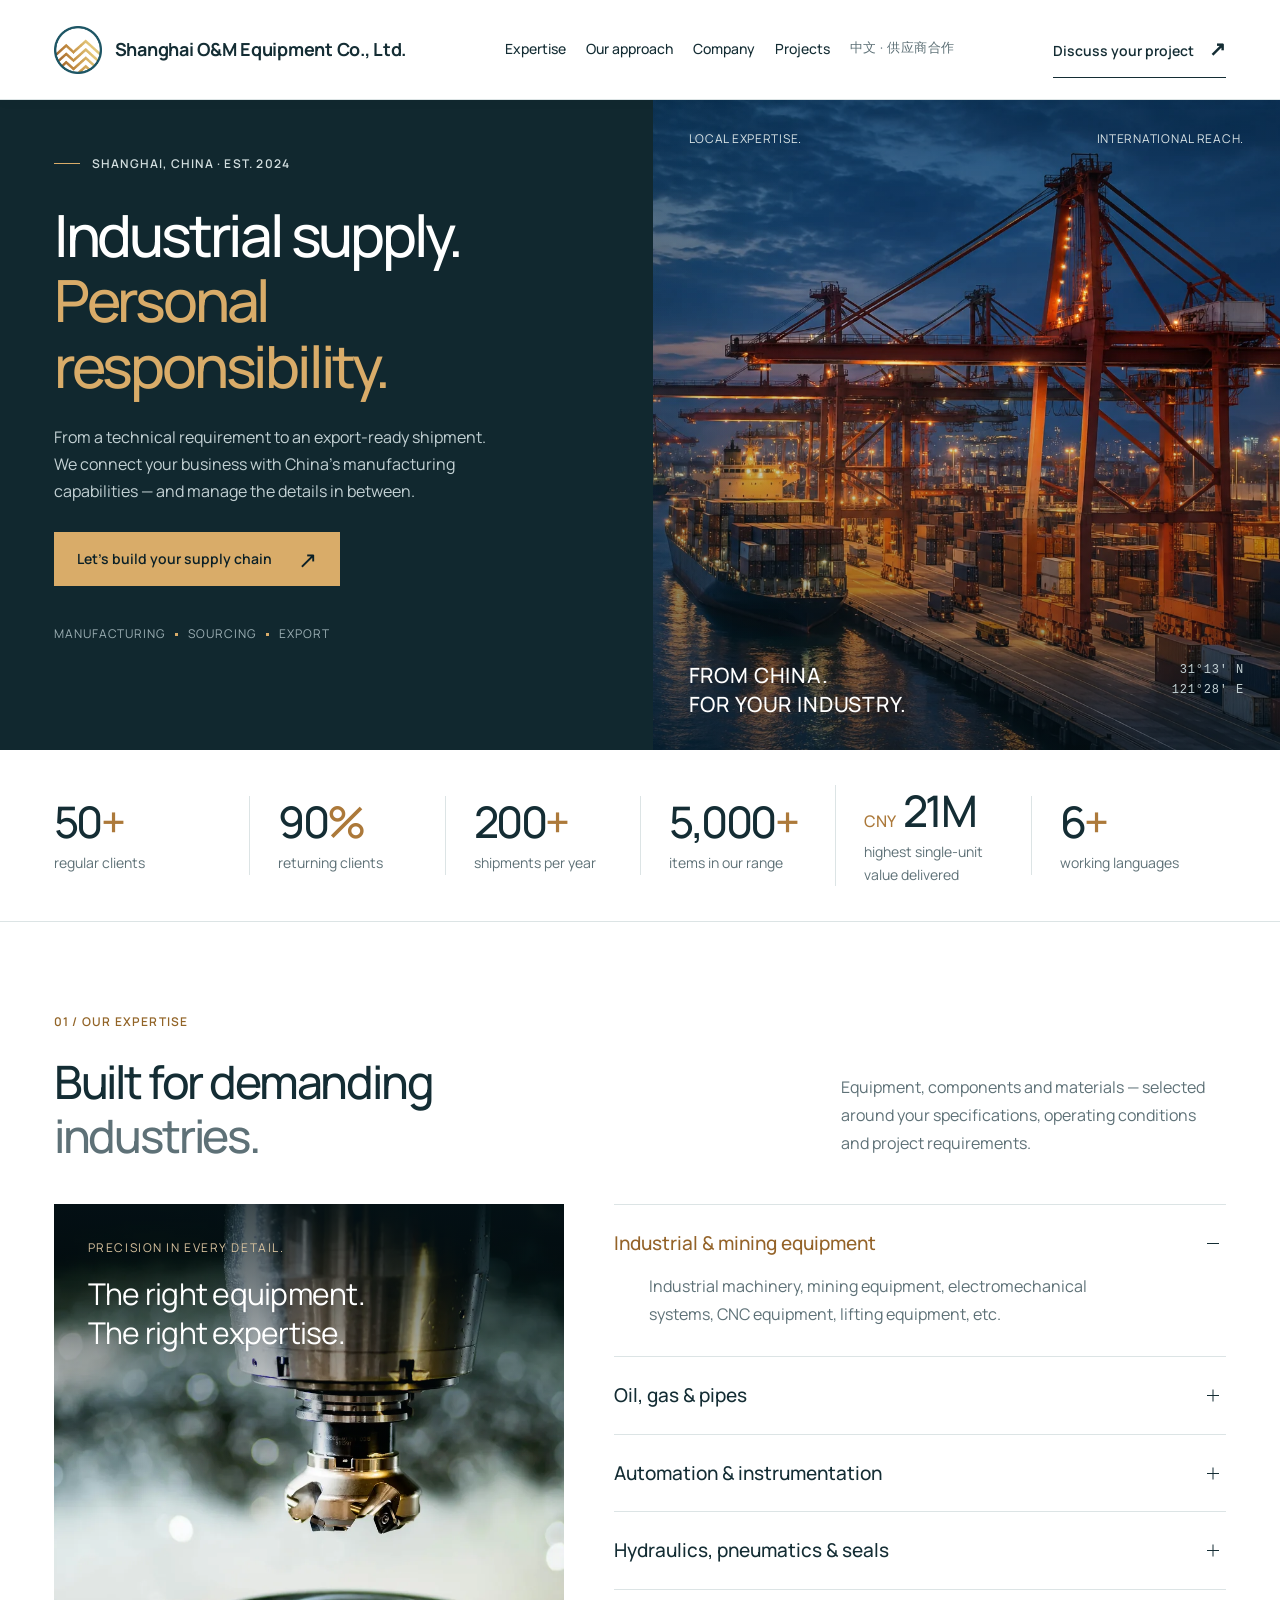
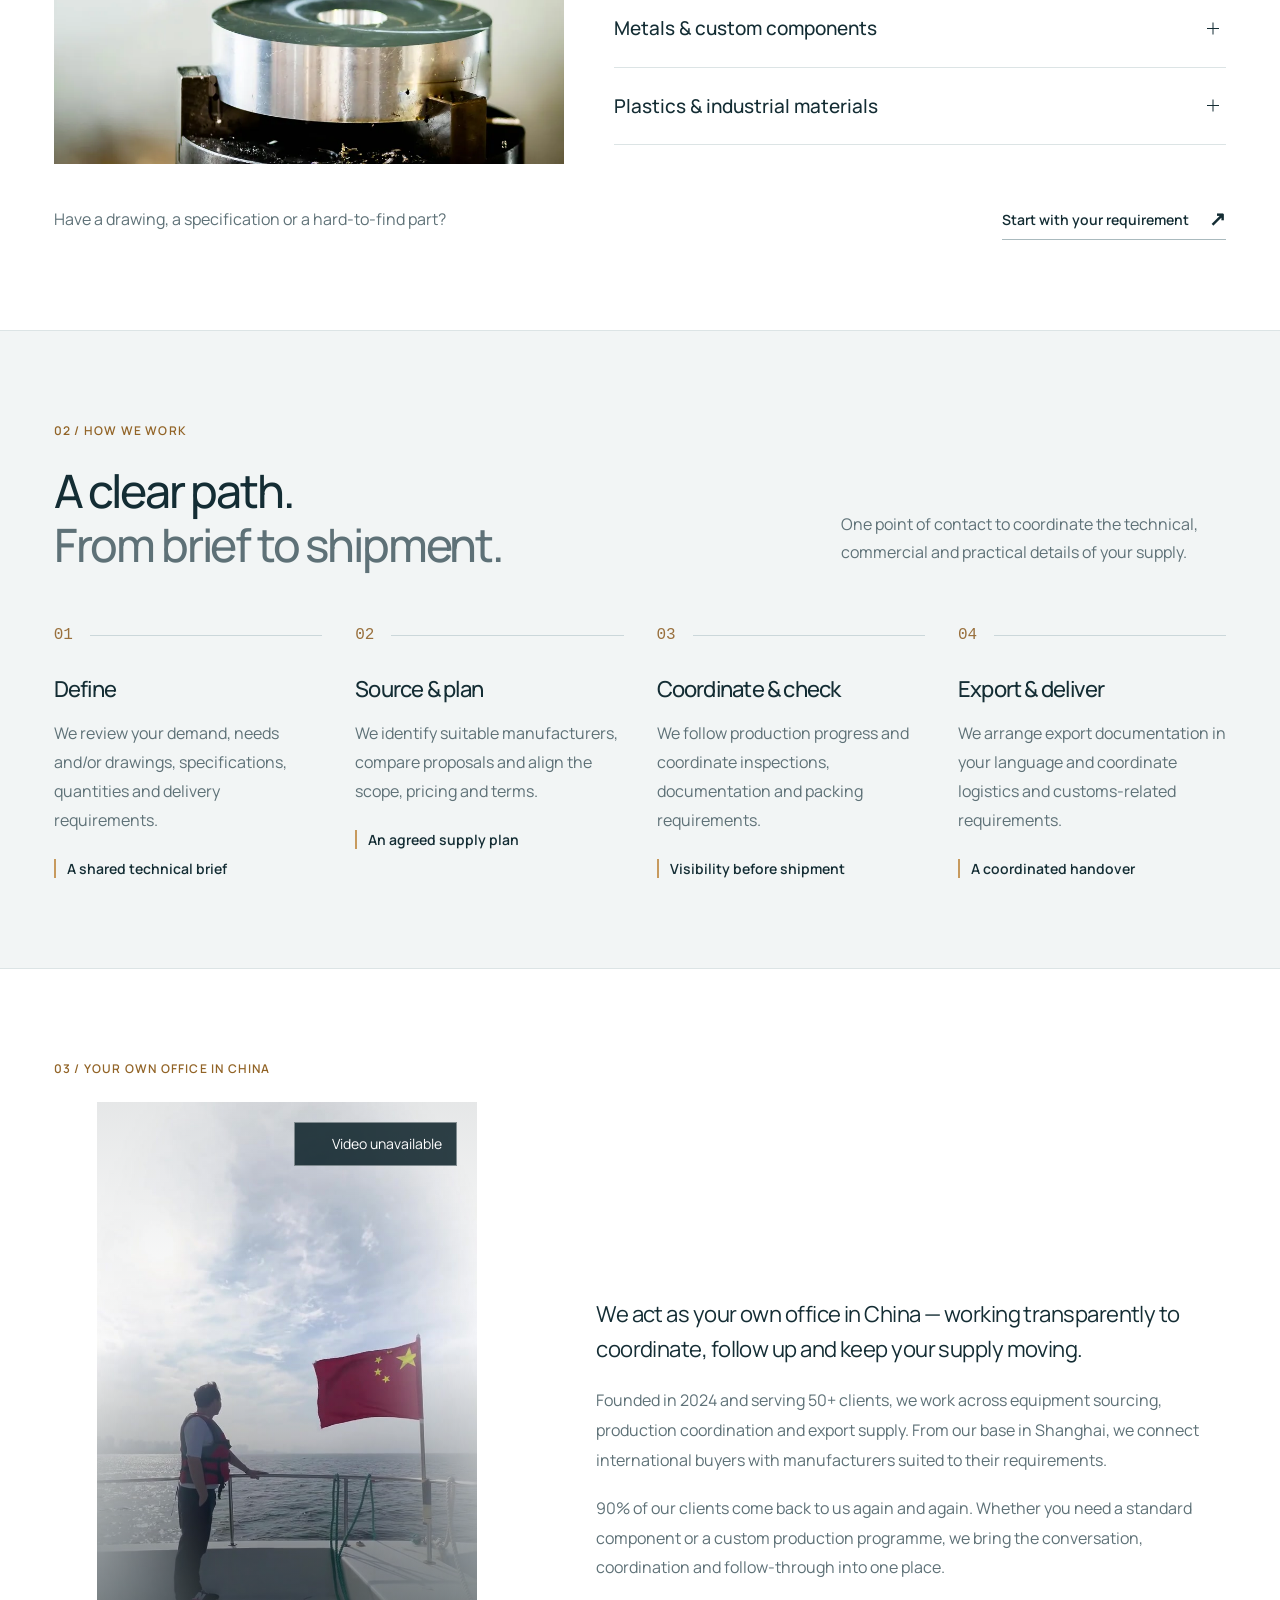
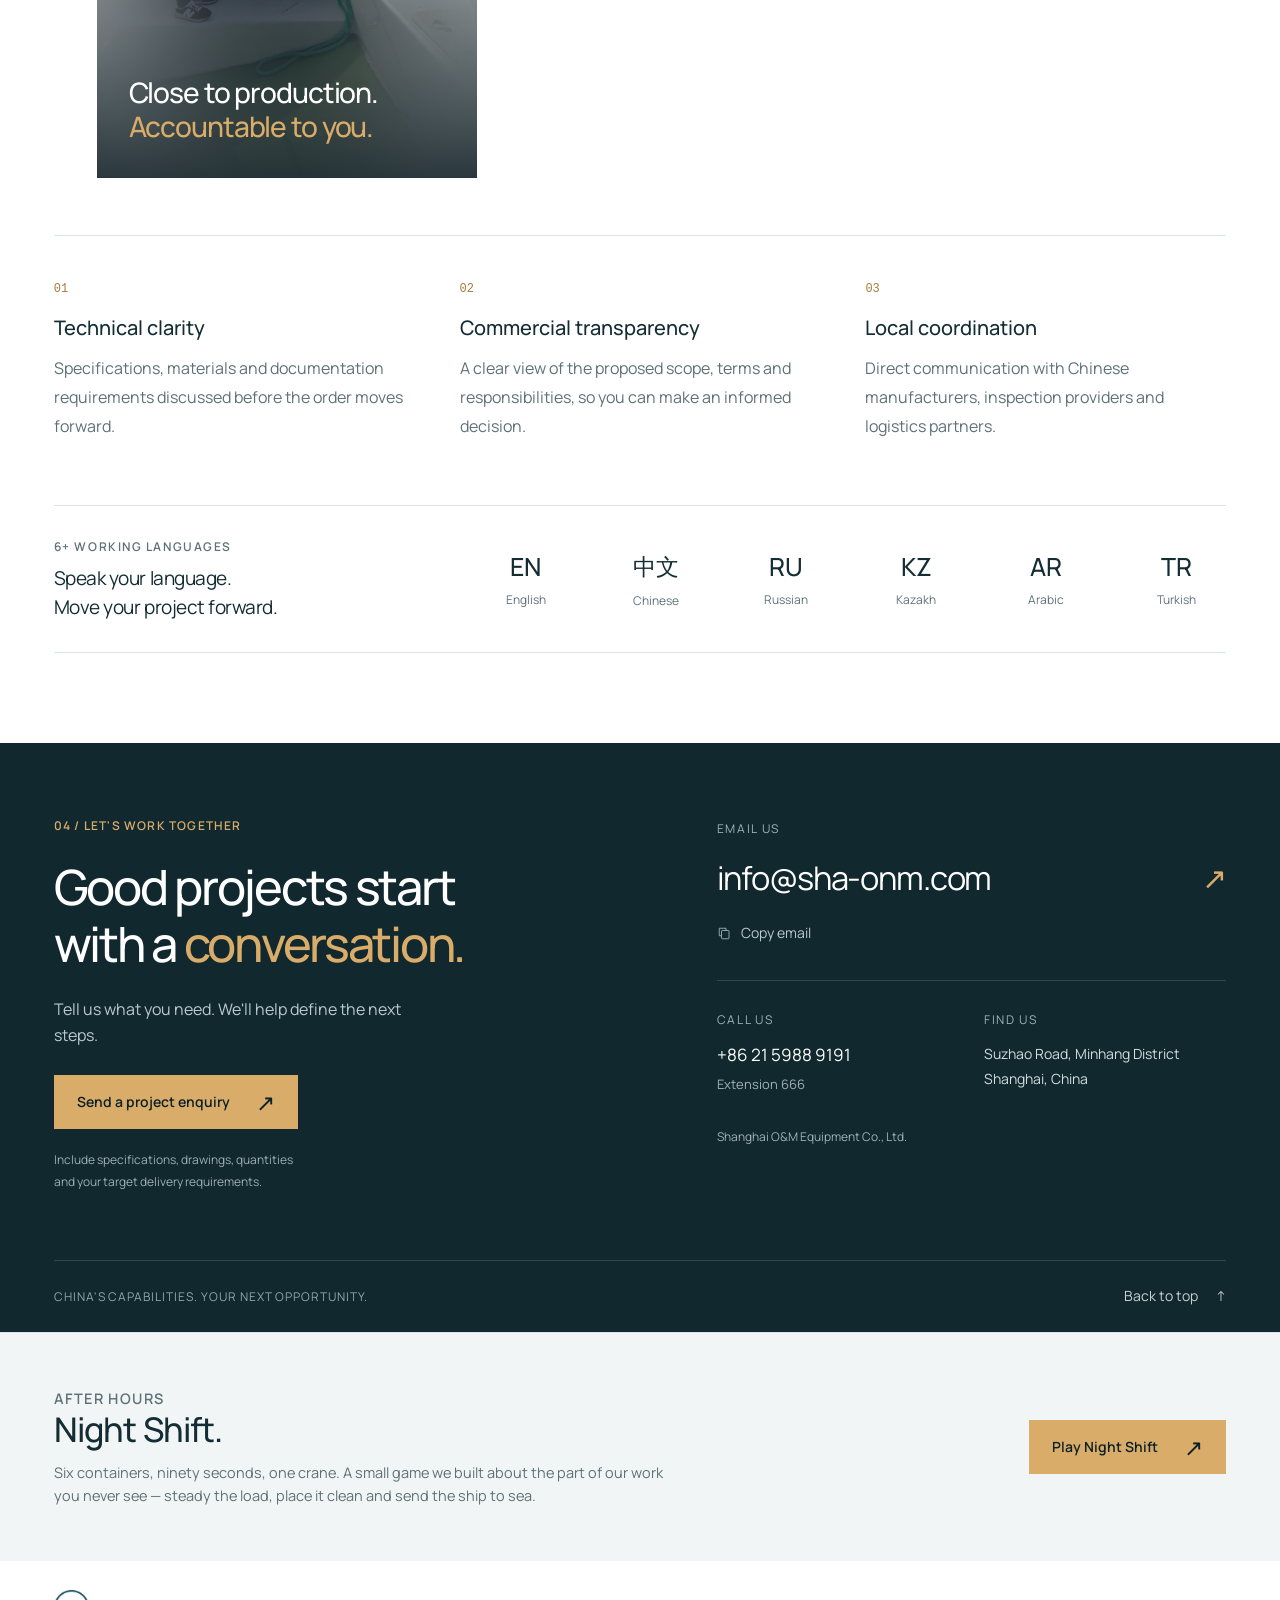
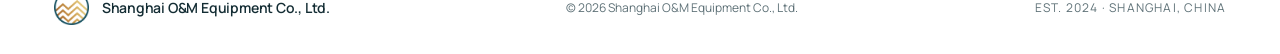
==== commit 973665ca: "Home: supplier link in nav, 6+ languages incl. Turkish" ====
--- a/index.html
+++ b/index.html
@@ -1,12 +1,12 @@
 <!DOCTYPE html>
-<html lang="en"><head><meta charset="UTF-8"><meta name="viewport" content="width=device-width,initial-scale=1"><meta name="robots" content="noindex, nofollow"><title>Shanghai O&M — Industrial supply. Personal responsibility.</title><meta name="description" content="Industrial equipment, custom components and export supply from China. Shanghai O&M connects your technical requirements with Chinese manufacturing. Established 2024. 50+ clients."><link rel="icon" type="image/png" href="assets/favicon.png"><link rel="preload" href="assets/fonts/manrope-500.ttf" as="font" type="font/ttf" crossorigin><link rel="stylesheet" href="styles.css"><link rel="stylesheet" href="sections.css"><meta name="theme-color" content="#11282f"><meta property="og:type" content="website"><meta property="og:site_name" content="Shanghai O&M Equipment Co., Ltd."><meta property="og:title" content="Shanghai O&M Equipment Co., Ltd."><meta property="og:description" content="We manufacture, source and deliver industrial equipment from China. Production cooperation, custom-engineered components, export and delivery."><meta property="og:image" content="https://sha-onm.com/og.png"><meta name="twitter:card" content="summary_large_image"><meta name="twitter:title" content="Shanghai O&M Equipment Co., Ltd."><meta name="twitter:description" content="We manufacture, source and deliver industrial equipment from China."><meta name="twitter:image" content="https://sha-onm.com/og.png"></head>
+<html lang="en"><head><meta charset="UTF-8"><meta name="viewport" content="width=device-width,initial-scale=1"><meta name="robots" content="noindex, nofollow"><title>Shanghai O&M — Industrial supply. Personal responsibility.</title><meta name="description" content="Industrial equipment, custom components and export supply from China. Shanghai O&M connects your technical requirements with Chinese manufacturing. Established 2024. 50+ clients."><link rel="icon" type="image/png" href="assets/favicon.png"><link rel="preload" href="assets/fonts/manrope-500.ttf" as="font" type="font/ttf" crossorigin><link rel="stylesheet" href="styles.css"><link rel="stylesheet" href="sections.css?v=2"><meta name="theme-color" content="#11282f"><meta property="og:type" content="website"><meta property="og:site_name" content="Shanghai O&M Equipment Co., Ltd."><meta property="og:title" content="Shanghai O&M Equipment Co., Ltd."><meta property="og:description" content="We manufacture, source and deliver industrial equipment from China. Production cooperation, custom-engineered components, export and delivery."><meta property="og:image" content="https://sha-onm.com/og.png"><meta name="twitter:card" content="summary_large_image"><meta name="twitter:title" content="Shanghai O&M Equipment Co., Ltd."><meta name="twitter:description" content="We manufacture, source and deliver industrial equipment from China."><meta name="twitter:image" content="https://sha-onm.com/og.png"></head>
 <body><a class="skip" href="#main">Skip to content</a>
-<header class="header"><a class="brand" href="#" aria-label="Shanghai O&M home"><img src="assets/favicon.png" width="48" height="48" alt=""><span>Shanghai O&amp;M Equipment Co., Ltd.</span></a><nav aria-label="Main navigation"><a href="#expertise">Expertise</a><a href="#approach">Our approach</a><a href="#about">Company</a><a href="projects/">Projects</a></nav><a class="header-cta" href="#contact">Discuss your project <span aria-hidden="true">↗</span></a><button class="menu-toggle" aria-label="Open menu" aria-expanded="false" aria-controls="mobile-nav"><span></span><span></span></button><nav id="mobile-nav" class="mobile-nav" aria-label="Mobile navigation" hidden><a href="#expertise">Expertise</a><a href="#approach">Our approach</a><a href="#about">Company</a><a href="projects/">Projects</a><a href="#contact">Discuss your project</a></nav></header>
+<header class="header"><a class="brand" href="#" aria-label="Shanghai O&M home"><img src="assets/favicon.png" width="48" height="48" alt=""><span>Shanghai O&amp;M Equipment Co., Ltd.</span></a><nav aria-label="Main navigation"><a href="#expertise">Expertise</a><a href="#approach">Our approach</a><a href="#about">Company</a><a href="projects/">Projects</a><a href="cn/" lang="zh">中文 · 供应商合作</a></nav><a class="header-cta" href="#contact">Discuss your project <span aria-hidden="true">↗</span></a><button class="menu-toggle" aria-label="Open menu" aria-expanded="false" aria-controls="mobile-nav"><span></span><span></span></button><nav id="mobile-nav" class="mobile-nav" aria-label="Mobile navigation" hidden><a href="#expertise">Expertise</a><a href="#approach">Our approach</a><a href="#about">Company</a><a href="projects/">Projects</a><a href="cn/" lang="zh">中文 · 供应商合作</a><a href="#contact">Discuss your project</a></nav></header>
 <main id="main"><section class="hero"><div class="hero-copy"><p class="eyebrow"><span class="short-line"></span> SHANGHAI, CHINA · EST. 2024</p><h1>Industrial supply.<br><em>Personal<br>responsibility.</em></h1><p class="hero-description">From a technical requirement to an export-ready shipment. We connect your business with China's manufacturing capabilities — and manage the details in between.</p><a class="button button-gold" href="#contact">Let's build your supply chain <span aria-hidden="true">↗</span></a><div class="hero-foot"><span>MANUFACTURING</span><i></i><span>SOURCING</span><i></i><span>EXPORT</span></div></div><div class="hero-visual"><img class="hero-image" src="assets/port.webp" alt="Illustrative blue-hour container port with illuminated cranes" width="1536" height="1024" fetchpriority="high"><div class="visual-top"><span>LOCAL EXPERTISE.</span><span>INTERNATIONAL REACH.</span></div><div class="visual-caption"><span>FROM CHINA.<br>FOR YOUR INDUSTRY.</span><span class="coordinate">31°13′ N<br>121°28′ E</span></div></div></section>
-<section class="proof" aria-label="Company at a glance"><div><strong class="metric">50<span>+</span></strong><p>regular clients</p></div><div><strong class="metric">90<span>%</span></strong><p>returning clients</p></div><div><strong class="metric">200<span>+</span></strong><p>shipments per year</p></div><div><strong class="metric">5,000<span>+</span></strong><p>items in our range</p></div><div><strong class="metric"><span class="metric-currency">CNY</span>21M</strong><p>highest single-unit<br>value delivered</p></div><div><strong class="metric">5<span>+</span></strong><p>working languages</p></div></section>
+<section class="proof" aria-label="Company at a glance"><div><strong class="metric">50<span>+</span></strong><p>regular clients</p></div><div><strong class="metric">90<span>%</span></strong><p>returning clients</p></div><div><strong class="metric">200<span>+</span></strong><p>shipments per year</p></div><div><strong class="metric">5,000<span>+</span></strong><p>items in our range</p></div><div><strong class="metric"><span class="metric-currency">CNY</span>21M</strong><p>highest single-unit<br>value delivered</p></div><div><strong class="metric">6<span>+</span></strong><p>working languages</p></div></section>
 <section class="expertise section-pad" id="expertise"><div class="section-heading"><div><p class="eyebrow section-label">01 / OUR EXPERTISE</p><h2>Built for demanding<br><span>industries.</span></h2></div><p>Equipment, components and materials — selected around your specifications, operating conditions and project requirements.</p></div>
 <div class="expertise-grid"><figure class="component-visual"><img id="expertise-visual" src="assets/cat-industrial-mining.webp" alt="CNC milling machine cutting a metal part" width="1600" height="1067" loading="lazy" decoding="async"><figcaption><span>PRECISION IN EVERY DETAIL.</span><p>The right equipment.<br>The right expertise.</p></figcaption></figure><div class="categories"><details class="category" open data-image="assets/cat-industrial-mining.webp" data-alt="CNC milling machine cutting a metal part"><summary><h3>Industrial & mining equipment</h3><span class="expand" aria-hidden="true"></span></summary><div class="category-body"><p>Industrial machinery, mining equipment, electromechanical systems, CNC equipment, lifting equipment, etc.</p></div></details><details class="category" data-image="assets/pipe-ss-system.jpg" data-alt="Bundle of steel tubes on a production line"><summary><h3>Oil, gas & pipes</h3><span class="expand" aria-hidden="true"></span></summary><div class="category-body"><p>Pipes and tubing, drilling equipment, pump housings and components, valves and spare parts for artificial lift equipment.</p></div></details><details class="category" data-image="assets/cat-automation-instrumentation.webp" data-alt="Automated production line in an industrial hall"><summary><h3>Automation & instrumentation</h3><span class="expand" aria-hidden="true"></span></summary><div class="category-body"><p>Industrial control systems, measuring instruments, environmental monitoring instruments and industrial computing equipment.</p></div></details><details class="category" data-image="assets/cat-hydraulics-pneumatics-seals.webp" data-alt="Pneumatic actuators, hoses and fittings on a production line"><summary><h3>Hydraulics, pneumatics & seals</h3><span class="expand" aria-hidden="true"></span></summary><div class="category-body"><p>Hydraulic and pneumatic components, sealing systems, seals and high-performance sealing materials.</p></div></details><details class="category" data-image="assets/cat-metals-custom-components.webp" data-alt="Rack of metal profiles, tubes and bar stock"><summary><h3>Metals & custom components</h3><span class="expand" aria-hidden="true"></span></summary><div class="category-body"><p>Specialty steel, nonferrous alloys, forgings, bearings and mechanical parts. Production coordination through partner manufacturers for custom requirements.</p></div></details><details class="category" data-image="assets/cat-electrical-industrial-materials.webp" data-alt="Warehouse racking with palletised industrial materials"><summary><h3>Plastics & industrial materials</h3><span class="expand" aria-hidden="true"></span></summary><div class="category-body"><p>Rubber and plastic products for industrial use, electronic components and electrical equipment.</p></div></details></div></div><div class="expertise-note"><span>Have a drawing, a specification or a hard-to-find part?</span><a class="text-link" href="#contact">Start with your requirement <span aria-hidden="true">↗</span></a></div></section>
 <section class="approach section-pad" id="approach"><div class="section-heading"><div><p class="eyebrow section-label">02 / HOW WE WORK</p><h2>A clear path.<br><span>From brief to shipment.</span></h2></div><p>One point of contact to coordinate the technical, commercial and practical details of your supply.</p></div><div class="steps"><article class="step"><div class="step-top"><span>01</span><span class="step-line"></span></div><h3>Define</h3><p>We review your demand, needs and/or drawings, specifications, quantities and delivery requirements.</p><span class="step-result">A shared technical brief</span></article><article class="step"><div class="step-top"><span>02</span><span class="step-line"></span></div><h3>Source & plan</h3><p>We identify suitable manufacturers, compare proposals and align the scope, pricing and terms.</p><span class="step-result">An agreed supply plan</span></article><article class="step"><div class="step-top"><span>03</span><span class="step-line"></span></div><h3>Coordinate & check</h3><p>We follow production progress and coordinate inspections, documentation and packing requirements.</p><span class="step-result">Visibility before shipment</span></article><article class="step"><div class="step-top"><span>04</span><span class="step-line"></span></div><h3>Export & deliver</h3><p>We arrange export documentation in your language and coordinate logistics and customs-related requirements.</p><span class="step-result">A coordinated handover</span></article></div></section>
-<section class="company section-pad" id="about"><p class="eyebrow section-label">03 / YOUR OWN OFFICE IN CHINA</p><div class="company-main"><figure class="company-visual"><video id="office-video" class="office-video" muted loop playsinline preload="none" poster="assets/office-poster.jpg" data-src="assets/office-loop.mp4" aria-label="Company video, without sound"></video><figcaption><h2>Close to production.<br><span>Accountable to you.</span></h2></figcaption><button class="video-toggle" type="button" aria-controls="office-video" aria-label="Play video" hidden><span class="video-toggle-icon" aria-hidden="true">▶</span><span class="video-toggle-label">Play video</span></button></figure><div class="company-copy"><p class="lead">We act as your own office in China — working transparently to coordinate, follow up and keep your supply moving.</p><p>Founded in 2024 and serving 50+ clients, we work across equipment sourcing, production coordination and export supply. From our base in Shanghai, we connect international buyers with manufacturers suited to their requirements.</p><p>90% of our clients come back to us again and again. Whether you need a standard component or a custom production programme, we bring the conversation, coordination and follow-through into one place.</p></div></div><div class="values"><article><span class="value-mark" aria-hidden="true">01</span><h3>Technical clarity</h3><p>Specifications, materials and documentation requirements discussed before the order moves forward.</p></article><article><span class="value-mark" aria-hidden="true">02</span><h3>Commercial transparency</h3><p>A clear view of the proposed scope, terms and responsibilities, so you can make an informed decision.</p></article><article><span class="value-mark" aria-hidden="true">03</span><h3>Local coordination</h3><p>Direct communication with Chinese manufacturers, inspection providers and logistics partners.</p></article></div><div class="languages"><div><span class="eyebrow">5+ WORKING LANGUAGES</span><p>Speak your language.<br>Move your project forward.</p></div><ul aria-label="Working languages"><li><span>EN</span>English</li><li><span lang="zh">中文</span>Chinese</li><li><span>RU</span>Russian</li><li><span>KZ</span>Kazakh</li><li><span>AR</span>Arabic</li></ul></div></section>
+<section class="company section-pad" id="about"><p class="eyebrow section-label">03 / YOUR OWN OFFICE IN CHINA</p><div class="company-main"><figure class="company-visual"><video id="office-video" class="office-video" muted loop playsinline preload="none" poster="assets/office-poster.jpg" data-src="assets/office-loop.mp4" aria-label="Company video, without sound"></video><figcaption><h2>Close to production.<br><span>Accountable to you.</span></h2></figcaption><button class="video-toggle" type="button" aria-controls="office-video" aria-label="Play video" hidden><span class="video-toggle-icon" aria-hidden="true">▶</span><span class="video-toggle-label">Play video</span></button></figure><div class="company-copy"><p class="lead">We act as your own office in China — working transparently to coordinate, follow up and keep your supply moving.</p><p>Founded in 2024 and serving 50+ clients, we work across equipment sourcing, production coordination and export supply. From our base in Shanghai, we connect international buyers with manufacturers suited to their requirements.</p><p>90% of our clients come back to us again and again. Whether you need a standard component or a custom production programme, we bring the conversation, coordination and follow-through into one place.</p></div></div><div class="values"><article><span class="value-mark" aria-hidden="true">01</span><h3>Technical clarity</h3><p>Specifications, materials and documentation requirements discussed before the order moves forward.</p></article><article><span class="value-mark" aria-hidden="true">02</span><h3>Commercial transparency</h3><p>A clear view of the proposed scope, terms and responsibilities, so you can make an informed decision.</p></article><article><span class="value-mark" aria-hidden="true">03</span><h3>Local coordination</h3><p>Direct communication with Chinese manufacturers, inspection providers and logistics partners.</p></article></div><div class="languages"><div><span class="eyebrow">6+ WORKING LANGUAGES</span><p>Speak your language.<br>Move your project forward.</p></div><ul aria-label="Working languages"><li><span>EN</span>English</li><li><span lang="zh">中文</span>Chinese</li><li><span>RU</span>Russian</li><li><span>KZ</span>Kazakh</li><li><span>AR</span>Arabic</li><li><span>TR</span>Turkish</li></ul></div></section>
 <section class="contact section-pad" id="contact"><div class="contact-top"><div><p class="eyebrow section-label">04 / LET'S WORK TOGETHER</p><h2>Good projects start<br>with a <span>conversation.</span></h2><p class="contact-intro">Tell us what you need. We'll help define the next steps.</p><a class="button button-gold" href="mailto:info@sha-onm.com?subject=Project%20enquiry%20%7C%20Shanghai%20O%26M&body=Hello%20Shanghai%20O%26M%20team%2C%0A%0AWe%20would%20like%20to%20discuss%20the%20following%20requirement%3A%0A%0AEquipment%20or%20part%3A%20%0ASpecifications%20or%20standards%3A%20%0AQuantity%3A%20%0ADelivery%20destination%3A%20%0ATarget%20delivery%20date%3A%20%0A%0ACompany%3A%20%0AContact%20name%3A%20%0A%0A">Send a project enquiry <span aria-hidden="true">↗</span></a><p class="contact-hint">Include specifications, drawings, quantities<br>and your target delivery requirements.</p></div><div class="contact-details"><div class="email-block"><span class="contact-label">EMAIL US</span><a class="email-address" href="mailto:info@sha-onm.com">info@sha-onm.com <span aria-hidden="true">↗</span></a><div class="copy-row"><button class="copy-email" type="button" aria-label="Copy email address"><svg width="15" height="15" viewBox="0 0 20 20" fill="none" aria-hidden="true"><rect x="6" y="6" width="10" height="11" rx="1" stroke="currentColor"/><path d="M12 6V3H3v10h3" stroke="currentColor"/></svg>Copy email</button><span id="copy-status" role="status" aria-live="polite"></span></div></div><div class="contact-bottom"><div><span class="contact-label">CALL US</span><a class="phone" href="tel:+862159889191;ext=666">+86 21 5988 9191</a><p>Extension 666</p></div><div><span class="contact-label">FIND US</span><address>Suzhao Road, Minhang District<br>Shanghai, China</address></div></div><div class="company-legal">Shanghai O&M Equipment Co., Ltd.</div></div></div><div class="contact-line"><span>CHINA'S CAPABILITIES. YOUR NEXT OPPORTUNITY.</span><a href="#main">Back to top <span aria-hidden="true">↑</span></a></div></section><section class="after-hours section-pad" aria-labelledby="after-hours-title"><div class="after-hours-text"><p class="eyebrow section-label">AFTER HOURS</p><h2 id="after-hours-title">Night Shift.</h2><p>Six containers, ninety seconds, one crane. A small game we built about the part of our work you never see &mdash; steady the load, place it clean and send the ship to sea.</p></div><a class="button button-gold after-hours-cta" href="night-shift/index.html">Play Night Shift <span aria-hidden="true">&#8599;</span></a></section>
 </main><footer class="footer"><a class="brand" href="#" aria-label="Shanghai O&M home"><img src="assets/favicon.png" width="35" height="35" alt=""><span>Shanghai O&amp;M Equipment Co., Ltd.</span></a><p>© <span id="year">2026</span> Shanghai O&M Equipment Co., Ltd.</p><span>EST. 2024 · SHANGHAI, CHINA</span></footer><script src="app.js" defer></script></body></html>
--- a/sections.css
+++ b/sections.css
@@ -50,3 +50,14 @@
 .after-hours-text p{color:var(--muted);font-size:14.5px;line-height:1.6;margin:0}
 .after-hours-cta{flex:none}
 @media(max-width:760px){.after-hours{gap:26px;padding-top:44px;padding-bottom:44px}.after-hours h2{font-size:28px}.after-hours-cta{width:100%;justify-content:center}}
+
+/* Five-item navigation: keep links on one line on narrower desktops. */
+.header nav a{white-space:nowrap}
+@media(max-width:1280px){.header nav{gap:20px}.header-cta span{margin-left:12px}}
+
+/* Six working languages and the Chinese supplier link in the navigation. */
+.languages ul{grid-template-columns:repeat(6,1fr)}
+.header nav a[lang=zh]{font-size:12.5px;letter-spacing:.04em;color:var(--muted)}
+.header nav a[lang=zh]:hover{color:#9e6722}
+.mobile-nav a[lang=zh]{font-size:14px}
+@media(max-width:720px){.languages ul{grid-template-columns:repeat(3,1fr);row-gap:18px}}
